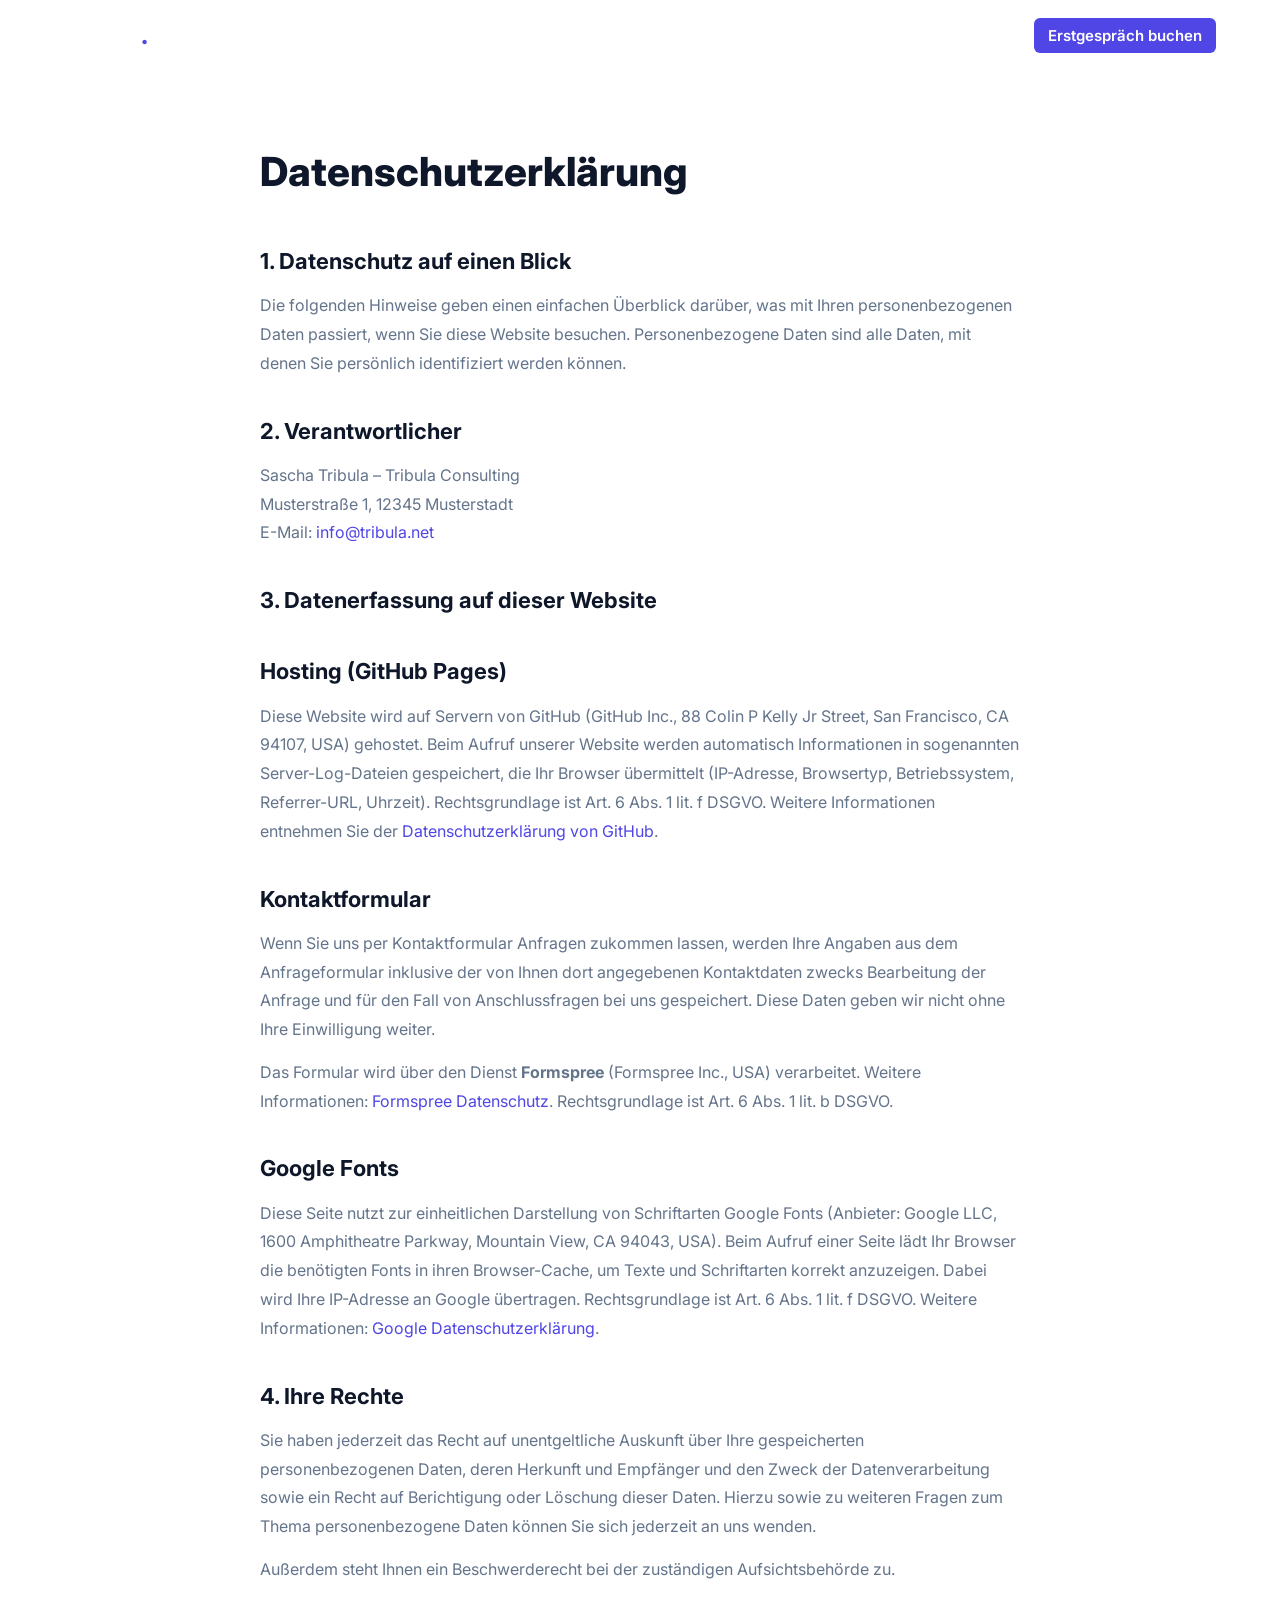
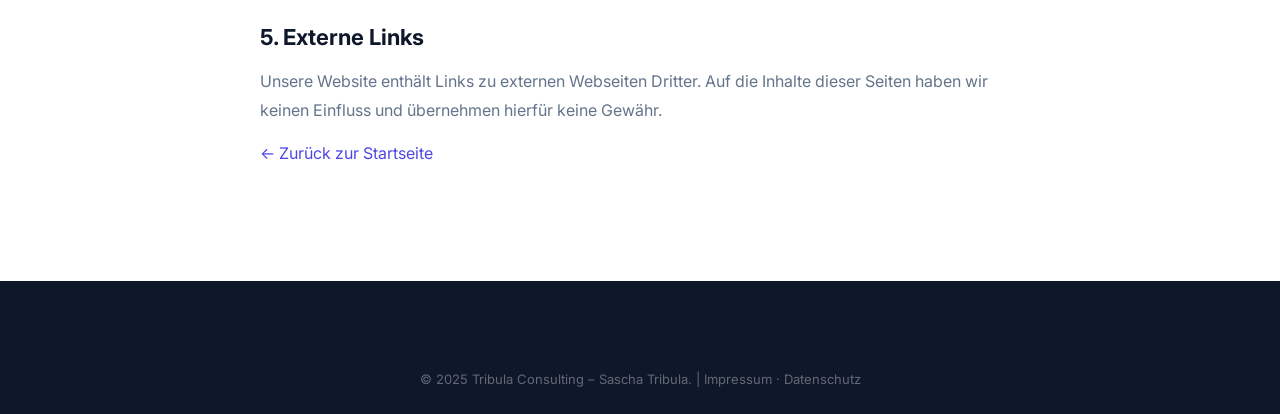
==== datenschutz.html @ 82d89f24 "Initial commit: static website migration from Webflow" ====
<!DOCTYPE html>
<html lang="de">
<head>
    <meta charset="UTF-8">
    <meta name="viewport" content="width=device-width, initial-scale=1.0">
    <title>Datenschutzerklärung – Tribula Consulting</title>
    <meta name="robots" content="noindex">
    <link rel="preconnect" href="https://fonts.googleapis.com">
    <link rel="preconnect" href="https://fonts.gstatic.com" crossorigin>
    <link href="https://fonts.googleapis.com/css2?family=Inter:wght@400;500;600;700;800;900&display=swap" rel="stylesheet">
    <link rel="stylesheet" href="css/style.css">
</head>
<body>

<header class="header scrolled" id="header">
    <nav class="nav container">
        <a href="index.html" class="nav-logo">
            <span class="logo-text">tribula<span class="dot">.</span></span>
        </a>
        <ul class="nav-menu" id="nav-menu">
            <li><a href="index.html#leistungen" class="nav-link">Leistungen</a></li>
            <li><a href="index.html#prozess"    class="nav-link">Prozess</a></li>
            <li><a href="index.html#projekte"   class="nav-link">Projekte</a></li>
            <li><a href="index.html#kontakt"    class="nav-link nav-cta">Erstgespräch buchen</a></li>
        </ul>
        <button class="hamburger" id="hamburger" aria-label="Menü öffnen" aria-expanded="false">
            <span></span><span></span><span></span>
        </button>
    </nav>
</header>

<main>
    <div class="container legal-page">
        <h1>Datenschutzerklärung</h1>

        <h2>1. Datenschutz auf einen Blick</h2>
        <p>Die folgenden Hinweise geben einen einfachen Überblick darüber, was mit Ihren personenbezogenen Daten passiert, wenn Sie diese Website besuchen. Personenbezogene Daten sind alle Daten, mit denen Sie persönlich identifiziert werden können.</p>

        <h2>2. Verantwortlicher</h2>
        <p>
            Sascha Tribula – Tribula Consulting<br>
            <!-- TODO: vollständige Adresse eintragen -->
            Musterstraße 1, 12345 Musterstadt<br>
            E-Mail: <a href="mailto:info@tribula.net">info@tribula.net</a>
        </p>

        <h2>3. Datenerfassung auf dieser Website</h2>

        <h2>Hosting (GitHub Pages)</h2>
        <p>Diese Website wird auf Servern von GitHub (GitHub Inc., 88 Colin P Kelly Jr Street, San Francisco, CA 94107, USA) gehostet. Beim Aufruf unserer Website werden automatisch Informationen in sogenannten Server-Log-Dateien gespeichert, die Ihr Browser übermittelt (IP-Adresse, Browsertyp, Betriebssystem, Referrer-URL, Uhrzeit). Rechtsgrundlage ist Art. 6 Abs. 1 lit. f DSGVO. Weitere Informationen entnehmen Sie der <a href="https://docs.github.com/en/site-policy/privacy-policies/github-general-privacy-statement" target="_blank" rel="noopener">Datenschutzerklärung von GitHub</a>.</p>

        <h2>Kontaktformular</h2>
        <p>Wenn Sie uns per Kontaktformular Anfragen zukommen lassen, werden Ihre Angaben aus dem Anfrageformular inklusive der von Ihnen dort angegebenen Kontaktdaten zwecks Bearbeitung der Anfrage und für den Fall von Anschlussfragen bei uns gespeichert. Diese Daten geben wir nicht ohne Ihre Einwilligung weiter.</p>
        <p>Das Formular wird über den Dienst <strong>Formspree</strong> (Formspree Inc., USA) verarbeitet. Weitere Informationen: <a href="https://formspree.io/legal/privacy-policy" target="_blank" rel="noopener">Formspree Datenschutz</a>. Rechtsgrundlage ist Art. 6 Abs. 1 lit. b DSGVO.</p>

        <h2>Google Fonts</h2>
        <p>Diese Seite nutzt zur einheitlichen Darstellung von Schriftarten Google Fonts (Anbieter: Google LLC, 1600 Amphitheatre Parkway, Mountain View, CA 94043, USA). Beim Aufruf einer Seite lädt Ihr Browser die benötigten Fonts in ihren Browser-Cache, um Texte und Schriftarten korrekt anzuzeigen. Dabei wird Ihre IP-Adresse an Google übertragen. Rechtsgrundlage ist Art. 6 Abs. 1 lit. f DSGVO. Weitere Informationen: <a href="https://policies.google.com/privacy" target="_blank" rel="noopener">Google Datenschutzerklärung</a>.</p>

        <h2>4. Ihre Rechte</h2>
        <p>Sie haben jederzeit das Recht auf unentgeltliche Auskunft über Ihre gespeicherten personenbezogenen Daten, deren Herkunft und Empfänger und den Zweck der Datenverarbeitung sowie ein Recht auf Berichtigung oder Löschung dieser Daten. Hierzu sowie zu weiteren Fragen zum Thema personenbezogene Daten können Sie sich jederzeit an uns wenden.</p>
        <p>Außerdem steht Ihnen ein Beschwerderecht bei der zuständigen Aufsichtsbehörde zu.</p>

        <h2>5. Externe Links</h2>
        <p>Unsere Website enthält Links zu externen Webseiten Dritter. Auf die Inhalte dieser Seiten haben wir keinen Einfluss und übernehmen hierfür keine Gewähr.</p>

        <p><a href="index.html">← Zurück zur Startseite</a></p>
    </div>
</main>

<footer class="footer">
    <div class="container">
        <div class="footer-bottom">
            <p>© 2025 Tribula Consulting – Sascha Tribula. | <a href="impressum.html" style="color:inherit">Impressum</a> · <a href="datenschutz.html" style="color:inherit">Datenschutz</a></p>
        </div>
    </div>
</footer>

<script src="js/main.js"></script>
</body>
</html>
---- css/style.css ----
/* ============================================
   Tribula Consulting – style.css
   ============================================ */

:root {
    --primary:       #4f46e5;
    --primary-dark:  #3730a3;
    --primary-light: #818cf8;
    --dark:          #0f172a;
    --dark-2:        #1e293b;
    --light:         #f8fafc;
    --white:         #ffffff;
    --text:          #1e293b;
    --text-muted:    #64748b;
    --border:        #e2e8f0;
    --radius:        12px;
    --radius-lg:     20px;
    --shadow:        0 1px 3px rgba(0,0,0,.1), 0 1px 2px rgba(0,0,0,.06);
    --shadow-md:     0 4px 6px rgba(0,0,0,.07), 0 2px 4px rgba(0,0,0,.06);
    --shadow-lg:     0 10px 15px rgba(0,0,0,.1), 0 4px 6px rgba(0,0,0,.05);
    --shadow-xl:     0 20px 25px rgba(0,0,0,.1), 0 10px 10px rgba(0,0,0,.04);
    --tr:            .3s ease;
    --font:          'Inter', -apple-system, BlinkMacSystemFont, sans-serif;
}

/* ===== RESET ===== */
*, *::before, *::after { box-sizing: border-box; margin: 0; padding: 0; }
html { scroll-behavior: smooth; scroll-padding-top: 80px; }
body {
    font-family: var(--font);
    color: var(--text);
    background: var(--white);
    line-height: 1.6;
    -webkit-font-smoothing: antialiased;
}
img { max-width: 100%; height: auto; display: block; }
a { color: inherit; text-decoration: none; }
ul { list-style: none; }
button { font-family: var(--font); }

/* ===== UTILS ===== */
.container { max-width: 1200px; margin: 0 auto; padding: 0 24px; }

.btn {
    display: inline-flex; align-items: center; justify-content: center;
    padding: 14px 28px; border-radius: 8px; font-weight: 600; font-size: 15px;
    cursor: pointer; transition: all var(--tr); border: 2px solid transparent;
    white-space: nowrap;
}
.btn-primary { background: var(--primary); color: var(--white); border-color: var(--primary); }
.btn-primary:hover {
    background: var(--primary-dark); border-color: var(--primary-dark);
    transform: translateY(-2px); box-shadow: 0 8px 20px rgba(79,70,229,.3);
}
.btn-outline { background: transparent; color: var(--white); border-color: rgba(255,255,255,.4); }
.btn-outline:hover { background: rgba(255,255,255,.1); border-color: var(--white); }
.btn-full { width: 100%; }

.section-header { text-align: center; margin-bottom: 60px; }
.section-label {
    display: inline-block; font-size: 13px; font-weight: 600; color: var(--primary);
    text-transform: uppercase; letter-spacing: .1em; margin-bottom: 12px;
}
.section-title {
    font-size: clamp(28px, 4vw, 42px); font-weight: 800; color: var(--dark);
    line-height: 1.2; margin-bottom: 16px;
}
.section-desc { font-size: 17px; color: var(--text-muted); max-width: 560px; margin: 0 auto; }

.fade-in { opacity: 0; transform: translateY(28px); transition: opacity .6s ease, transform .6s ease; }
.fade-in.visible { opacity: 1; transform: translateY(0); }

/* ===== HEADER ===== */
.header {
    position: fixed; top: 0; left: 0; right: 0; z-index: 100;
    transition: all var(--tr);
}
.header.scrolled {
    background: rgba(255,255,255,.96);
    backdrop-filter: blur(12px);
    box-shadow: var(--shadow);
}

.nav {
    display: flex; align-items: center; justify-content: space-between; height: 72px;
}
.nav-logo { font-size: 24px; font-weight: 800; color: var(--white); transition: color var(--tr); }
.header.scrolled .nav-logo { color: var(--dark); }
.logo-text .dot { color: var(--primary); }

.nav-menu { display: flex; align-items: center; gap: 4px; }
.nav-link {
    padding: 8px 14px; font-size: 15px; font-weight: 500;
    color: rgba(255,255,255,.85); border-radius: 6px; transition: all var(--tr);
}
.nav-link:hover { color: var(--white); background: rgba(255,255,255,.1); }
.header.scrolled .nav-link { color: var(--text-muted); }
.header.scrolled .nav-link:hover { color: var(--dark); background: var(--light); }
.nav-cta {
    background: var(--primary) !important; color: var(--white) !important;
    font-weight: 600; margin-left: 8px;
}
.nav-cta:hover { background: var(--primary-dark) !important; transform: translateY(-1px); }

.hamburger {
    display: none; flex-direction: column; gap: 5px;
    background: none; border: none; cursor: pointer; padding: 4px;
}
.hamburger span {
    display: block; width: 24px; height: 2px;
    background: var(--white); border-radius: 2px; transition: all var(--tr);
}
.header.scrolled .hamburger span { background: var(--dark); }
.hamburger.open span:nth-child(1) { transform: translateY(7px) rotate(45deg); }
.hamburger.open span:nth-child(2) { opacity: 0; transform: scaleX(0); }
.hamburger.open span:nth-child(3) { transform: translateY(-7px) rotate(-45deg); }

/* ===== HERO ===== */
.hero {
    position: relative; min-height: 100vh;
    display: flex; align-items: center;
    background: var(--dark); overflow: hidden; padding-top: 72px;
}
.hero-bg {
    position: absolute; inset: 0;
    background:
        radial-gradient(ellipse at 15% 55%, rgba(79,70,229,.35) 0%, transparent 60%),
        radial-gradient(ellipse at 85% 15%, rgba(99,102,241,.2) 0%, transparent 55%);
}
.hero-bg::after {
    content: ''; position: absolute; inset: 0;
    background-image: radial-gradient(rgba(255,255,255,.04) 1px, transparent 1px);
    background-size: 40px 40px;
}
.hero-content {
    position: relative; z-index: 1;
    max-width: 800px; padding: 60px 0 100px;
}
.hero-badge {
    display: inline-flex; align-items: center; gap: 8px;
    background: rgba(255,255,255,.07); border: 1px solid rgba(255,255,255,.14);
    color: rgba(255,255,255,.8); padding: 8px 18px; border-radius: 100px;
    font-size: 13px; font-weight: 500; margin-bottom: 32px;
    backdrop-filter: blur(10px);
}
.hero-title {
    font-size: clamp(38px, 6vw, 72px); font-weight: 900; color: var(--white);
    line-height: 1.08; margin-bottom: 24px; letter-spacing: -.03em;
}
.accent-text { color: var(--primary-light); }
.hero-subtitle {
    font-size: clamp(16px, 2vw, 20px); color: rgba(255,255,255,.65);
    margin-bottom: 40px; max-width: 560px; line-height: 1.75;
}
.hero-benefits { display: flex; flex-direction: column; gap: 12px; margin-bottom: 48px; }
.hero-benefit {
    display: flex; align-items: center; gap: 12px;
    color: rgba(255,255,255,.82); font-size: 15px; font-weight: 500;
}
.check { color: #34d399; font-size: 18px; font-weight: 700; }
.hero-actions { display: flex; gap: 16px; flex-wrap: wrap; }
.hero-scroll {
    position: absolute; bottom: 36px; left: 50%;
    transform: translateX(-50%);
    display: flex; flex-direction: column; align-items: center; gap: 8px;
    color: rgba(255,255,255,.4); font-size: 12px; font-weight: 500;
    letter-spacing: .08em; text-transform: uppercase; z-index: 1;
    animation: bounce 2s ease-in-out infinite;
}
.hero-scroll::after {
    content: ''; width: 1px; height: 40px;
    background: linear-gradient(to bottom, rgba(255,255,255,.3), transparent);
}
@keyframes bounce {
    0%, 100% { transform: translateX(-50%) translateY(0); }
    50%       { transform: translateX(-50%) translateY(6px); }
}

/* ===== PROBLEMS ===== */
.problems { padding: 100px 0; background: var(--light); }
.problems-grid {
    display: grid; grid-template-columns: repeat(auto-fit, minmax(280px, 1fr));
    gap: 24px;
}
.problem-card {
    background: var(--white); border-radius: var(--radius-lg); padding: 36px;
    border: 1px solid var(--border); transition: all var(--tr);
}
.problem-card:hover { transform: translateY(-4px); box-shadow: var(--shadow-lg); border-color: var(--primary); }
.problem-icon { font-size: 38px; margin-bottom: 16px; }
.problem-card h3 { font-size: 20px; font-weight: 700; color: var(--dark); margin-bottom: 10px; }
.problem-card p { color: var(--text-muted); line-height: 1.75; }

/* ===== SERVICES ===== */
.services { padding: 100px 0; background: var(--white); }
.services-grid {
    display: grid; grid-template-columns: repeat(auto-fit, minmax(300px, 1fr));
    gap: 24px;
}
.service-card {
    padding: 36px; border-radius: var(--radius-lg);
    border: 1px solid var(--border); background: var(--white);
    transition: all var(--tr); position: relative; overflow: hidden;
}
.service-card::before {
    content: ''; position: absolute; top: 0; left: 0; right: 0; height: 3px;
    background: var(--primary); transform: scaleX(0); transition: transform var(--tr);
    transform-origin: left;
}
.service-card:hover::before { transform: scaleX(1); }
.service-card:hover { transform: translateY(-4px); box-shadow: var(--shadow-lg); }
.service-icon { font-size: 32px; margin-bottom: 16px; }
.service-card h3 { font-size: 19px; font-weight: 700; color: var(--dark); margin-bottom: 10px; }
.service-card p { color: var(--text-muted); line-height: 1.75; font-size: 15px; }

/* ===== PROCESS ===== */
.process { padding: 100px 0; background: var(--dark); }
.process .section-label { color: var(--primary-light); }
.process .section-title { color: var(--white); }
.process-steps {
    display: grid; grid-template-columns: repeat(auto-fit, minmax(240px, 1fr));
    gap: 40px; position: relative;
}
.process-step { display: flex; flex-direction: column; gap: 16px; }
.step-number {
    font-size: 58px; font-weight: 900; color: var(--primary);
    opacity: .55; line-height: 1; font-variant-numeric: tabular-nums;
}
.step-content h3 { font-size: 20px; font-weight: 700; color: var(--white); margin-bottom: 10px; }
.step-content p { color: rgba(255,255,255,.55); line-height: 1.75; font-size: 15px; }

/* ===== ABOUT ===== */
.about { padding: 100px 0; background: var(--white); }
.about-grid {
    display: grid; grid-template-columns: 1fr 1.5fr;
    gap: 80px; align-items: center;
}
.about-visual { display: flex; flex-direction: column; gap: 28px; }
.about-photo {
    width: 100%; aspect-ratio: 3/4;
    background: linear-gradient(135deg, var(--primary) 0%, #7c3aed 100%);
    border-radius: var(--radius-lg); overflow: hidden;
    display: flex; align-items: center; justify-content: center;
}
.about-photo img { width: 100%; height: 100%; object-fit: cover; }
.about-photo-placeholder {
    font-size: 72px; font-weight: 900;
    color: rgba(255,255,255,.25); letter-spacing: -2px;
}
.about-stats { display: grid; grid-template-columns: repeat(3, 1fr); gap: 12px; }
.stat {
    display: flex; flex-direction: column; gap: 4px;
    text-align: center; padding: 20px 10px;
    background: var(--light); border-radius: var(--radius);
}
.stat strong { font-size: 24px; font-weight: 800; color: var(--dark); }
.stat span { font-size: 12px; color: var(--text-muted); line-height: 1.3; }
.about-content h2 {
    font-size: clamp(32px, 4vw, 48px); font-weight: 800; color: var(--dark); margin-bottom: 6px;
}
.about-role { font-size: 16px; color: var(--primary); font-weight: 600; margin-bottom: 24px; }
.about-content p { color: var(--text-muted); line-height: 1.8; margin-bottom: 16px; font-size: 16px; }
.about-badges { display: flex; flex-wrap: wrap; gap: 10px; margin-top: 24px; }
.badge {
    display: inline-flex; align-items: center; gap: 6px;
    padding: 8px 14px; background: rgba(79,70,229,.07); color: var(--primary);
    border-radius: 100px; font-size: 13px; font-weight: 600;
    border: 1px solid rgba(79,70,229,.18);
}

/* ===== TESTIMONIALS ===== */
.testimonials { padding: 100px 0; background: var(--light); }
.testimonials-grid {
    display: grid; grid-template-columns: repeat(auto-fit, minmax(270px, 1fr));
    gap: 24px;
}
.testimonial-card {
    background: var(--white); border-radius: var(--radius-lg); padding: 32px;
    border: 1px solid var(--border); transition: all var(--tr);
    display: flex; flex-direction: column;
}
.testimonial-card:hover { transform: translateY(-4px); box-shadow: var(--shadow-lg); }
.stars { font-size: 16px; margin-bottom: 16px; }
.testimonial-card > p {
    color: var(--text-muted); line-height: 1.75; font-size: 15px;
    margin-bottom: 24px; font-style: italic; flex: 1;
}
.testimonial-author { display: flex; align-items: center; gap: 14px; }
.author-avatar {
    width: 44px; height: 44px; border-radius: 50%;
    background: var(--primary); color: var(--white);
    display: flex; align-items: center; justify-content: center;
    font-size: 12px; font-weight: 700; flex-shrink: 0; letter-spacing: .5px;
}
.testimonial-author strong { display: block; font-size: 14px; font-weight: 700; color: var(--dark); }
.testimonial-author span { font-size: 13px; color: var(--text-muted); }

/* ===== PROJECTS ===== */
.projects { padding: 100px 0; background: var(--white); }
.projects-grid {
    display: grid; grid-template-columns: repeat(auto-fit, minmax(300px, 1fr));
    gap: 24px;
}
.project-card {
    border-radius: var(--radius-lg); overflow: hidden;
    border: 1px solid var(--border); transition: all var(--tr);
}
.project-card:hover { transform: translateY(-4px); box-shadow: var(--shadow-xl); }
.project-preview {
    height: 220px; display: flex; align-items: center; justify-content: center;
    font-size: 16px; font-weight: 700; color: rgba(255,255,255,.9);
}
.project-info { padding: 22px 24px; }
.project-info h3 { font-size: 17px; font-weight: 700; color: var(--dark); margin-bottom: 4px; }
.project-info p { font-size: 14px; color: var(--text-muted); }

/* ===== FAQ ===== */
.faq { padding: 100px 0; background: var(--light); }
.faq-inner { max-width: 780px; margin: 0 auto; }
.faq-list { display: flex; flex-direction: column; gap: 12px; }
.faq-item {
    background: var(--white); border-radius: var(--radius);
    border: 1px solid var(--border); overflow: hidden; transition: all var(--tr);
}
.faq-item.open { border-color: var(--primary); box-shadow: 0 0 0 1px var(--primary); }
.faq-question {
    width: 100%; display: flex; align-items: center; justify-content: space-between;
    padding: 20px 24px; background: none; border: none; cursor: pointer;
    font-size: 16px; font-weight: 600; color: var(--dark);
    text-align: left; gap: 16px; transition: color var(--tr);
}
.faq-item.open .faq-question { color: var(--primary); }
.faq-icon {
    font-size: 22px; font-weight: 300; color: var(--primary);
    transition: transform var(--tr); flex-shrink: 0; line-height: 1;
}
.faq-item.open .faq-icon { transform: rotate(45deg); }
.faq-answer { max-height: 0; overflow: hidden; transition: max-height .35s ease; }
.faq-item.open .faq-answer { max-height: 400px; }
.faq-answer p { padding: 0 24px 22px; color: var(--text-muted); line-height: 1.75; font-size: 15px; }

/* ===== CONTACT ===== */
.contact { padding: 100px 0; background: var(--white); }
.contact-grid {
    display: grid; grid-template-columns: 1.2fr 1fr;
    gap: 64px; align-items: start;
}
.contact-form { display: flex; flex-direction: column; gap: 16px; }
.form-row { display: grid; grid-template-columns: 1fr 1fr; gap: 16px; }
.form-group { display: flex; flex-direction: column; gap: 6px; }
.form-group label { font-size: 14px; font-weight: 600; color: var(--dark); }
.form-group input,
.form-group select,
.form-group textarea {
    padding: 13px 16px; border: 1.5px solid var(--border); border-radius: 8px;
    font-family: var(--font); font-size: 15px; color: var(--dark);
    background: var(--white); transition: border-color var(--tr), box-shadow var(--tr);
    outline: none; -webkit-appearance: none; appearance: none;
}
.form-group input:focus,
.form-group select:focus,
.form-group textarea:focus {
    border-color: var(--primary); box-shadow: 0 0 0 3px rgba(79,70,229,.1);
}
.form-group textarea { resize: vertical; min-height: 120px; }
.form-note { font-size: 13px; color: var(--text-muted); text-align: center; }
.contact-cta-card {
    background: var(--dark); color: var(--white);
    padding: 36px; border-radius: var(--radius-lg); margin-bottom: 24px;
}
.contact-cta-card h3 { font-size: 22px; font-weight: 700; margin-bottom: 12px; }
.contact-cta-card p { color: rgba(255,255,255,.65); margin-bottom: 24px; line-height: 1.7; font-size: 15px; }
.contact-details { display: flex; flex-direction: column; gap: 16px; }
.contact-detail { display: flex; align-items: center; gap: 16px; }
.detail-icon {
    font-size: 20px; width: 48px; height: 48px; background: var(--light);
    border-radius: 12px; display: flex; align-items: center; justify-content: center; flex-shrink: 0;
}
.contact-detail strong {
    display: block; font-size: 12px; font-weight: 600; color: var(--text-muted);
    text-transform: uppercase; letter-spacing: .06em; margin-bottom: 2px;
}
.contact-detail a,
.contact-detail span { font-size: 15px; color: var(--dark); font-weight: 500; }
.contact-detail a:hover { color: var(--primary); }

/* ===== FOOTER ===== */
.footer { background: var(--dark); color: rgba(255,255,255,.65); padding: 64px 0 0; }
.footer-grid {
    display: grid; grid-template-columns: 2fr 1fr 1fr 1fr;
    gap: 48px; padding-bottom: 48px;
    border-bottom: 1px solid rgba(255,255,255,.08);
}
.footer-brand .nav-logo { color: var(--white); margin-bottom: 16px; display: inline-block; }
.footer-brand p { font-size: 14px; line-height: 1.75; margin-bottom: 24px; }
.social-links { display: flex; gap: 10px; }
.social-links a {
    width: 36px; height: 36px; background: rgba(255,255,255,.08); border-radius: 8px;
    display: flex; align-items: center; justify-content: center;
    font-size: 11px; font-weight: 700; transition: all var(--tr); text-transform: uppercase;
}
.social-links a:hover { background: var(--primary); color: var(--white); }
.footer-col h4 {
    font-size: 13px; font-weight: 700; color: var(--white); margin-bottom: 20px;
    text-transform: uppercase; letter-spacing: .06em;
}
.footer-col ul { display: flex; flex-direction: column; gap: 10px; }
.footer-col ul a { font-size: 14px; color: rgba(255,255,255,.55); transition: color var(--tr); }
.footer-col ul a:hover { color: var(--white); }
.footer-bottom { padding: 24px 0; text-align: center; }
.footer-bottom p { font-size: 13px; color: rgba(255,255,255,.35); }

/* ===== LEGAL PAGES ===== */
.legal-page { padding: 140px 0 100px; max-width: 760px; margin: 0 auto; }
.legal-page h1 { font-size: 40px; font-weight: 800; color: var(--dark); margin-bottom: 40px; }
.legal-page h2 { font-size: 22px; font-weight: 700; color: var(--dark); margin: 36px 0 12px; }
.legal-page p { color: var(--text-muted); line-height: 1.8; margin-bottom: 14px; }
.legal-page a { color: var(--primary); }
.legal-page a:hover { text-decoration: underline; }

/* ===== RESPONSIVE ===== */
@media (max-width: 1024px) {
    .about-grid { gap: 48px; }
    .footer-grid { grid-template-columns: 1fr 1fr; gap: 36px; }
}

@media (max-width: 768px) {
    .hamburger { display: flex; }
    .nav-menu {
        position: fixed; top: 72px; left: 0; right: 0;
        background: var(--white); flex-direction: column; align-items: stretch;
        padding: 12px 16px 20px; gap: 2px; box-shadow: var(--shadow-lg);
        transform: translateY(-8px); opacity: 0; pointer-events: none;
        transition: all var(--tr);
    }
    .nav-menu.open { transform: translateY(0); opacity: 1; pointer-events: all; }
    .nav-link { color: var(--text-muted) !important; padding: 12px 16px; }
    .nav-link:hover { background: var(--light) !important; color: var(--dark) !important; }
    .nav-cta { text-align: center; margin-top: 8px; }
    .about-grid { grid-template-columns: 1fr; gap: 40px; }
    .about-photo { aspect-ratio: 16/9; max-height: 260px; }
    .contact-grid { grid-template-columns: 1fr; }
    .form-row { grid-template-columns: 1fr; }
    .hero-actions { flex-direction: column; }
    .btn { justify-content: center; }
    .hero-scroll { display: none; }
}

@media (max-width: 480px) {
    .footer-grid { grid-template-columns: 1fr; }
    .process-steps { grid-template-columns: 1fr; gap: 32px; }
}
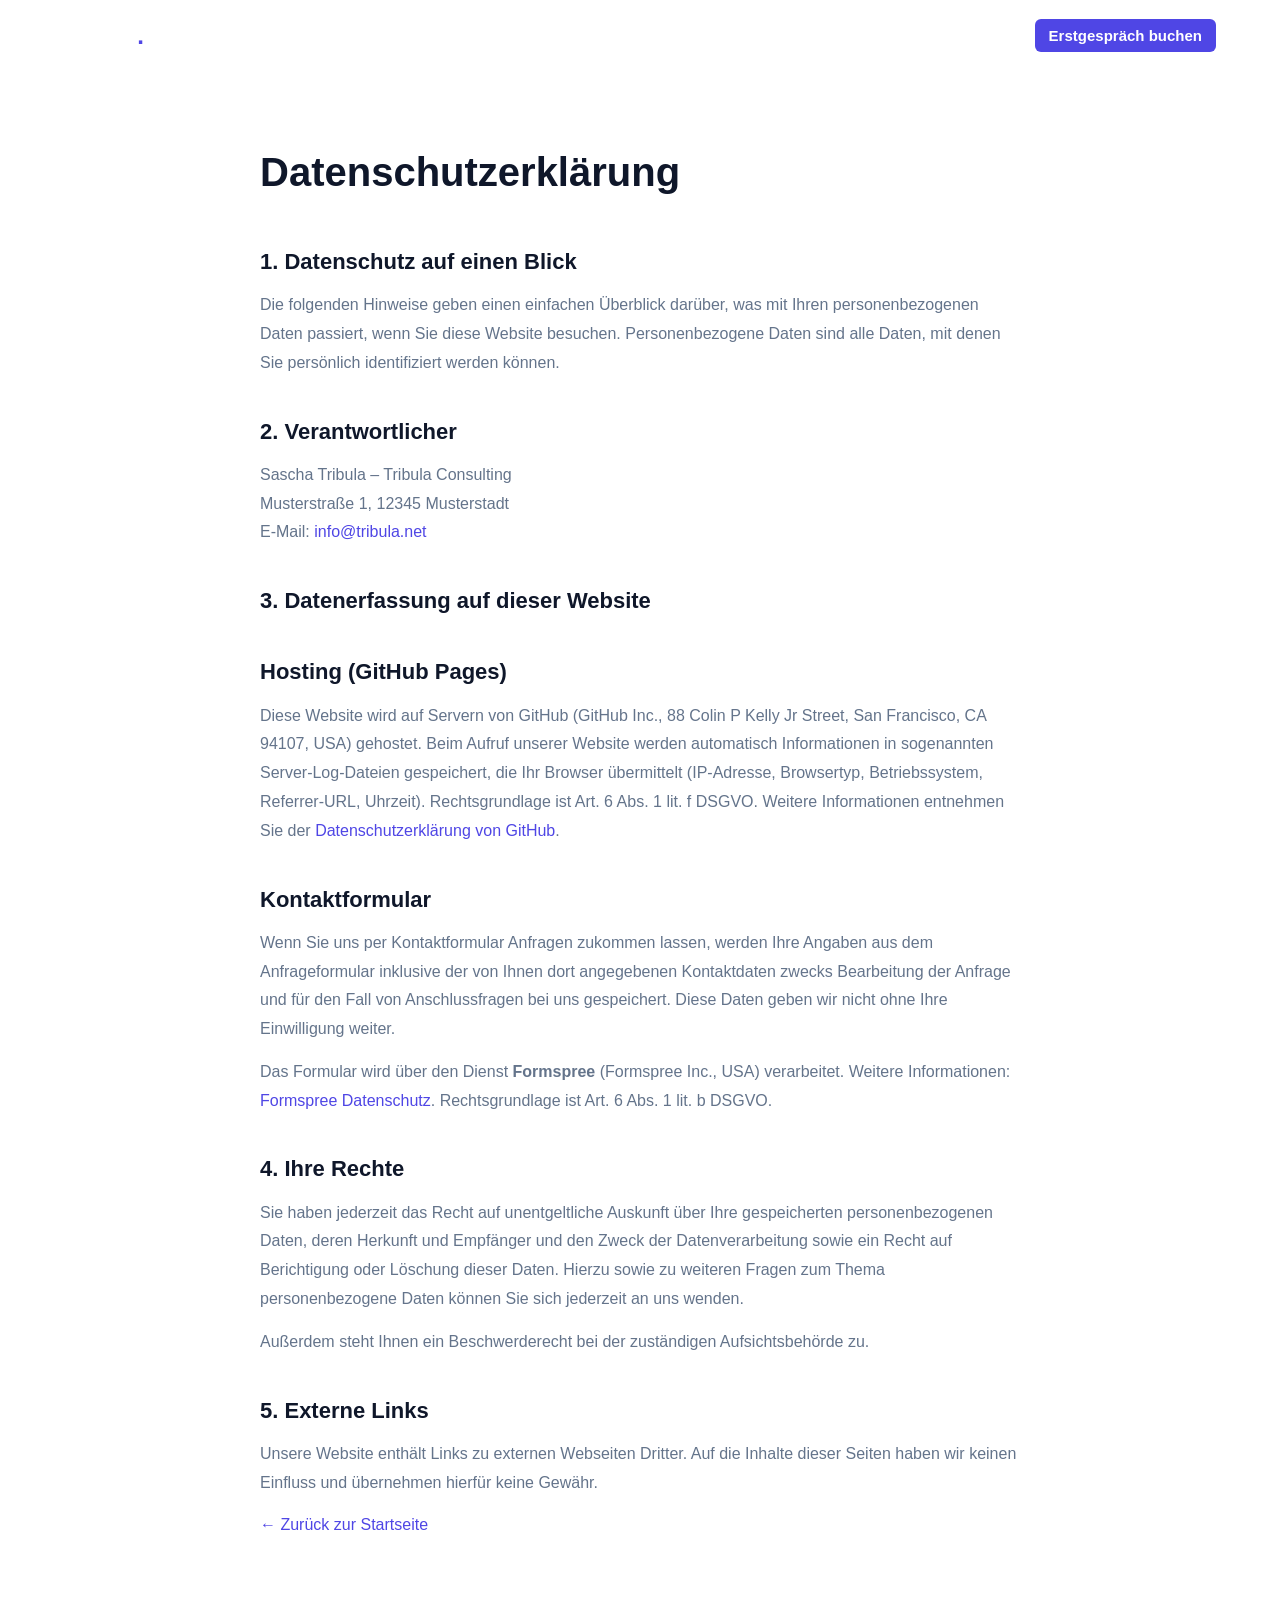
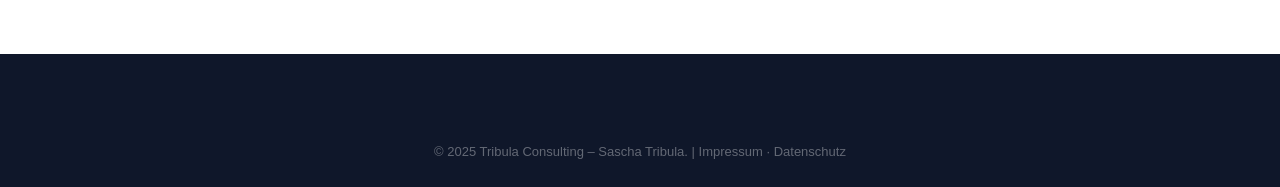
==== commit 12299dc3: "Replace Google Fonts with self-hosted Inter variable font (DSGVO compliance)" ====
--- a/datenschutz.html
+++ b/datenschutz.html
@@ -5,9 +5,6 @@
     <meta name="viewport" content="width=device-width, initial-scale=1.0">
     <title>Datenschutzerklärung – Tribula Consulting</title>
     <meta name="robots" content="noindex">
-    <link rel="preconnect" href="https://fonts.googleapis.com">
-    <link rel="preconnect" href="https://fonts.gstatic.com" crossorigin>
-    <link href="https://fonts.googleapis.com/css2?family=Inter:wght@400;500;600;700;800;900&display=swap" rel="stylesheet">
     <link rel="stylesheet" href="css/style.css">
 </head>
 <body>
@@ -53,10 +50,7 @@
         <p>Wenn Sie uns per Kontaktformular Anfragen zukommen lassen, werden Ihre Angaben aus dem Anfrageformular inklusive der von Ihnen dort angegebenen Kontaktdaten zwecks Bearbeitung der Anfrage und für den Fall von Anschlussfragen bei uns gespeichert. Diese Daten geben wir nicht ohne Ihre Einwilligung weiter.</p>
         <p>Das Formular wird über den Dienst <strong>Formspree</strong> (Formspree Inc., USA) verarbeitet. Weitere Informationen: <a href="https://formspree.io/legal/privacy-policy" target="_blank" rel="noopener">Formspree Datenschutz</a>. Rechtsgrundlage ist Art. 6 Abs. 1 lit. b DSGVO.</p>
 
-        <h2>Google Fonts</h2>
-        <p>Diese Seite nutzt zur einheitlichen Darstellung von Schriftarten Google Fonts (Anbieter: Google LLC, 1600 Amphitheatre Parkway, Mountain View, CA 94043, USA). Beim Aufruf einer Seite lädt Ihr Browser die benötigten Fonts in ihren Browser-Cache, um Texte und Schriftarten korrekt anzuzeigen. Dabei wird Ihre IP-Adresse an Google übertragen. Rechtsgrundlage ist Art. 6 Abs. 1 lit. f DSGVO. Weitere Informationen: <a href="https://policies.google.com/privacy" target="_blank" rel="noopener">Google Datenschutzerklärung</a>.</p>
-
-        <h2>4. Ihre Rechte</h2>
+<h2>4. Ihre Rechte</h2>
         <p>Sie haben jederzeit das Recht auf unentgeltliche Auskunft über Ihre gespeicherten personenbezogenen Daten, deren Herkunft und Empfänger und den Zweck der Datenverarbeitung sowie ein Recht auf Berichtigung oder Löschung dieser Daten. Hierzu sowie zu weiteren Fragen zum Thema personenbezogene Daten können Sie sich jederzeit an uns wenden.</p>
         <p>Außerdem steht Ihnen ein Beschwerderecht bei der zuständigen Aufsichtsbehörde zu.</p>
 
--- a/css/style.css
+++ b/css/style.css
@@ -1,6 +1,14 @@
 /* ============================================
    Tribula Consulting – style.css
    ============================================ */
+
+@font-face {
+    font-family: 'Inter';
+    src: url('../fonts/Inter-VariableFont_opsz,wght.ttf') format('truetype');
+    font-weight: 100 900;
+    font-style: normal;
+    font-display: swap;
+}
 
 :root {
     --primary:       #4f46e5;
@@ -134,7 +142,7 @@
 }
 .hero-content {
     position: relative; z-index: 1;
-    max-width: 800px; padding: 60px 0 100px;
+    max-width: 800px; padding-top: 60px; padding-bottom: 100px;
 }
 .hero-badge {
     display: inline-flex; align-items: center; gap: 8px;
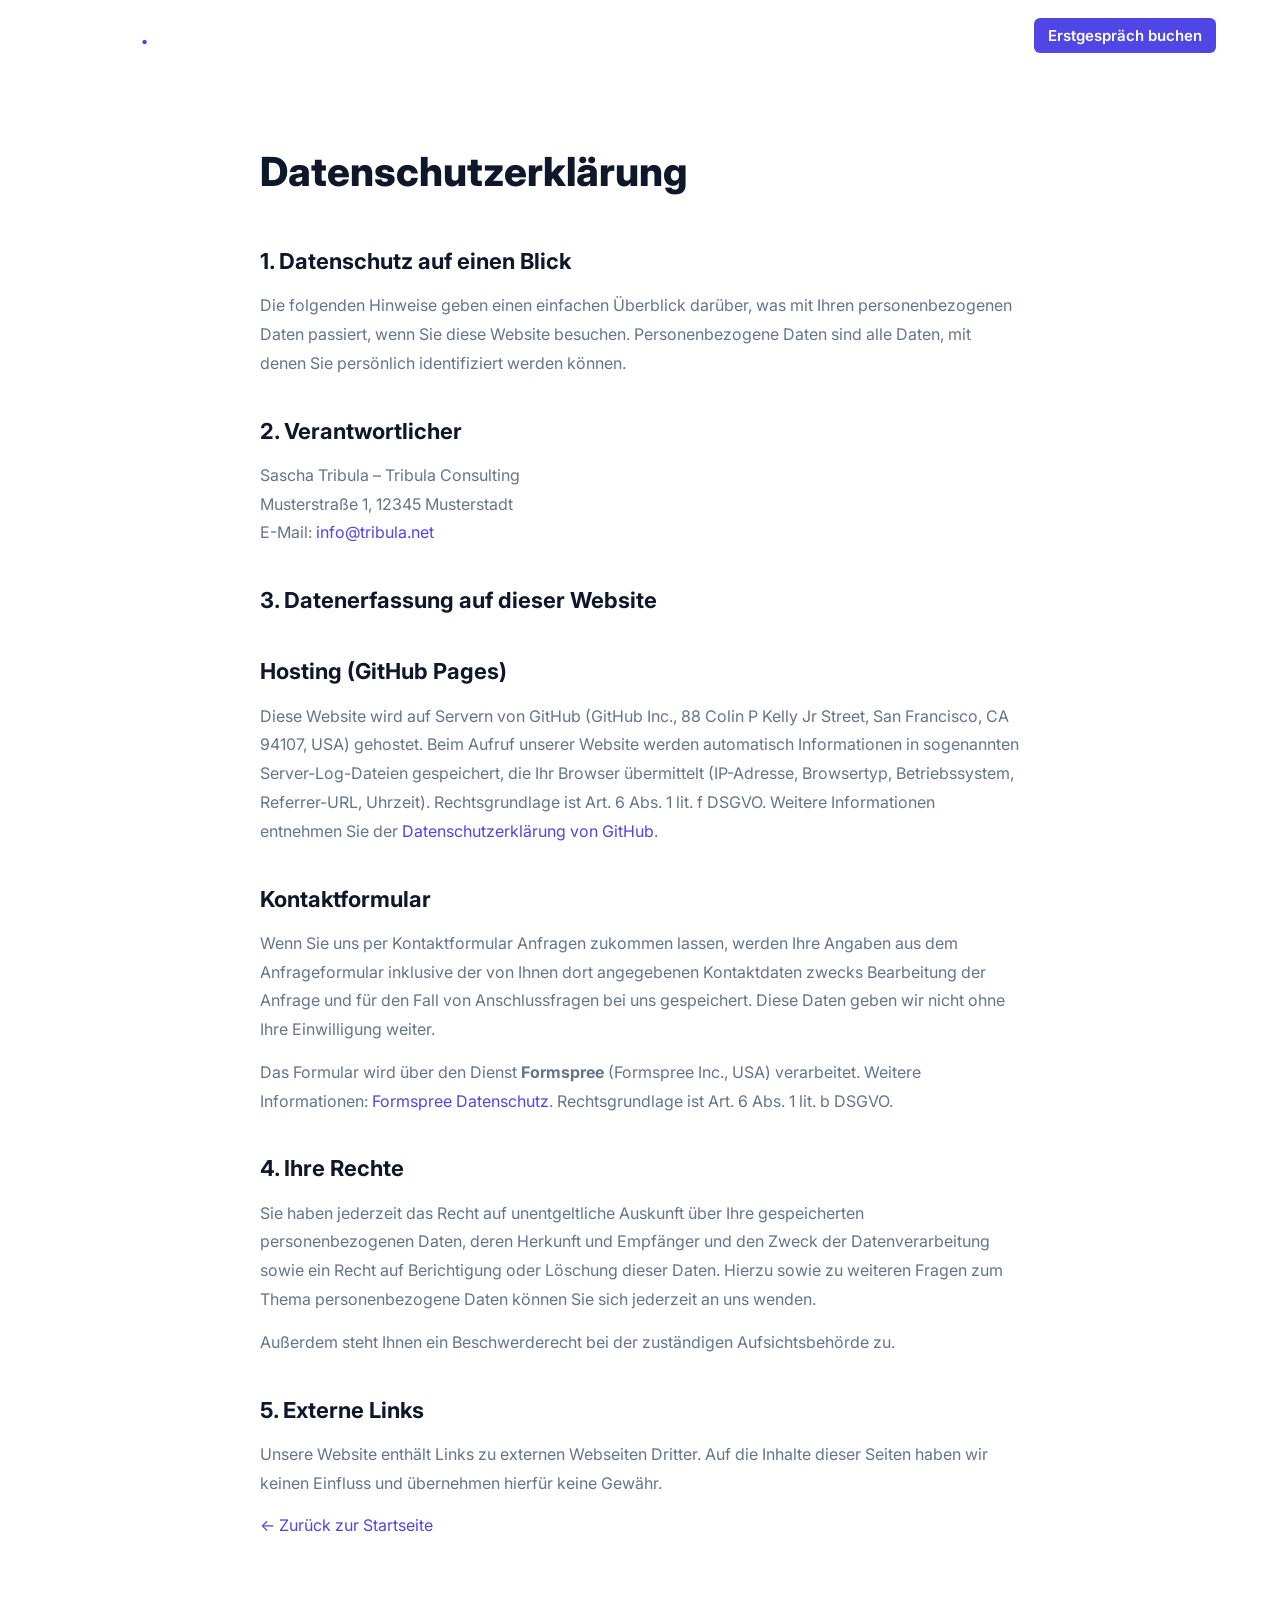
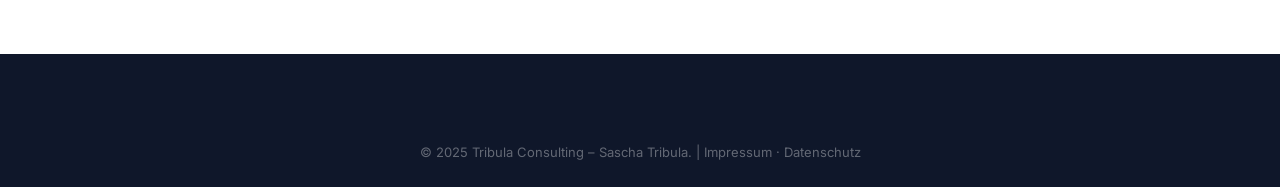
==== commit e896b9fe: "CSS legal-pages done and mobile menu fixed" ====
--- a/datenschutz.html
+++ b/datenschutz.html
@@ -12,7 +12,7 @@
 <header class="header scrolled" id="header">
     <nav class="nav container">
         <a href="index.html" class="nav-logo">
-            <span class="logo-text">tribula<span class="dot">.</span></span>
+            <span class="logo-text">tribula<span class="dot">.</span>net</span>
         </a>
         <ul class="nav-menu" id="nav-menu">
             <li><a href="index.html#leistungen" class="nav-link">Leistungen</a></li>
--- a/css/style.css
+++ b/css/style.css
@@ -140,9 +140,33 @@
     background-image: radial-gradient(rgba(255,255,255,.04) 1px, transparent 1px);
     background-size: 40px 40px;
 }
-.hero-content {
+.hero-inner {
     position: relative; z-index: 1;
-    max-width: 800px; padding-top: 60px; padding-bottom: 100px;
+    display: grid;
+    grid-template-columns: 1fr 340px;
+    align-items: center;
+    gap: 60px;
+    width: 100%;
+    padding-top: 60px; padding-bottom: 100px;
+}
+
+.hero-text { max-width: 680px; }
+
+/* ── Lottie column ── */
+.hero-lotties {
+    display: flex; flex-direction: column;
+    gap: 16px; align-items: center;
+    pointer-events: none;
+}
+
+.lottie-item {
+    width: 250px; height: 250px;
+    will-change: transform, opacity;
+}
+
+@media (max-width: 1280px) {
+    .hero-inner { grid-template-columns: 1fr; }
+    .hero-lotties { display: none; }
 }
 .hero-badge {
     display: inline-flex; align-items: center; gap: 8px;
@@ -243,14 +267,24 @@
     display: grid; grid-template-columns: 1fr 1.5fr;
     gap: 80px; align-items: center;
 }
-.about-visual { display: flex; flex-direction: column; gap: 28px; }
+.about-visual { display: flex; flex-direction: column; }
 .about-photo {
-    width: 100%; aspect-ratio: 3/4;
+    width: 100%;
     background: linear-gradient(135deg, var(--primary) 0%, #7c3aed 100%);
-    border-radius: var(--radius-lg); overflow: hidden;
-    display: flex; align-items: center; justify-content: center;
-}
-.about-photo img { width: 100%; height: 100%; object-fit: cover; }
+    min-height: 400px;
+    max-width: 80vw;
+    aspect-ratio: 1 / 1;
+    margin: 0 auto 2rem auto;
+    border-radius: 1.5rem;
+    overflow: hidden;
+}
+.about-photo img {
+    width: 100%;
+    height: 100%;
+    object-fit: cover;
+    object-position: top center;
+    display: block;
+}
 .about-photo-placeholder {
     font-size: 72px; font-weight: 900;
     color: rgba(255,255,255,.25); letter-spacing: -2px;
@@ -315,7 +349,7 @@
 }
 .project-card:hover { transform: translateY(-4px); box-shadow: var(--shadow-xl); }
 .project-preview {
-    height: 220px; display: flex; align-items: center; justify-content: center;
+    display: flex; align-items: center; justify-content: center;
     font-size: 16px; font-weight: 700; color: rgba(255,255,255,.9);
 }
 .project-info { padding: 22px 24px; }
@@ -372,6 +406,64 @@
 }
 .form-group textarea { resize: vertical; min-height: 120px; }
 .form-note { font-size: 13px; color: var(--text-muted); text-align: center; }
+
+/* Checkbox */
+.form-checkbox {
+    display: flex; flex-direction: row; align-items: flex-start; gap: 12px;
+}
+.form-checkbox input[type="checkbox"] {
+    -webkit-appearance: checkbox; appearance: checkbox;
+    width: 18px; height: 18px; min-width: 18px; flex-shrink: 0;
+    margin-top: 2px; accent-color: var(--primary);
+    cursor: pointer; padding: 0;
+    border: 1.5px solid var(--border); border-radius: 3px;
+    box-shadow: none;
+}
+.form-checkbox label {
+    font-size: 13px; font-weight: 400; color: var(--text-muted);
+    line-height: 1.6; cursor: pointer;
+}
+.form-checkbox label a { color: var(--primary); text-decoration: underline; }
+.form-checkbox label a:hover { color: var(--primary-dark); }
+
+/* Form feedback & success */
+.form-feedback {
+    font-size: 14px; border-radius: 8px; padding: 0;
+    transition: all var(--tr);
+}
+.form-feedback--error {
+    background: #fef2f2; color: #b91c1c;
+    border: 1px solid #fecaca; padding: 14px 16px;
+}
+.form-success {
+    text-align: center; padding: 48px 24px;
+}
+.form-success__icon {
+    width: 56px; height: 56px; border-radius: 50%;
+    background: #dcfce7; color: #16a34a;
+    font-size: 24px; font-weight: 700;
+    display: flex; align-items: center; justify-content: center;
+    margin: 0 auto 20px;
+}
+.form-success h3 { font-size: 22px; font-weight: 700; color: var(--dark); margin-bottom: 10px; }
+.form-success p  { color: var(--text-muted); line-height: 1.7; }
+.checkbox-group {
+    display: flex;
+    align-items: flex-start;
+    gap: 10px;
+    margin-bottom: 1.5rem;
+}
+
+.checkbox-group input {
+    width: auto;
+    margin-top: 5px;
+}
+
+.checkbox-group label {
+    font-size: 0.9rem;
+    line-height: 1.4;
+    cursor: pointer;
+}
 .contact-cta-card {
     background: var(--dark); color: var(--white);
     padding: 36px; border-radius: var(--radius-lg); margin-bottom: 24px;
@@ -393,7 +485,7 @@
 .contact-detail a:hover { color: var(--primary); }
 
 /* ===== FOOTER ===== */
-.footer { background: var(--dark); color: rgba(255,255,255,.65); padding: 64px 0 0; }
+.footer { background: var(--dark); color: rgba(255,255,255,.65); padding: 64px 0 0;  }
 .footer-grid {
     display: grid; grid-template-columns: 2fr 1fr 1fr 1fr;
     gap: 48px; padding-bottom: 48px;
@@ -418,6 +510,36 @@
 .footer-bottom { padding: 24px 0; text-align: center; }
 .footer-bottom p { font-size: 13px; color: rgba(255,255,255,.35); }
 
+/* ===== NEXT-SECTION BUTTON (mobile) ===== */
+.next-section-btn {
+    display: none;
+    position: fixed;
+    bottom: 24px;
+    left: 24px;
+    z-index: 50;
+    width: 48px; height: 48px;
+    border-radius: 50%;
+    background: var(--primary);
+    color: var(--white);
+    border: none;
+    cursor: pointer;
+    align-items: center; justify-content: center;
+    box-shadow: 0 4px 16px rgba(79,70,229,.45);
+    opacity: 0;
+    pointer-events: none;
+    transition: opacity .3s ease, transform .3s ease, background var(--tr);
+}
+.next-section-btn.visible {
+    opacity: 1;
+    pointer-events: all;
+}
+.next-section-btn:hover  { background: var(--primary-dark); }
+.next-section-btn:active { transform: scale(.93); }
+
+@media (max-width: 768px) {
+    .next-section-btn { display: flex; }
+}
+
 /* ===== LEGAL PAGES ===== */
 .legal-page { padding: 140px 0 100px; max-width: 760px; margin: 0 auto; }
 .legal-page h1 { font-size: 40px; font-weight: 800; color: var(--dark); margin-bottom: 40px; }
@@ -437,7 +559,7 @@
     .nav-menu {
         position: fixed; top: 72px; left: 0; right: 0;
         background: var(--white); flex-direction: column; align-items: stretch;
-        padding: 12px 16px 20px; gap: 2px; box-shadow: var(--shadow-lg);
+        padding: 12px 16px 25px; gap: 20px; box-shadow: var(--shadow-lg);
         transform: translateY(-8px); opacity: 0; pointer-events: none;
         transition: all var(--tr);
     }
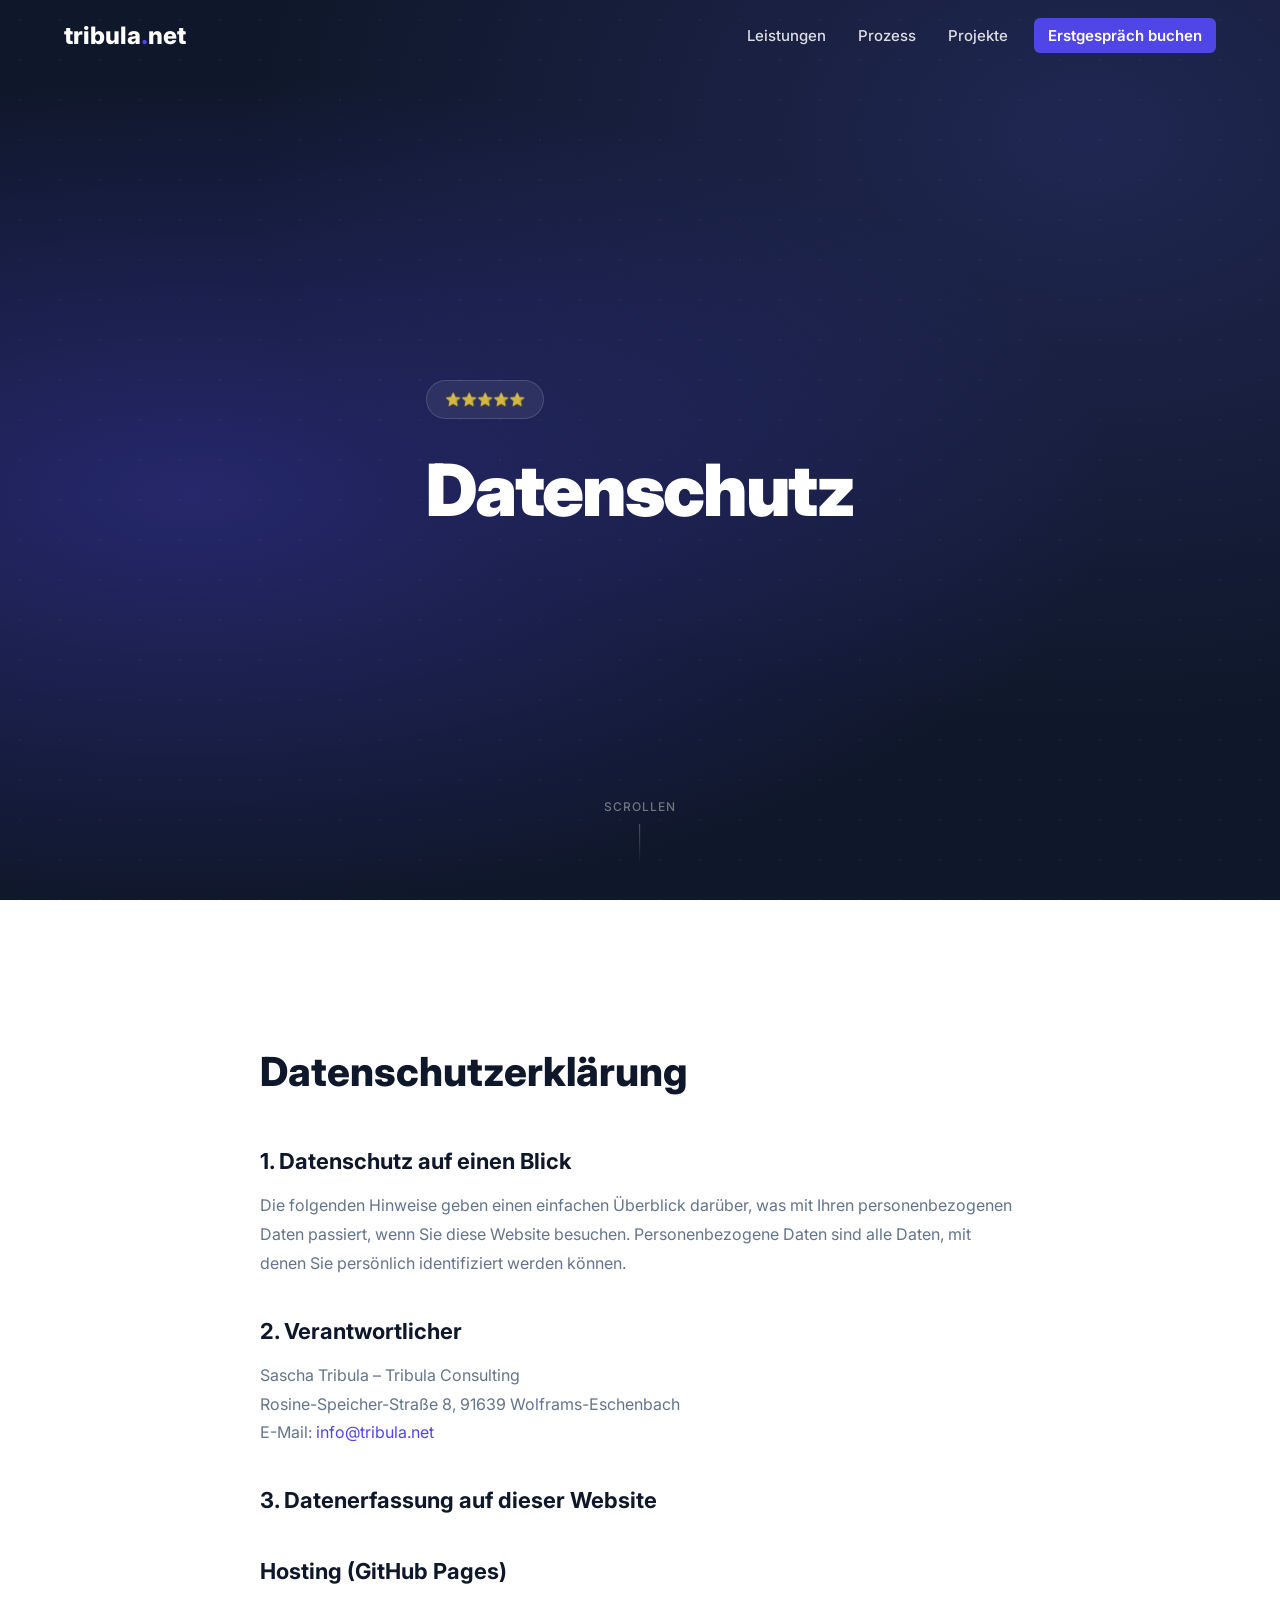
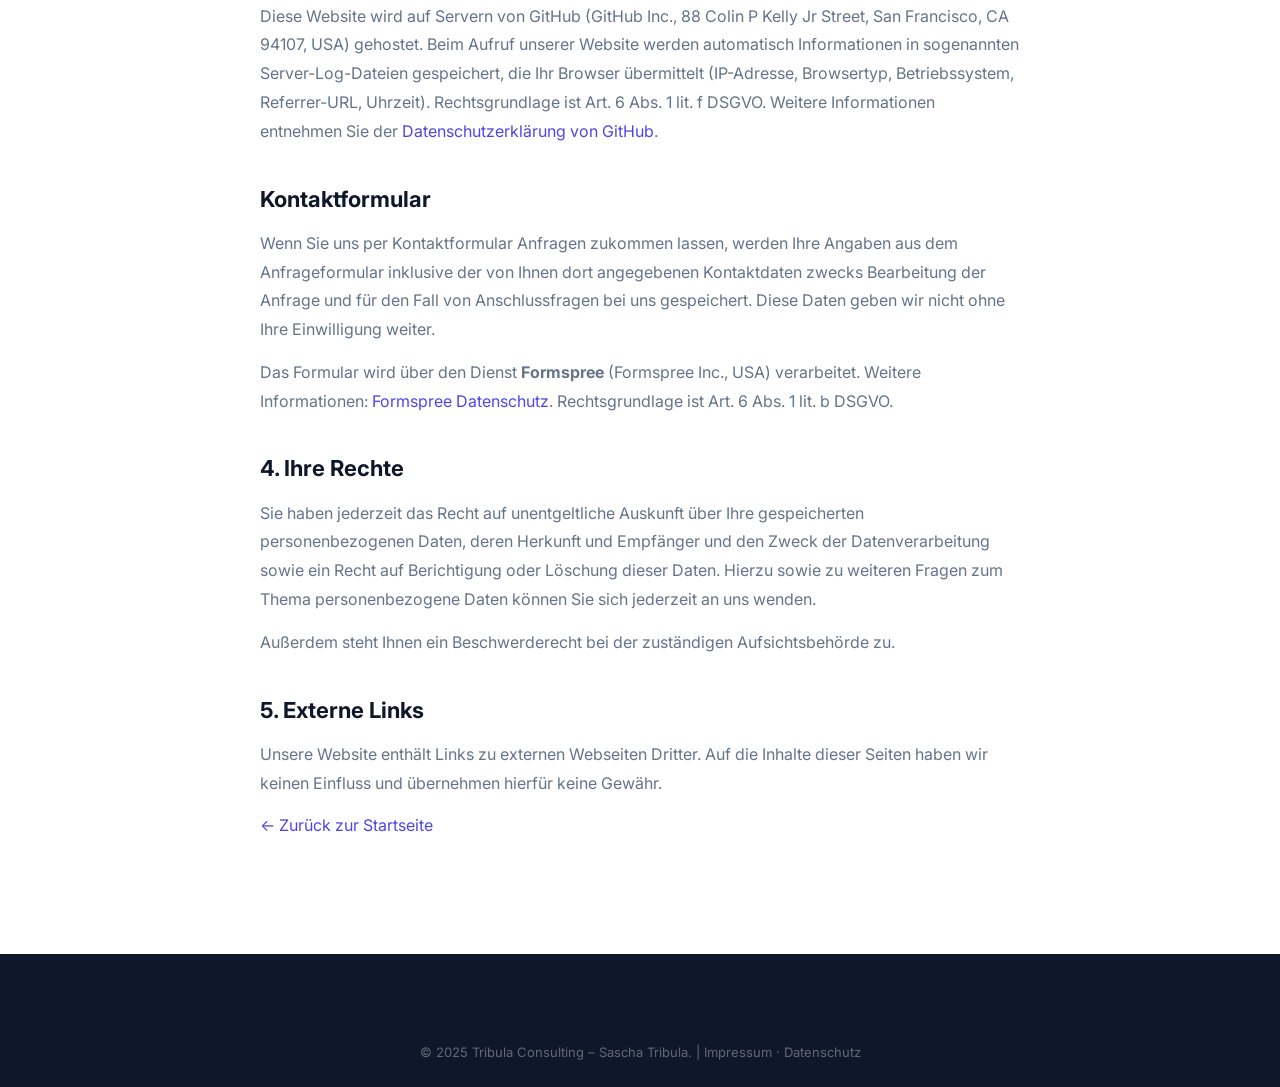
==== commit e21567aa: "legal pages" ====
--- a/datenschutz.html
+++ b/datenschutz.html
@@ -25,8 +25,26 @@
         </button>
     </nav>
 </header>
+<main>
+    
+    <!-- ══════════════ HERO ══════════════ -->
+    <section class="hero" id="hero">
+        <div class="hero-bg"></div>
+        <div class="container">
+            <div class="hero-inner">
 
-<main>
+                <!-- Text -->
+                <div class="hero-text">
+                    <div class="hero-badge">⭐⭐⭐⭐⭐</div>
+
+                    <h1 class="hero-title">
+                        Datenschutz
+                    </h1>
+                </div>
+            </div>
+
+            <div class="hero-scroll" aria-hidden="true">Scrollen</div>
+    </section>
     <div class="container legal-page">
         <h1>Datenschutzerklärung</h1>
 
@@ -36,8 +54,7 @@
         <h2>2. Verantwortlicher</h2>
         <p>
             Sascha Tribula – Tribula Consulting<br>
-            <!-- TODO: vollständige Adresse eintragen -->
-            Musterstraße 1, 12345 Musterstadt<br>
+            Rosine-Speicher-Straße 8, 91639 Wolframs-Eschenbach<br>
             E-Mail: <a href="mailto:info@tribula.net">info@tribula.net</a>
         </p>
 
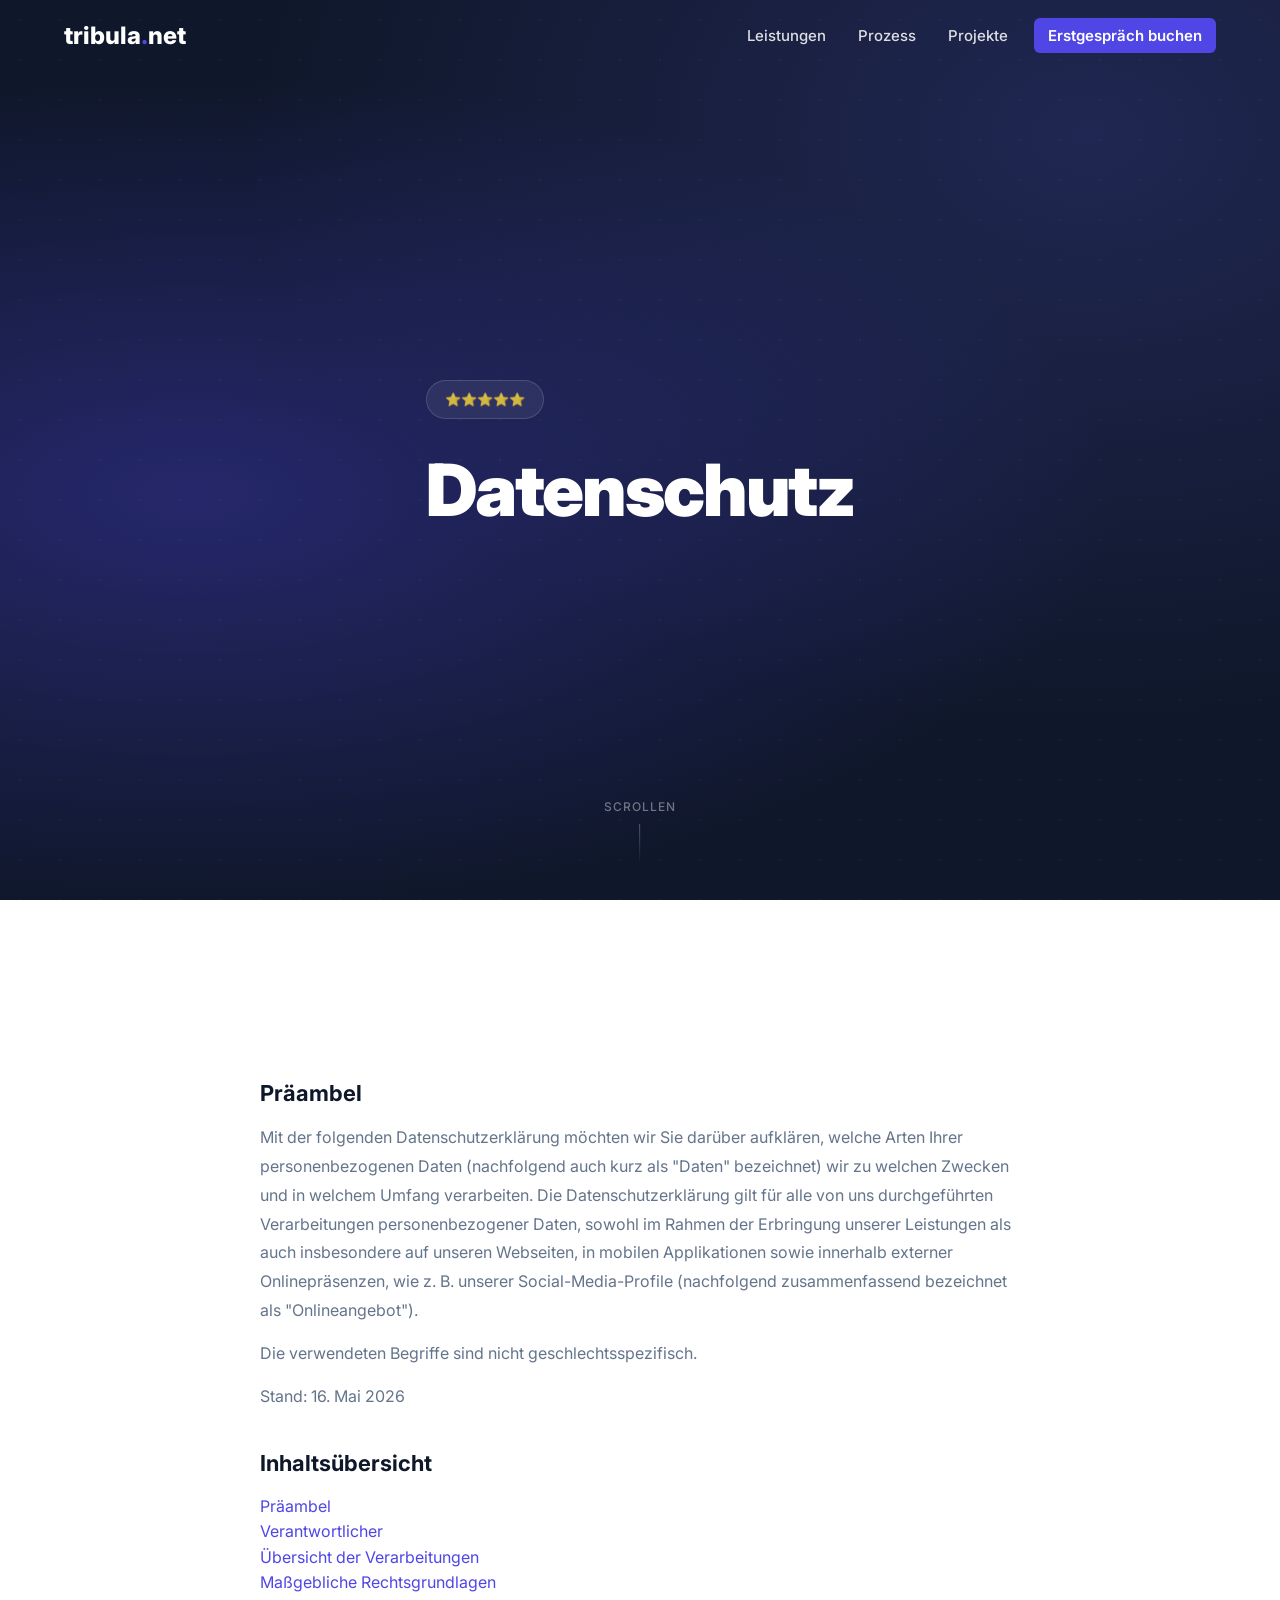
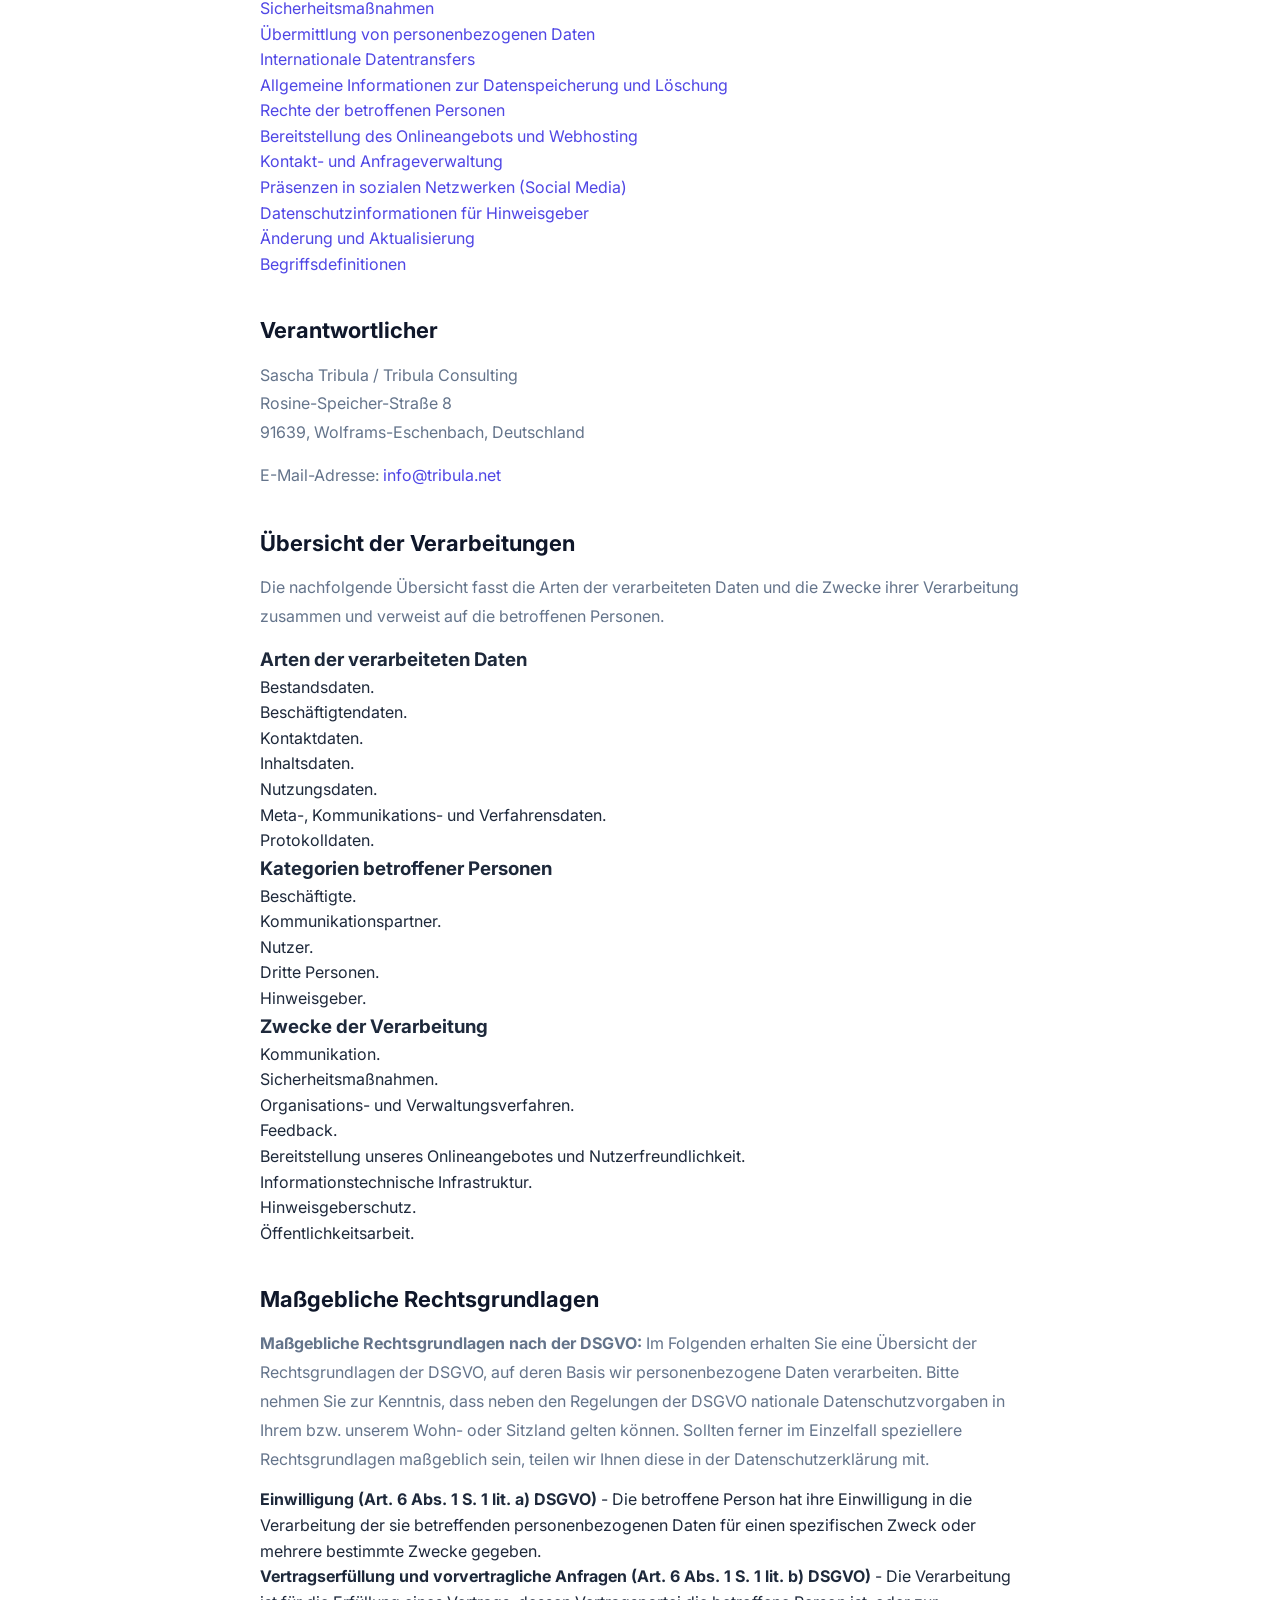
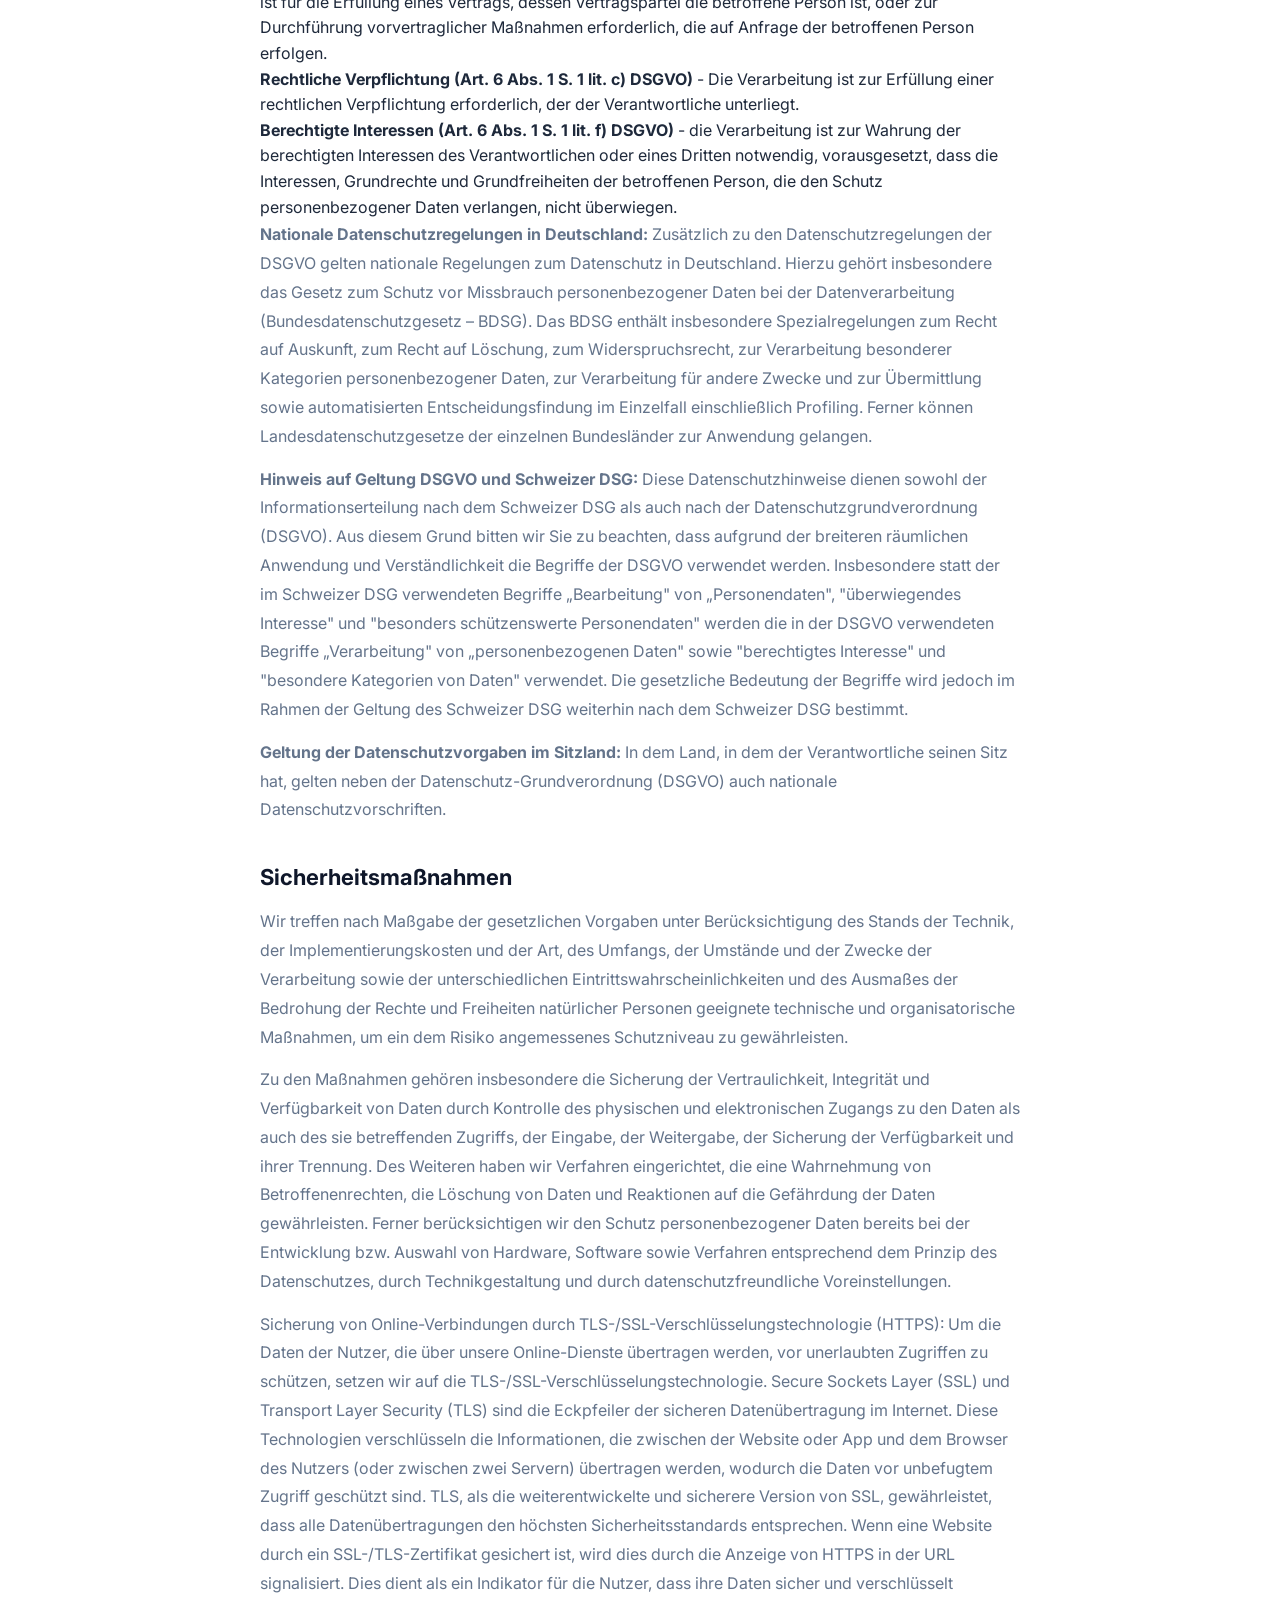
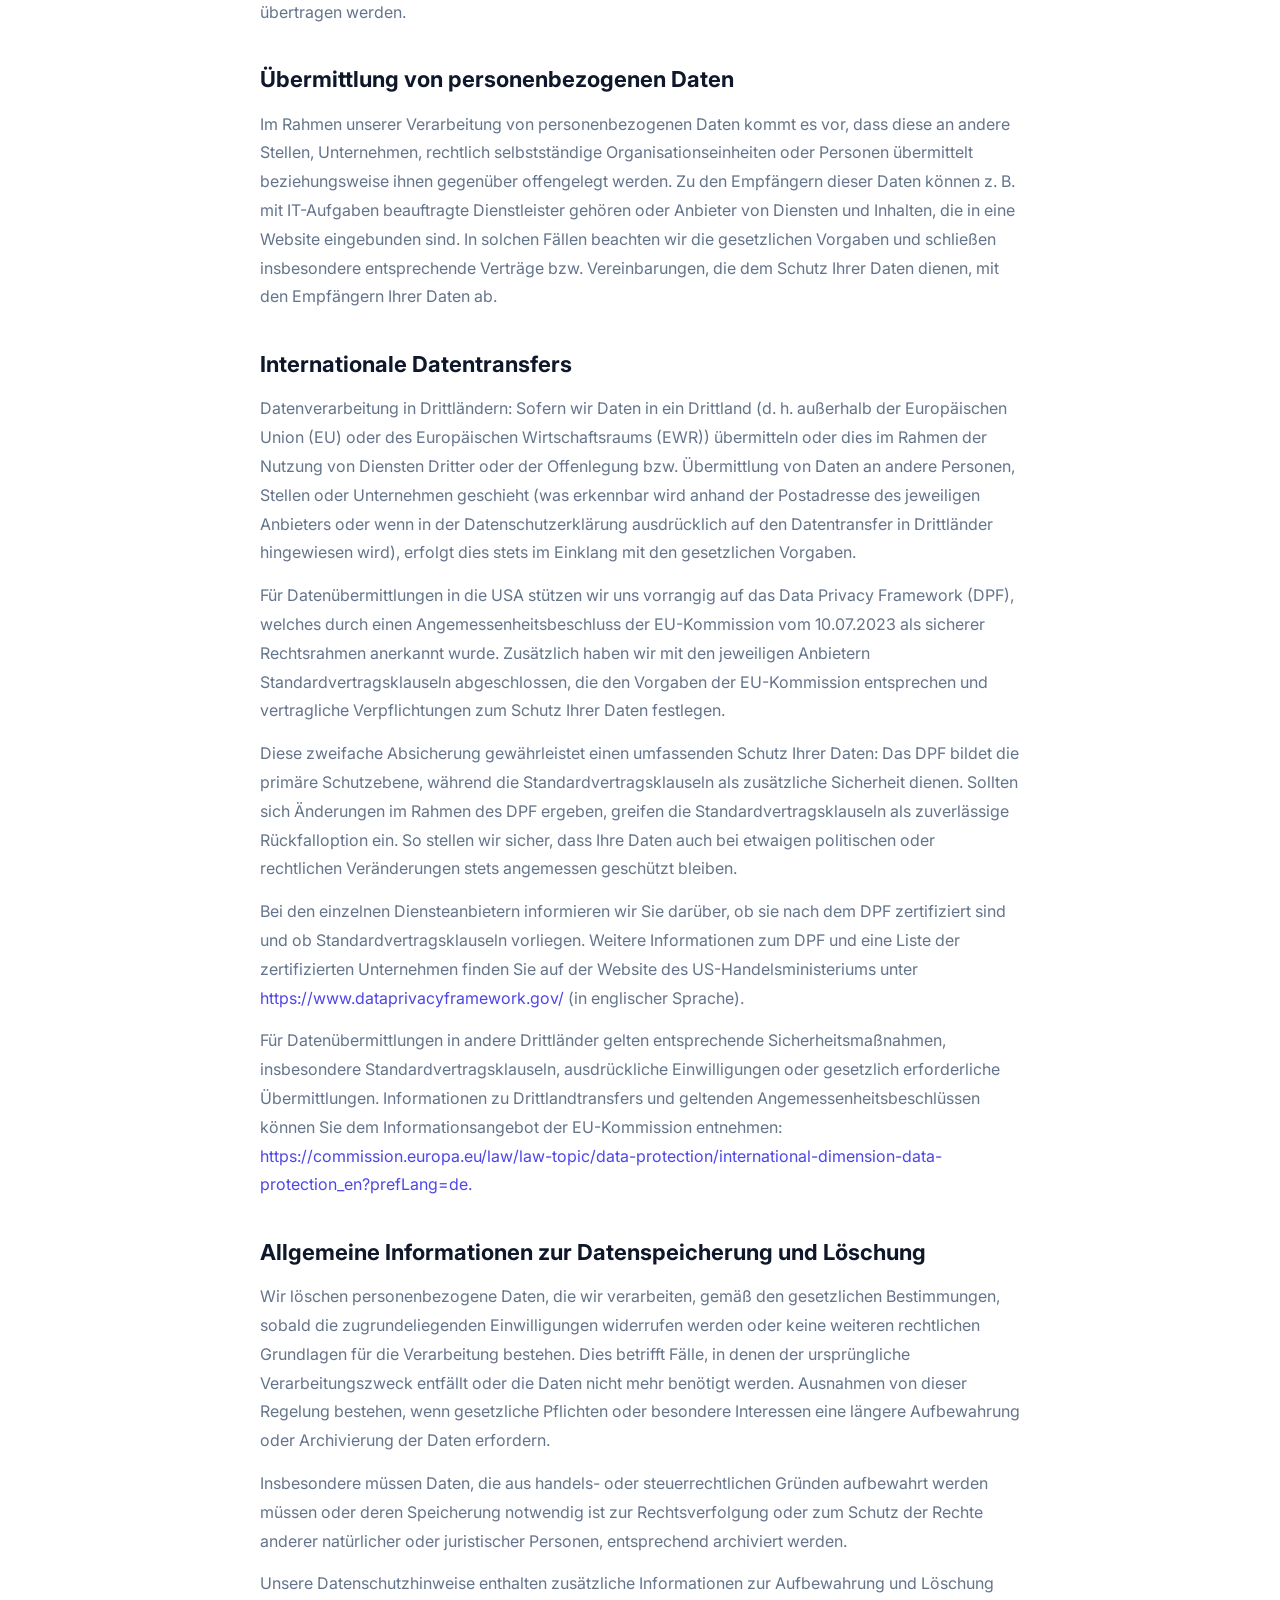
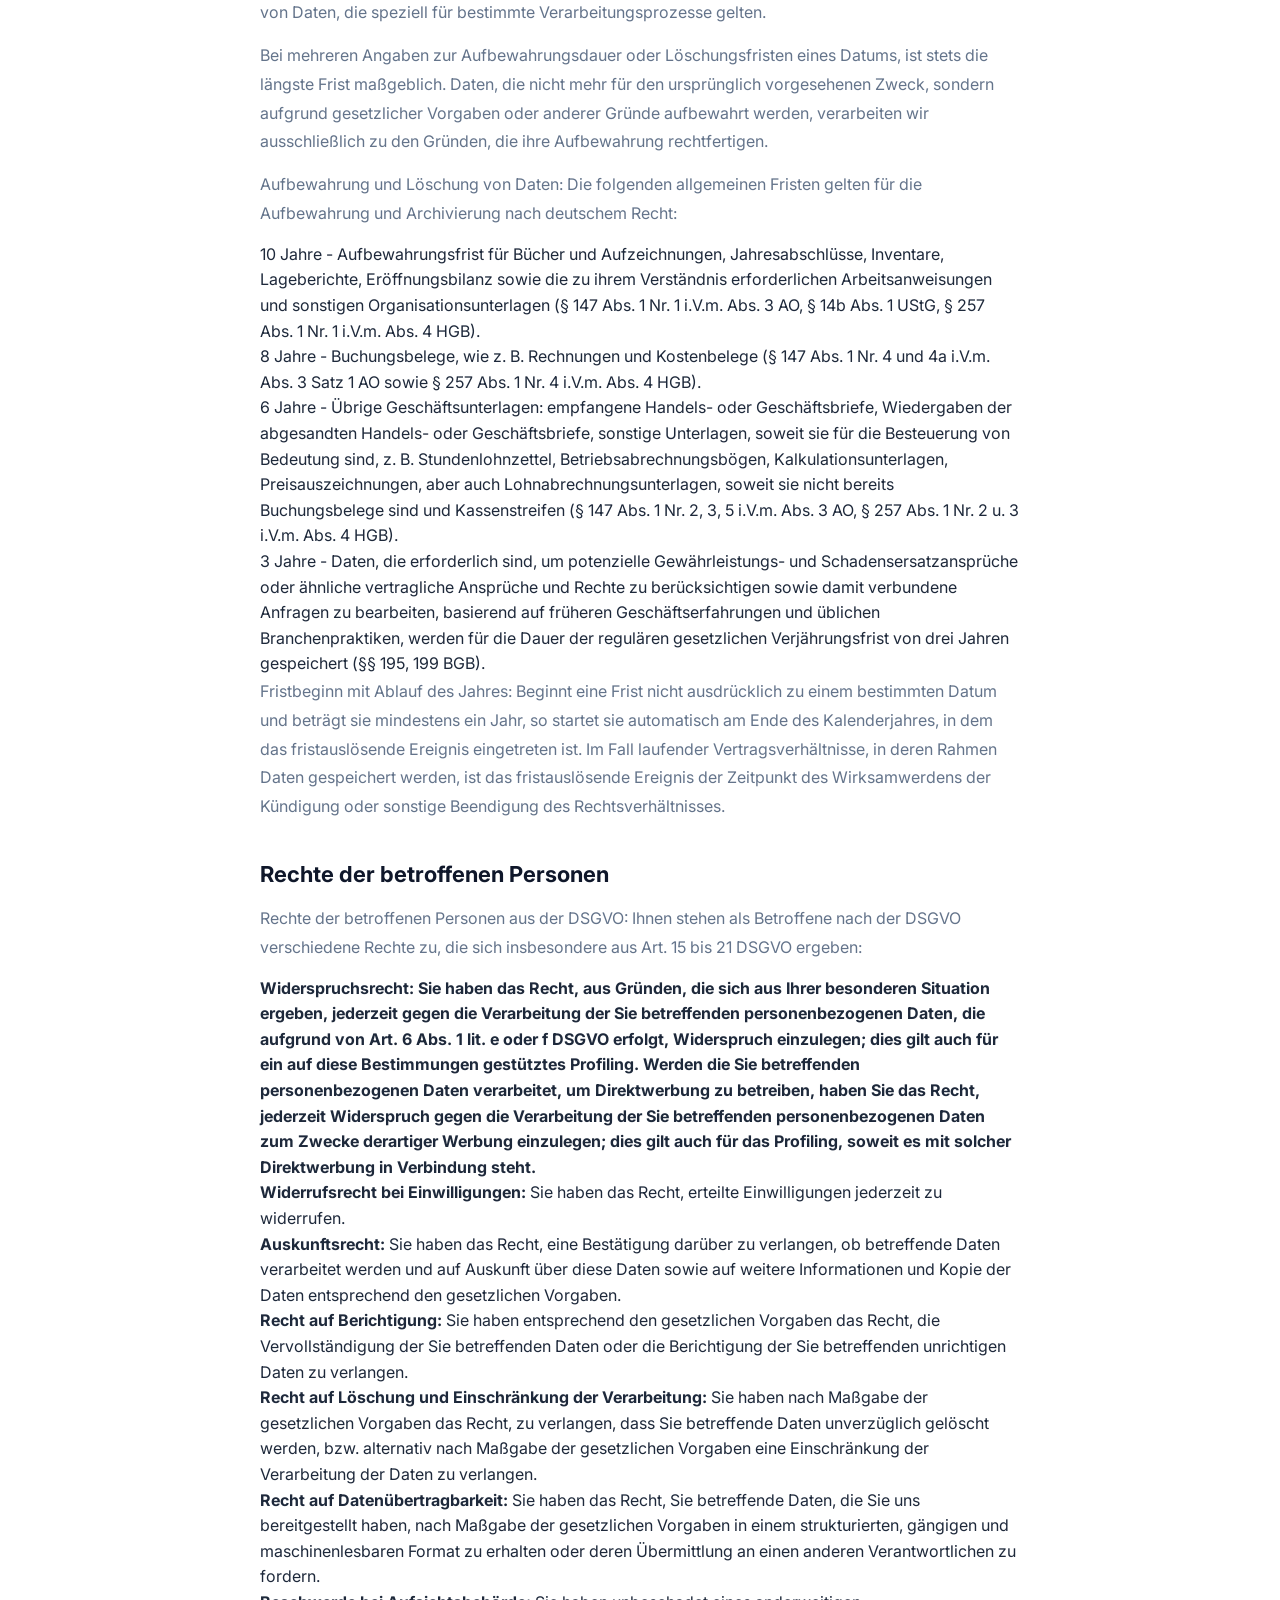
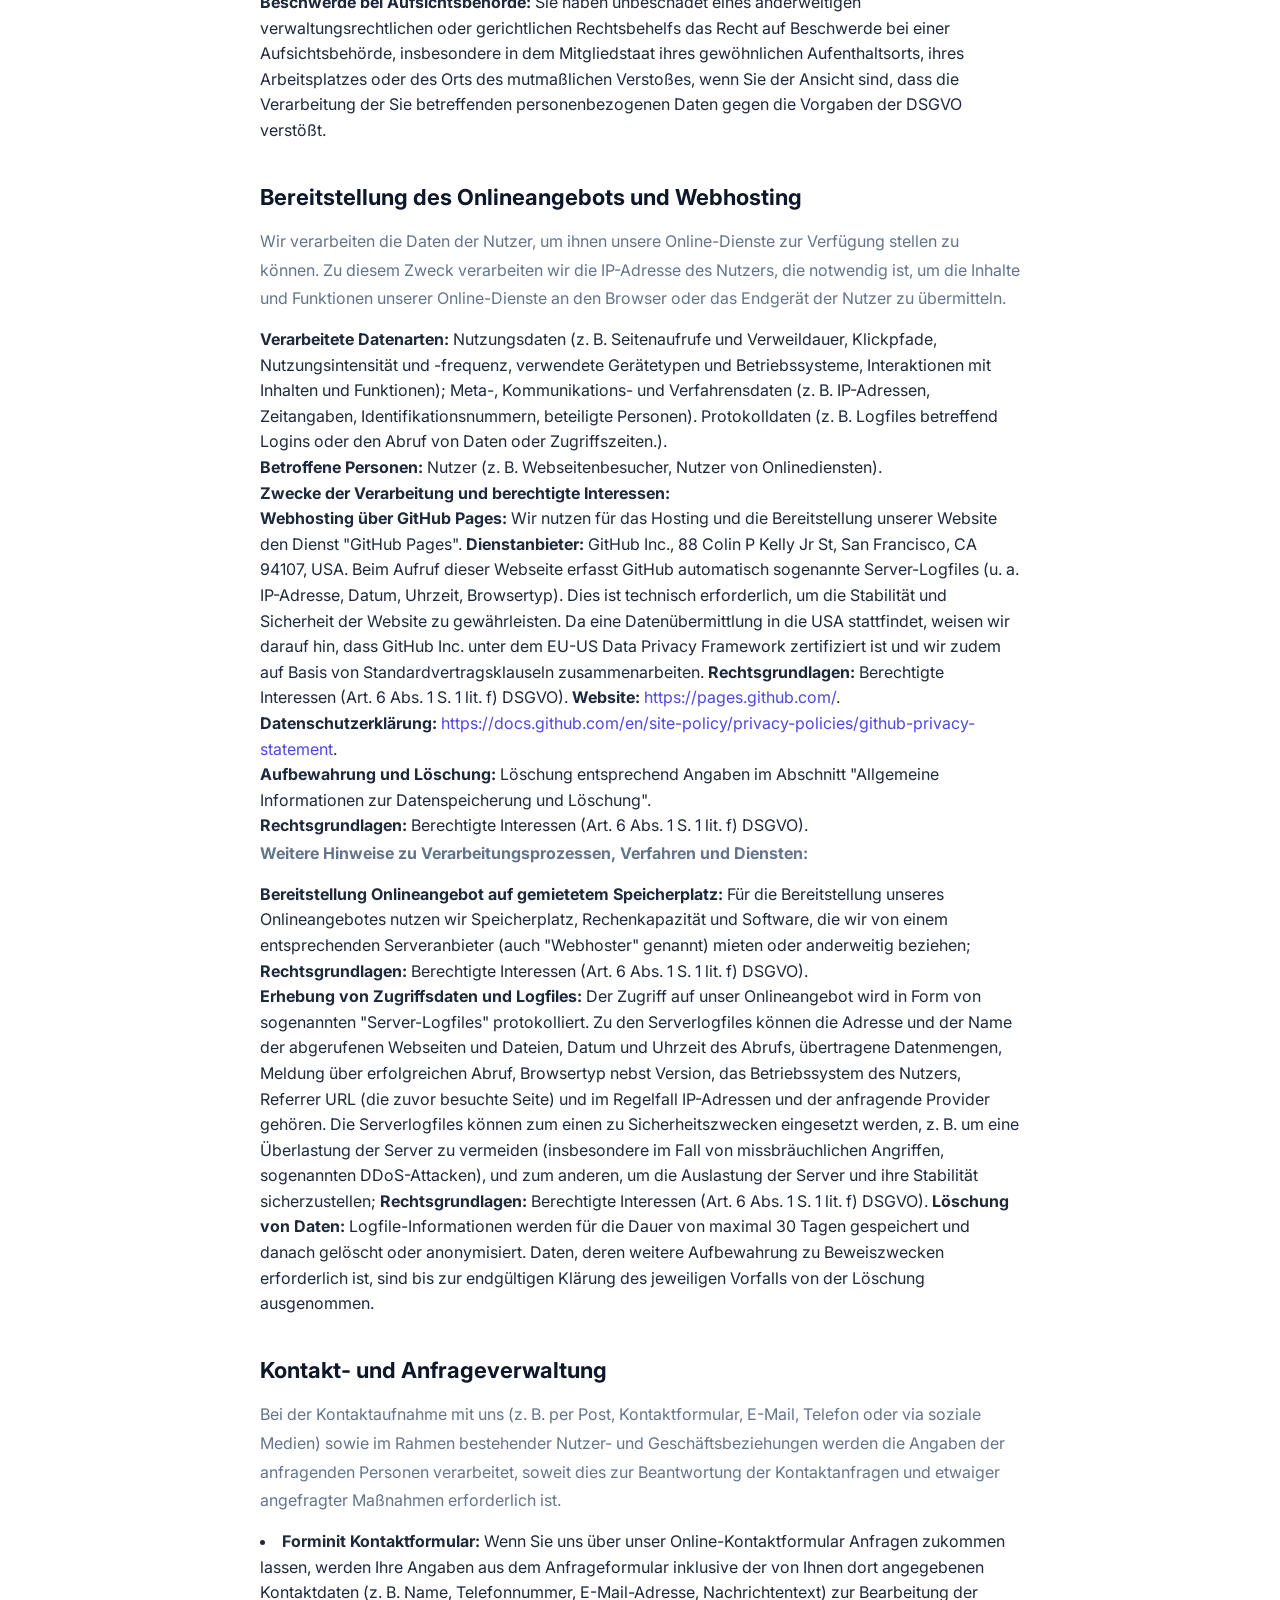
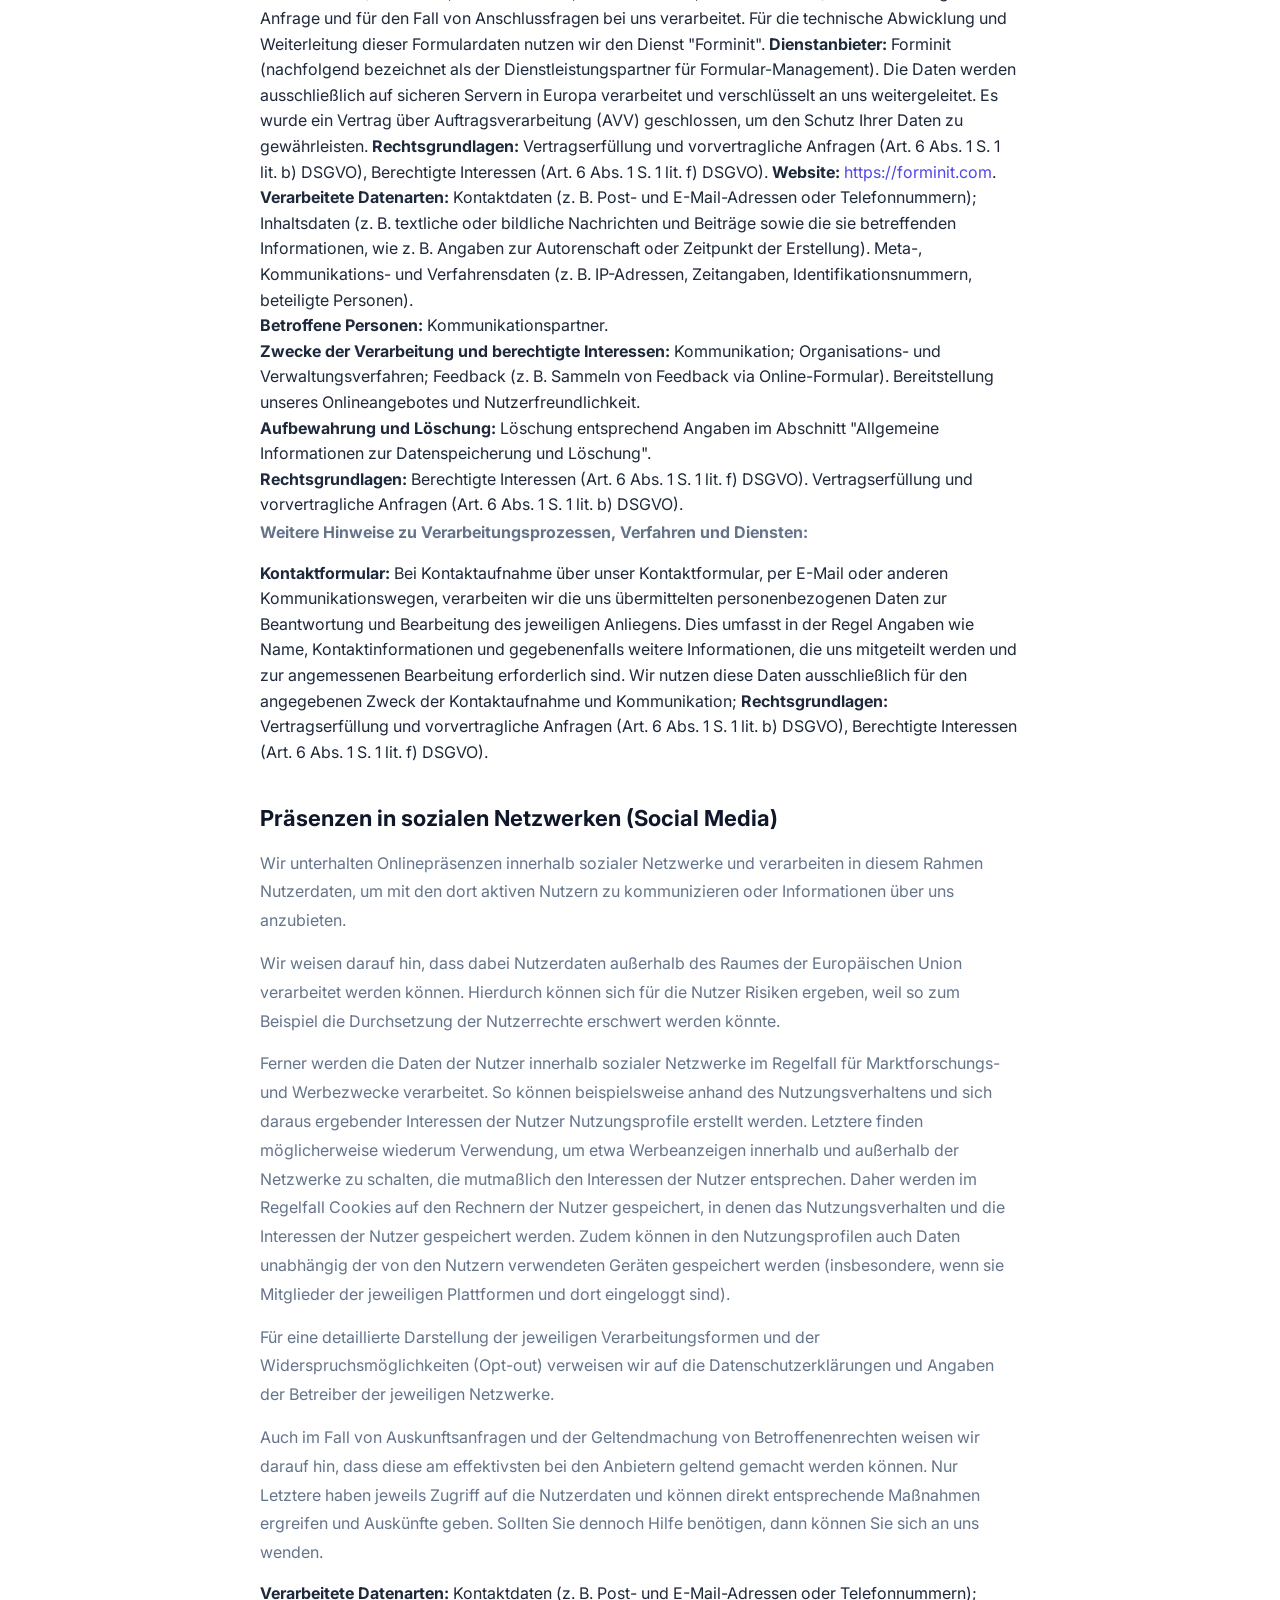
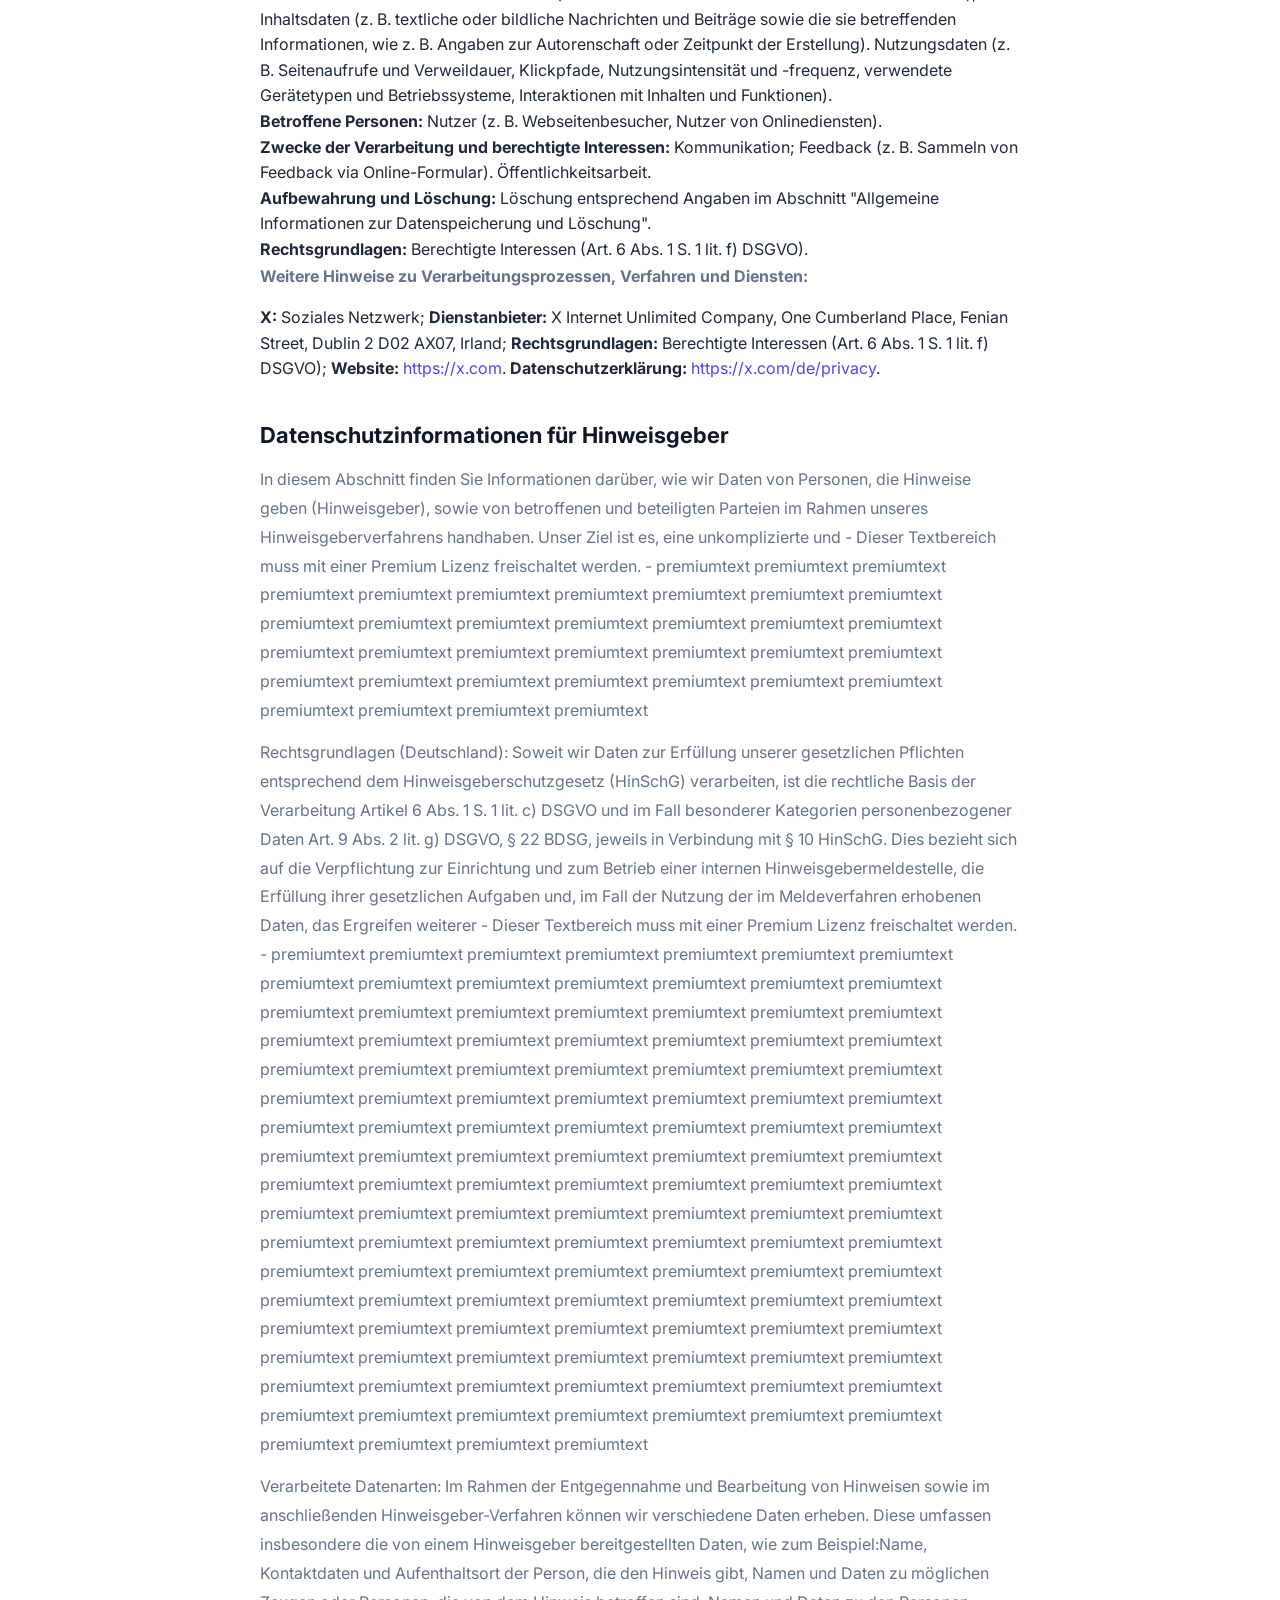
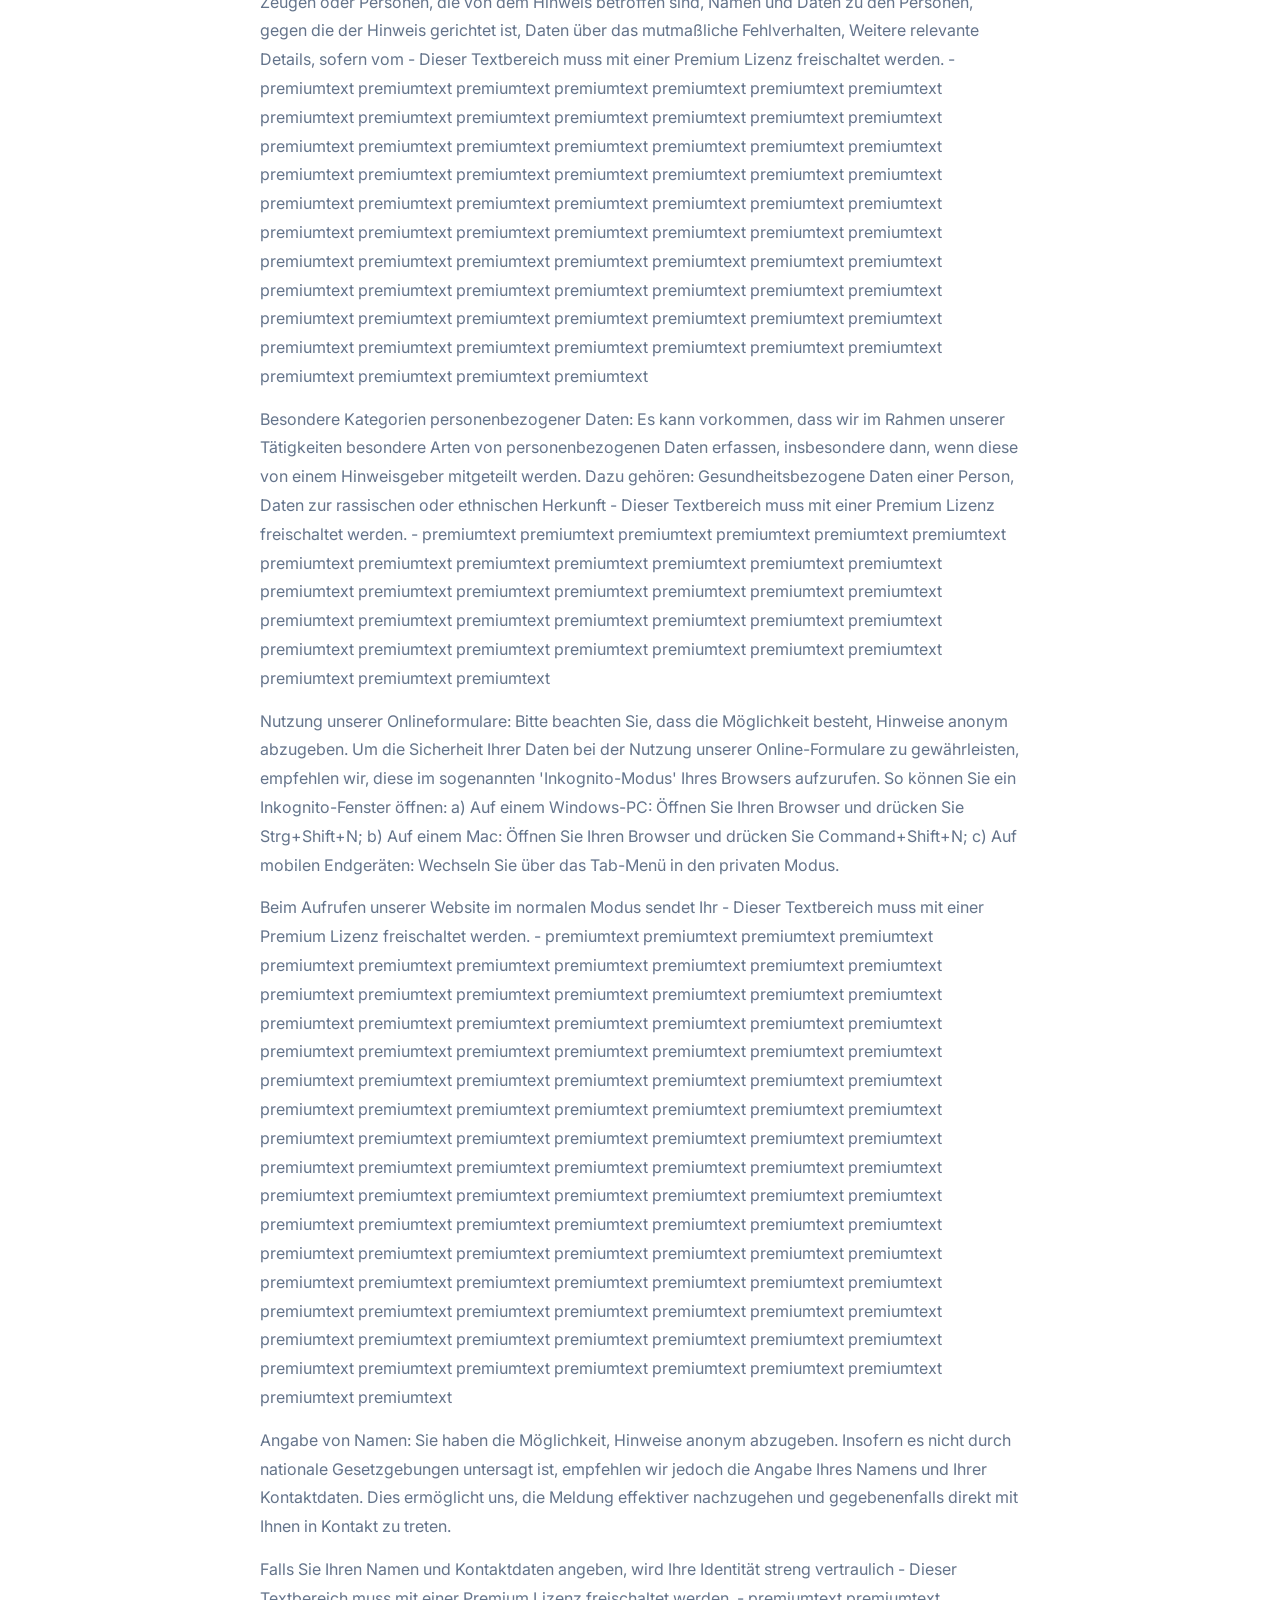
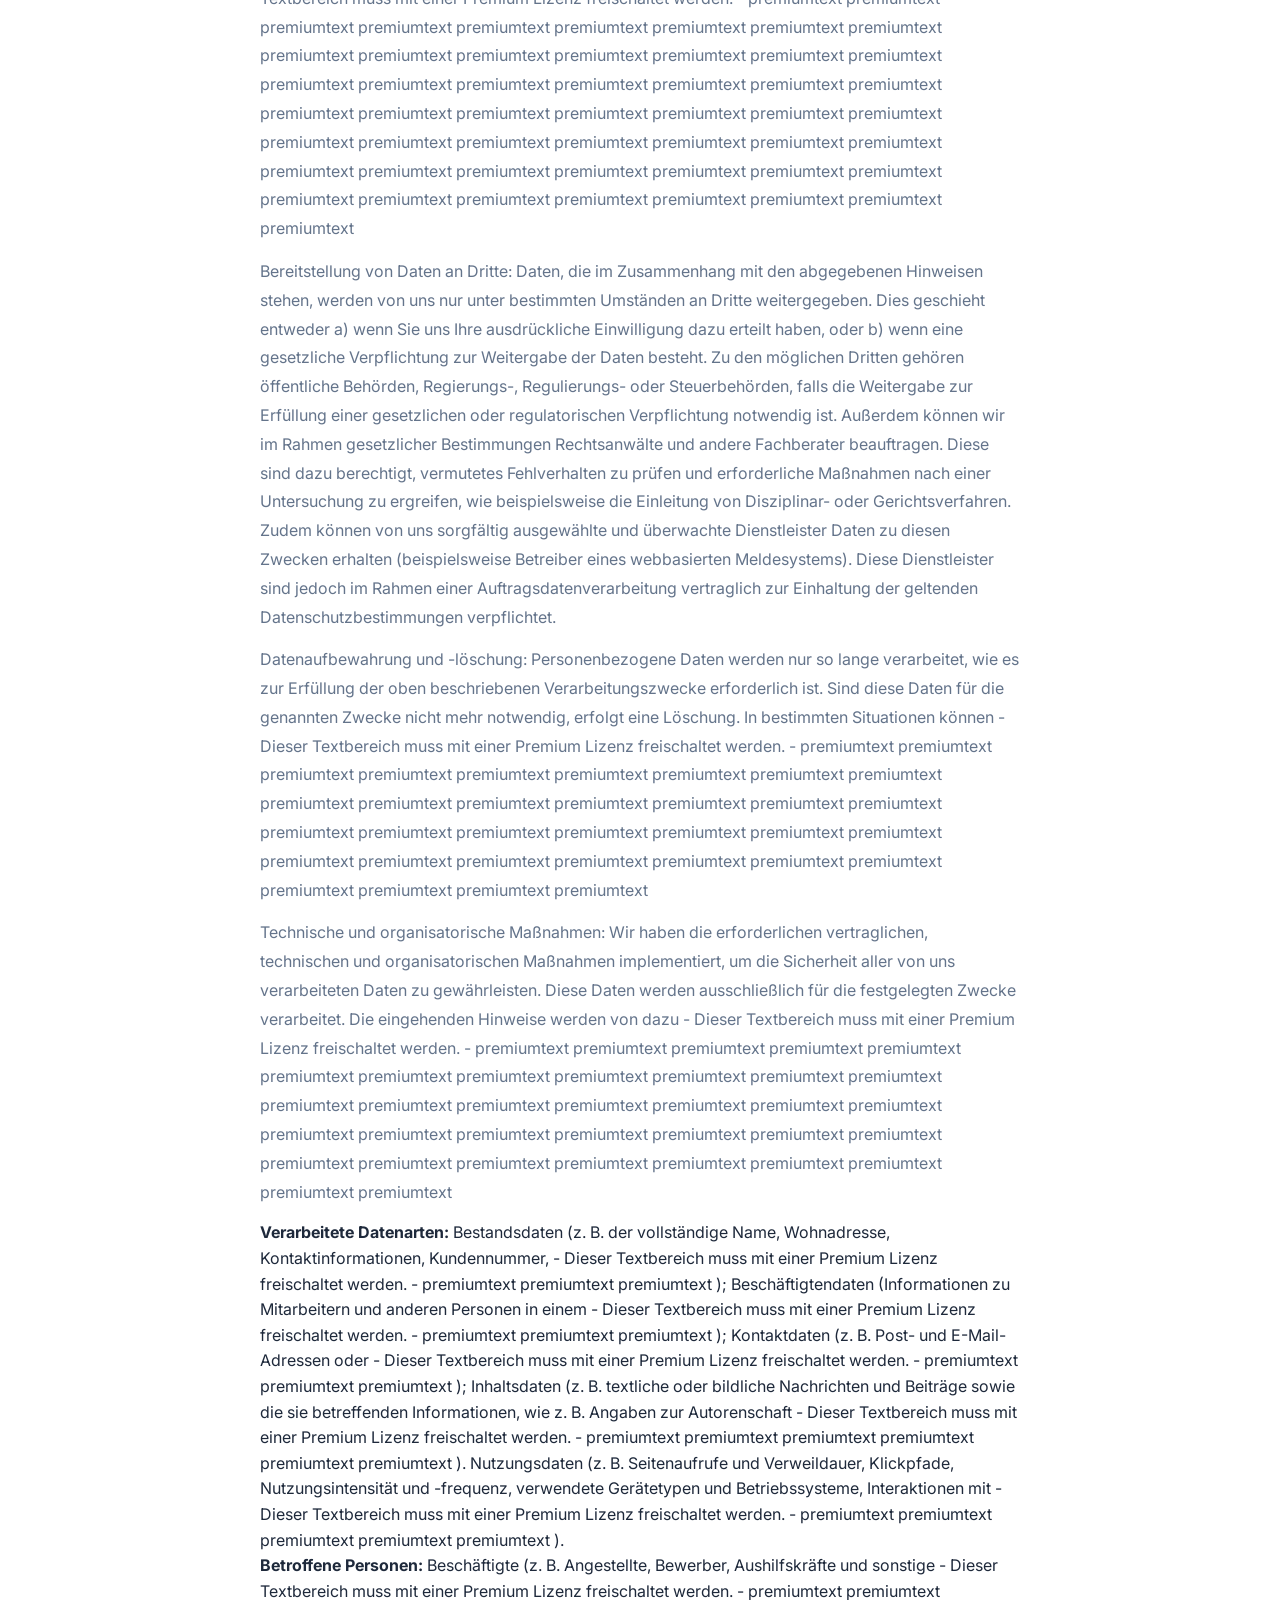
==== commit c40b25e5: "Extract header/footer into shared partials; redesign project cards - Add partials/header.html and pa" ====
--- a/datenschutz.html
+++ b/datenschutz.html
@@ -1,5 +1,6 @@
 <!DOCTYPE html>
 <html lang="de">
+
 <head>
     <meta charset="UTF-8">
     <meta name="viewport" content="width=device-width, initial-scale=1.0">
@@ -7,85 +8,702 @@
     <meta name="robots" content="noindex">
     <link rel="stylesheet" href="css/style.css">
 </head>
+
 <body>
 
-<header class="header scrolled" id="header">
-    <nav class="nav container">
-        <a href="index.html" class="nav-logo">
-            <span class="logo-text">tribula<span class="dot">.</span>net</span>
-        </a>
-        <ul class="nav-menu" id="nav-menu">
-            <li><a href="index.html#leistungen" class="nav-link">Leistungen</a></li>
-            <li><a href="index.html#prozess"    class="nav-link">Prozess</a></li>
-            <li><a href="index.html#projekte"   class="nav-link">Projekte</a></li>
-            <li><a href="index.html#kontakt"    class="nav-link nav-cta">Erstgespräch buchen</a></li>
-        </ul>
-        <button class="hamburger" id="hamburger" aria-label="Menü öffnen" aria-expanded="false">
-            <span></span><span></span><span></span>
-        </button>
-    </nav>
-</header>
-<main>
-    
-    <!-- ══════════════ HERO ══════════════ -->
-    <section class="hero" id="hero">
-        <div class="hero-bg"></div>
-        <div class="container">
-            <div class="hero-inner">
-
-                <!-- Text -->
-                <div class="hero-text">
-                    <div class="hero-badge">⭐⭐⭐⭐⭐</div>
-
-                    <h1 class="hero-title">
-                        Datenschutz
-                    </h1>
+    <div id="site-header"></div>
+    <main>
+
+        <!-- ══════════════ HERO ══════════════ -->
+        <section class="hero" id="hero">
+            <div class="hero-bg"></div>
+            <div class="container">
+                <div class="hero-inner">
+
+                    <!-- Text -->
+                    <div class="hero-text">
+                        <div class="hero-badge">⭐⭐⭐⭐⭐</div>
+
+                        <h1 class="hero-title">
+                            Datenschutz
+                        </h1>
+                    </div>
                 </div>
-            </div>
-
-            <div class="hero-scroll" aria-hidden="true">Scrollen</div>
-    </section>
-    <div class="container legal-page">
-        <h1>Datenschutzerklärung</h1>
-
-        <h2>1. Datenschutz auf einen Blick</h2>
-        <p>Die folgenden Hinweise geben einen einfachen Überblick darüber, was mit Ihren personenbezogenen Daten passiert, wenn Sie diese Website besuchen. Personenbezogene Daten sind alle Daten, mit denen Sie persönlich identifiziert werden können.</p>
-
-        <h2>2. Verantwortlicher</h2>
-        <p>
-            Sascha Tribula – Tribula Consulting<br>
-            Rosine-Speicher-Straße 8, 91639 Wolframs-Eschenbach<br>
-            E-Mail: <a href="mailto:info@tribula.net">info@tribula.net</a>
-        </p>
-
-        <h2>3. Datenerfassung auf dieser Website</h2>
-
-        <h2>Hosting (GitHub Pages)</h2>
-        <p>Diese Website wird auf Servern von GitHub (GitHub Inc., 88 Colin P Kelly Jr Street, San Francisco, CA 94107, USA) gehostet. Beim Aufruf unserer Website werden automatisch Informationen in sogenannten Server-Log-Dateien gespeichert, die Ihr Browser übermittelt (IP-Adresse, Browsertyp, Betriebssystem, Referrer-URL, Uhrzeit). Rechtsgrundlage ist Art. 6 Abs. 1 lit. f DSGVO. Weitere Informationen entnehmen Sie der <a href="https://docs.github.com/en/site-policy/privacy-policies/github-general-privacy-statement" target="_blank" rel="noopener">Datenschutzerklärung von GitHub</a>.</p>
-
-        <h2>Kontaktformular</h2>
-        <p>Wenn Sie uns per Kontaktformular Anfragen zukommen lassen, werden Ihre Angaben aus dem Anfrageformular inklusive der von Ihnen dort angegebenen Kontaktdaten zwecks Bearbeitung der Anfrage und für den Fall von Anschlussfragen bei uns gespeichert. Diese Daten geben wir nicht ohne Ihre Einwilligung weiter.</p>
-        <p>Das Formular wird über den Dienst <strong>Formspree</strong> (Formspree Inc., USA) verarbeitet. Weitere Informationen: <a href="https://formspree.io/legal/privacy-policy" target="_blank" rel="noopener">Formspree Datenschutz</a>. Rechtsgrundlage ist Art. 6 Abs. 1 lit. b DSGVO.</p>
-
-<h2>4. Ihre Rechte</h2>
-        <p>Sie haben jederzeit das Recht auf unentgeltliche Auskunft über Ihre gespeicherten personenbezogenen Daten, deren Herkunft und Empfänger und den Zweck der Datenverarbeitung sowie ein Recht auf Berichtigung oder Löschung dieser Daten. Hierzu sowie zu weiteren Fragen zum Thema personenbezogene Daten können Sie sich jederzeit an uns wenden.</p>
-        <p>Außerdem steht Ihnen ein Beschwerderecht bei der zuständigen Aufsichtsbehörde zu.</p>
-
-        <h2>5. Externe Links</h2>
-        <p>Unsere Website enthält Links zu externen Webseiten Dritter. Auf die Inhalte dieser Seiten haben wir keinen Einfluss und übernehmen hierfür keine Gewähr.</p>
-
-        <p><a href="index.html">← Zurück zur Startseite</a></p>
-    </div>
-</main>
-
-<footer class="footer">
-    <div class="container">
-        <div class="footer-bottom">
-            <p>© 2025 Tribula Consulting – Sascha Tribula. | <a href="impressum.html" style="color:inherit">Impressum</a> · <a href="datenschutz.html" style="color:inherit">Datenschutz</a></p>
+
+                <div class="hero-scroll" aria-hidden="true">Scrollen</div>
+        </section>
+        <div class="container legal-page">
+
+            <h2 id="m716">Präambel</h2>
+            <p>Mit der folgenden Datenschutzerklärung möchten wir Sie darüber aufklären, welche Arten Ihrer
+                personenbezogenen Daten (nachfolgend auch kurz als "Daten" bezeichnet) wir zu welchen Zwecken und in
+                welchem Umfang verarbeiten. Die Datenschutzerklärung gilt für alle von uns durchgeführten Verarbeitungen
+                personenbezogener Daten, sowohl im Rahmen der Erbringung unserer Leistungen als auch insbesondere auf
+                unseren Webseiten, in mobilen Applikationen sowie innerhalb externer Onlinepräsenzen, wie z. B. unserer
+                Social-Media-Profile (nachfolgend zusammenfassend bezeichnet als "Onlineangebot").</p>
+            <p>Die verwendeten Begriffe sind nicht geschlechtsspezifisch.</p>
+
+            <p>Stand: 16. Mai 2026</p>
+            <h2>Inhaltsübersicht</h2>
+            <ul class="index">
+                <li><a class="index-link" href="#m716">Präambel</a></li>
+                <li><a class="index-link" href="#m3">Verantwortlicher</a></li>
+                <li><a class="index-link" href="#mOverview">Übersicht der Verarbeitungen</a></li>
+                <li><a class="index-link" href="#m2427">Maßgebliche Rechtsgrundlagen</a></li>
+                <li><a class="index-link" href="#m27">Sicherheitsmaßnahmen</a></li>
+                <li><a class="index-link" href="#m25">Übermittlung von personenbezogenen Daten</a></li>
+                <li><a class="index-link" href="#m24">Internationale Datentransfers</a></li>
+                <li><a class="index-link" href="#m12">Allgemeine Informationen zur Datenspeicherung und Löschung</a>
+                </li>
+                <li><a class="index-link" href="#m10">Rechte der betroffenen Personen</a></li>
+                <li><a class="index-link" href="#m225">Bereitstellung des Onlineangebots und Webhosting</a></li>
+                <li><a class="index-link" href="#m182">Kontakt- und Anfrageverwaltung</a></li>
+                <li><a class="index-link" href="#m136">Präsenzen in sozialen Netzwerken (Social Media)</a></li>
+                <li><a class="index-link" href="#m2324">Datenschutzinformationen für Hinweisgeber</a></li>
+                <li><a class="index-link" href="#m15">Änderung und Aktualisierung</a></li>
+                <li><a class="index-link" href="#m42">Begriffsdefinitionen</a></li>
+            </ul>
+            <h2 id="m3">Verantwortlicher</h2>
+            <p>Sascha Tribula / Tribula Consulting<br>Rosine-Speicher-Straße 8<br>91639, Wolframs-Eschenbach,
+                Deutschland</p>
+            <p>E-Mail-Adresse: <a href="mailto:info@tribula.net">info@tribula.net</a></p>
+
+            <h2 id="mOverview">Übersicht der Verarbeitungen</h2>
+            <p>Die nachfolgende Übersicht fasst die Arten der verarbeiteten Daten und die Zwecke ihrer Verarbeitung
+                zusammen und verweist auf die betroffenen Personen.</p>
+            <h3>Arten der verarbeiteten Daten</h3>
+            <ul>
+                <li>Bestandsdaten.</li>
+                <li>Beschäftigtendaten.</li>
+                <li>Kontaktdaten.</li>
+                <li>Inhaltsdaten.</li>
+                <li>Nutzungsdaten.</li>
+                <li>Meta-, Kommunikations- und Verfahrensdaten.</li>
+                <li>Protokolldaten.</li>
+            </ul>
+            <h3>Kategorien betroffener Personen</h3>
+            <ul>
+                <li>Beschäftigte.</li>
+                <li>Kommunikationspartner.</li>
+                <li>Nutzer.</li>
+                <li>Dritte Personen.</li>
+                <li>Hinweisgeber.</li>
+            </ul>
+            <h3>Zwecke der Verarbeitung</h3>
+            <ul>
+                <li>Kommunikation.</li>
+                <li>Sicherheitsmaßnahmen.</li>
+                <li>Organisations- und Verwaltungsverfahren.</li>
+                <li>Feedback.</li>
+                <li>Bereitstellung unseres Onlineangebotes und Nutzerfreundlichkeit.</li>
+                <li>Informationstechnische Infrastruktur.</li>
+                <li>Hinweisgeberschutz.</li>
+                <li>Öffentlichkeitsarbeit.</li>
+            </ul>
+            <h2 id="m2427">Maßgebliche Rechtsgrundlagen</h2>
+            <p><strong>Maßgebliche Rechtsgrundlagen nach der DSGVO: </strong>Im Folgenden erhalten Sie eine Übersicht
+                der Rechtsgrundlagen der DSGVO, auf deren Basis wir personenbezogene Daten verarbeiten. Bitte nehmen Sie
+                zur Kenntnis, dass neben den Regelungen der DSGVO nationale Datenschutzvorgaben in Ihrem bzw. unserem
+                Wohn- oder Sitzland gelten können. Sollten ferner im Einzelfall speziellere Rechtsgrundlagen maßgeblich
+                sein, teilen wir Ihnen diese in der Datenschutzerklärung mit.</p>
+            <ul>
+                <li><strong>Einwilligung (Art. 6 Abs. 1 S. 1 lit. a) DSGVO)</strong> - Die betroffene Person hat ihre
+                    Einwilligung in die Verarbeitung der sie betreffenden personenbezogenen Daten für einen spezifischen
+                    Zweck oder mehrere bestimmte Zwecke gegeben.</li>
+                <li><strong>Vertragserfüllung und vorvertragliche Anfragen (Art. 6 Abs. 1 S. 1 lit. b) DSGVO)</strong> -
+                    Die Verarbeitung ist für die Erfüllung eines Vertrags, dessen Vertragspartei die betroffene Person
+                    ist, oder zur Durchführung vorvertraglicher Maßnahmen erforderlich, die auf Anfrage der betroffenen
+                    Person erfolgen.</li>
+                <li><strong>Rechtliche Verpflichtung (Art. 6 Abs. 1 S. 1 lit. c) DSGVO)</strong> - Die Verarbeitung ist
+                    zur Erfüllung einer rechtlichen Verpflichtung erforderlich, der der Verantwortliche unterliegt.</li>
+                <li><strong>Berechtigte Interessen (Art. 6 Abs. 1 S. 1 lit. f) DSGVO)</strong> - die Verarbeitung ist
+                    zur Wahrung der berechtigten Interessen des Verantwortlichen oder eines Dritten notwendig,
+                    vorausgesetzt, dass die Interessen, Grundrechte und Grundfreiheiten der betroffenen Person, die den
+                    Schutz personenbezogener Daten verlangen, nicht überwiegen.</li>
+            </ul>
+            <p><strong>Nationale Datenschutzregelungen in Deutschland: </strong>Zusätzlich zu den Datenschutzregelungen
+                der DSGVO gelten nationale Regelungen zum Datenschutz in Deutschland. Hierzu gehört insbesondere das
+                Gesetz zum Schutz vor Missbrauch personenbezogener Daten bei der Datenverarbeitung
+                (Bundesdatenschutzgesetz – BDSG). Das BDSG enthält insbesondere Spezialregelungen zum Recht auf
+                Auskunft, zum Recht auf Löschung, zum Widerspruchsrecht, zur Verarbeitung besonderer Kategorien
+                personenbezogener Daten, zur Verarbeitung für andere Zwecke und zur Übermittlung sowie automatisierten
+                Entscheidungsfindung im Einzelfall einschließlich Profiling. Ferner können Landesdatenschutzgesetze der
+                einzelnen Bundesländer zur Anwendung gelangen.</p>
+            <p><strong>Hinweis auf Geltung DSGVO und Schweizer DSG: </strong>Diese Datenschutzhinweise dienen sowohl der
+                Informationserteilung nach dem Schweizer DSG als auch nach der Datenschutzgrundverordnung (DSGVO). Aus
+                diesem Grund bitten wir Sie zu beachten, dass aufgrund der breiteren räumlichen Anwendung und
+                Verständlichkeit die Begriffe der DSGVO verwendet werden. Insbesondere statt der im Schweizer DSG
+                verwendeten Begriffe „Bearbeitung" von „Personendaten", "überwiegendes Interesse" und "besonders
+                schützenswerte Personendaten" werden die in der DSGVO verwendeten Begriffe „Verarbeitung" von
+                „personenbezogenen Daten" sowie "berechtigtes Interesse" und "besondere Kategorien von Daten" verwendet.
+                Die gesetzliche Bedeutung der Begriffe wird jedoch im Rahmen der Geltung des Schweizer DSG weiterhin
+                nach dem Schweizer DSG bestimmt.</p>
+            <p><strong>Geltung der Datenschutzvorgaben im Sitzland: </strong>In dem Land, in dem der Verantwortliche
+                seinen Sitz hat, gelten neben der Datenschutz-Grundverordnung (DSGVO) auch nationale
+                Datenschutzvorschriften.</p>
+
+            <h2 id="m27">Sicherheitsmaßnahmen</h2>
+            <p>Wir treffen nach Maßgabe der gesetzlichen Vorgaben unter Berücksichtigung des Stands der Technik, der
+                Implementierungskosten und der Art, des Umfangs, der Umstände und der Zwecke der Verarbeitung sowie der
+                unterschiedlichen Eintrittswahrscheinlichkeiten und des Ausmaßes der Bedrohung der Rechte und Freiheiten
+                natürlicher Personen geeignete technische und organisatorische Maßnahmen, um ein dem Risiko angemessenes
+                Schutzniveau zu gewährleisten.</p>
+            <p>Zu den Maßnahmen gehören insbesondere die Sicherung der Vertraulichkeit, Integrität und Verfügbarkeit von
+                Daten durch Kontrolle des physischen und elektronischen Zugangs zu den Daten als auch des sie
+                betreffenden Zugriffs, der Eingabe, der Weitergabe, der Sicherung der Verfügbarkeit und ihrer Trennung.
+                Des Weiteren haben wir Verfahren eingerichtet, die eine Wahrnehmung von Betroffenenrechten, die Löschung
+                von Daten und Reaktionen auf die Gefährdung der Daten gewährleisten. Ferner berücksichtigen wir den
+                Schutz personenbezogener Daten bereits bei der Entwicklung bzw. Auswahl von Hardware, Software sowie
+                Verfahren entsprechend dem Prinzip des Datenschutzes, durch Technikgestaltung und durch
+                datenschutzfreundliche Voreinstellungen.</p>
+            <p>Sicherung von Online-Verbindungen durch TLS-/SSL-Verschlüsselungstechnologie (HTTPS): Um die Daten der
+                Nutzer, die über unsere Online-Dienste übertragen werden, vor unerlaubten Zugriffen zu schützen, setzen
+                wir auf die TLS-/SSL-Verschlüsselungstechnologie. Secure Sockets Layer (SSL) und Transport Layer
+                Security (TLS) sind die Eckpfeiler der sicheren Datenübertragung im Internet. Diese Technologien
+                verschlüsseln die Informationen, die zwischen der Website oder App und dem Browser des Nutzers (oder
+                zwischen zwei Servern) übertragen werden, wodurch die Daten vor unbefugtem Zugriff geschützt sind. TLS,
+                als die weiterentwickelte und sicherere Version von SSL, gewährleistet, dass alle Datenübertragungen den
+                höchsten Sicherheitsstandards entsprechen. Wenn eine Website durch ein SSL-/TLS-Zertifikat gesichert
+                ist, wird dies durch die Anzeige von HTTPS in der URL signalisiert. Dies dient als ein Indikator für die
+                Nutzer, dass ihre Daten sicher und verschlüsselt übertragen werden.</p>
+
+            <h2 id="m25">Übermittlung von personenbezogenen Daten</h2>
+            <p>Im Rahmen unserer Verarbeitung von personenbezogenen Daten kommt es vor, dass diese an andere Stellen,
+                Unternehmen, rechtlich selbstständige Organisationseinheiten oder Personen übermittelt beziehungsweise
+                ihnen gegenüber offengelegt werden. Zu den Empfängern dieser Daten können z. B. mit IT-Aufgaben
+                beauftragte Dienstleister gehören oder Anbieter von Diensten und Inhalten, die in eine Website
+                eingebunden sind. In solchen Fällen beachten wir die gesetzlichen Vorgaben und schließen insbesondere
+                entsprechende Verträge bzw. Vereinbarungen, die dem Schutz Ihrer Daten dienen, mit den Empfängern Ihrer
+                Daten ab.</p>
+
+            <h2 id="m24">Internationale Datentransfers</h2>
+            <p>Datenverarbeitung in Drittländern: Sofern wir Daten in ein Drittland (d. h. außerhalb der Europäischen
+                Union (EU) oder des Europäischen Wirtschaftsraums (EWR)) übermitteln oder dies im Rahmen der Nutzung von
+                Diensten Dritter oder der Offenlegung bzw. Übermittlung von Daten an andere Personen, Stellen oder
+                Unternehmen geschieht (was erkennbar wird anhand der Postadresse des jeweiligen Anbieters oder wenn in
+                der Datenschutzerklärung ausdrücklich auf den Datentransfer in Drittländer hingewiesen wird), erfolgt
+                dies stets im Einklang mit den gesetzlichen Vorgaben.</p>
+            <p>Für Datenübermittlungen in die USA stützen wir uns vorrangig auf das Data Privacy Framework (DPF),
+                welches durch einen Angemessenheitsbeschluss der EU-Kommission vom 10.07.2023 als sicherer Rechtsrahmen
+                anerkannt wurde. Zusätzlich haben wir mit den jeweiligen Anbietern Standardvertragsklauseln
+                abgeschlossen, die den Vorgaben der EU-Kommission entsprechen und vertragliche Verpflichtungen zum
+                Schutz Ihrer Daten festlegen.</p>
+            <p>Diese zweifache Absicherung gewährleistet einen umfassenden Schutz Ihrer Daten: Das DPF bildet die
+                primäre Schutzebene, während die Standardvertragsklauseln als zusätzliche Sicherheit dienen. Sollten
+                sich Änderungen im Rahmen des DPF ergeben, greifen die Standardvertragsklauseln als zuverlässige
+                Rückfalloption ein. So stellen wir sicher, dass Ihre Daten auch bei etwaigen politischen oder
+                rechtlichen Veränderungen stets angemessen geschützt bleiben.</p>
+            <p>Bei den einzelnen Diensteanbietern informieren wir Sie darüber, ob sie nach dem DPF zertifiziert sind und
+                ob Standardvertragsklauseln vorliegen. Weitere Informationen zum DPF und eine Liste der zertifizierten
+                Unternehmen finden Sie auf der Website des US-Handelsministeriums unter <a
+                    href="https://www.dataprivacyframework.gov/"
+                    target="_blank">https://www.dataprivacyframework.gov/</a> (in englischer Sprache).</p>
+            <p>Für Datenübermittlungen in andere Drittländer gelten entsprechende Sicherheitsmaßnahmen, insbesondere
+                Standardvertragsklauseln, ausdrückliche Einwilligungen oder gesetzlich erforderliche Übermittlungen.
+                Informationen zu Drittlandtransfers und geltenden Angemessenheitsbeschlüssen können Sie dem
+                Informationsangebot der EU-Kommission entnehmen: <a
+                    href="https://commission.europa.eu/law/law-topic/data-protection/international-dimension-data-protection_en?prefLang=de"
+                    target="_blank">https://commission.europa.eu/law/law-topic/data-protection/international-dimension-data-protection_en?prefLang=de.</a>
+            </p>
+
+            <h2 id="m12">Allgemeine Informationen zur Datenspeicherung und Löschung</h2>
+            <p>Wir löschen personenbezogene Daten, die wir verarbeiten, gemäß den gesetzlichen Bestimmungen, sobald die
+                zugrundeliegenden Einwilligungen widerrufen werden oder keine weiteren rechtlichen Grundlagen für die
+                Verarbeitung bestehen. Dies betrifft Fälle, in denen der ursprüngliche Verarbeitungszweck entfällt oder
+                die Daten nicht mehr benötigt werden. Ausnahmen von dieser Regelung bestehen, wenn gesetzliche Pflichten
+                oder besondere Interessen eine längere Aufbewahrung oder Archivierung der Daten erfordern.</p>
+            <p>Insbesondere müssen Daten, die aus handels- oder steuerrechtlichen Gründen aufbewahrt werden müssen oder
+                deren Speicherung notwendig ist zur Rechtsverfolgung oder zum Schutz der Rechte anderer natürlicher oder
+                juristischer Personen, entsprechend archiviert werden.</p>
+            <p>Unsere Datenschutzhinweise enthalten zusätzliche Informationen zur Aufbewahrung und Löschung von Daten,
+                die speziell für bestimmte Verarbeitungsprozesse gelten.</p>
+            <p>Bei mehreren Angaben zur Aufbewahrungsdauer oder Löschungsfristen eines Datums, ist stets die längste
+                Frist maßgeblich. Daten, die nicht mehr für den ursprünglich vorgesehenen Zweck, sondern aufgrund
+                gesetzlicher Vorgaben oder anderer Gründe aufbewahrt werden, verarbeiten wir ausschließlich zu den
+                Gründen, die ihre Aufbewahrung rechtfertigen.</p>
+            <p>Aufbewahrung und Löschung von Daten: Die folgenden allgemeinen Fristen gelten für die Aufbewahrung und
+                Archivierung nach deutschem Recht:</p>
+            <ul>
+                <li>10 Jahre - Aufbewahrungsfrist für Bücher und Aufzeichnungen, Jahresabschlüsse, Inventare,
+                    Lageberichte, Eröffnungsbilanz sowie die zu ihrem Verständnis erforderlichen Arbeitsanweisungen und
+                    sonstigen Organisationsunterlagen (§ 147 Abs. 1 Nr. 1 i.V.m. Abs. 3 AO, § 14b Abs. 1 UStG, § 257
+                    Abs. 1 Nr. 1 i.V.m. Abs. 4 HGB).</li>
+                <li>8 Jahre - Buchungsbelege, wie z. B. Rechnungen und Kostenbelege (§ 147 Abs. 1 Nr. 4 und 4a i.V.m.
+                    Abs. 3 Satz 1 AO sowie § 257 Abs. 1 Nr. 4 i.V.m. Abs. 4 HGB).</li>
+                <li>6 Jahre - Übrige Geschäftsunterlagen: empfangene Handels- oder Geschäftsbriefe, Wiedergaben der
+                    abgesandten Handels- oder Geschäftsbriefe, sonstige Unterlagen, soweit sie für die Besteuerung von
+                    Bedeutung sind, z. B. Stundenlohnzettel, Betriebsabrechnungsbögen, Kalkulationsunterlagen,
+                    Preisauszeichnungen, aber auch Lohnabrechnungsunterlagen, soweit sie nicht bereits Buchungsbelege
+                    sind und Kassenstreifen (§ 147 Abs. 1 Nr. 2, 3, 5 i.V.m. Abs. 3 AO, § 257 Abs. 1 Nr. 2 u. 3 i.V.m.
+                    Abs. 4 HGB).</li>
+                <li>3 Jahre - Daten, die erforderlich sind, um potenzielle Gewährleistungs- und Schadensersatzansprüche
+                    oder ähnliche vertragliche Ansprüche und Rechte zu berücksichtigen sowie damit verbundene Anfragen
+                    zu bearbeiten, basierend auf früheren Geschäftserfahrungen und üblichen Branchenpraktiken, werden
+                    für die Dauer der regulären gesetzlichen Verjährungsfrist von drei Jahren gespeichert (§§ 195, 199
+                    BGB).</li>
+            </ul>
+            <p>Fristbeginn mit Ablauf des Jahres: Beginnt eine Frist nicht ausdrücklich zu einem bestimmten Datum und
+                beträgt sie mindestens ein Jahr, so startet sie automatisch am Ende des Kalenderjahres, in dem das
+                fristauslösende Ereignis eingetreten ist. Im Fall laufender Vertragsverhältnisse, in deren Rahmen Daten
+                gespeichert werden, ist das fristauslösende Ereignis der Zeitpunkt des Wirksamwerdens der Kündigung oder
+                sonstige Beendigung des Rechtsverhältnisses.</p>
+
+            <h2 id="m10">Rechte der betroffenen Personen</h2>
+            <p>Rechte der betroffenen Personen aus der DSGVO: Ihnen stehen als Betroffene nach der DSGVO verschiedene
+                Rechte zu, die sich insbesondere aus Art. 15 bis 21 DSGVO ergeben:</p>
+            <ul>
+                <li><strong>Widerspruchsrecht: Sie haben das Recht, aus Gründen, die sich aus Ihrer besonderen Situation
+                        ergeben, jederzeit gegen die Verarbeitung der Sie betreffenden personenbezogenen Daten, die
+                        aufgrund von Art. 6 Abs. 1 lit. e oder f DSGVO erfolgt, Widerspruch einzulegen; dies gilt auch
+                        für ein auf diese Bestimmungen gestütztes Profiling. Werden die Sie betreffenden
+                        personenbezogenen Daten verarbeitet, um Direktwerbung zu betreiben, haben Sie das Recht,
+                        jederzeit Widerspruch gegen die Verarbeitung der Sie betreffenden personenbezogenen Daten zum
+                        Zwecke derartiger Werbung einzulegen; dies gilt auch für das Profiling, soweit es mit solcher
+                        Direktwerbung in Verbindung steht.</strong></li>
+                <li><strong>Widerrufsrecht bei Einwilligungen:</strong> Sie haben das Recht, erteilte Einwilligungen
+                    jederzeit zu widerrufen.</li>
+                <li><strong>Auskunftsrecht:</strong> Sie haben das Recht, eine Bestätigung darüber zu verlangen, ob
+                    betreffende Daten verarbeitet werden und auf Auskunft über diese Daten sowie auf weitere
+                    Informationen und Kopie der Daten entsprechend den gesetzlichen Vorgaben.</li>
+                <li><strong>Recht auf Berichtigung:</strong> Sie haben entsprechend den gesetzlichen Vorgaben das Recht,
+                    die Vervollständigung der Sie betreffenden Daten oder die Berichtigung der Sie betreffenden
+                    unrichtigen Daten zu verlangen.</li>
+                <li><strong>Recht auf Löschung und Einschränkung der Verarbeitung:</strong> Sie haben nach Maßgabe der
+                    gesetzlichen Vorgaben das Recht, zu verlangen, dass Sie betreffende Daten unverzüglich gelöscht
+                    werden, bzw. alternativ nach Maßgabe der gesetzlichen Vorgaben eine Einschränkung der Verarbeitung
+                    der Daten zu verlangen.</li>
+                <li><strong>Recht auf Datenübertragbarkeit:</strong> Sie haben das Recht, Sie betreffende Daten, die Sie
+                    uns bereitgestellt haben, nach Maßgabe der gesetzlichen Vorgaben in einem strukturierten, gängigen
+                    und maschinenlesbaren Format zu erhalten oder deren Übermittlung an einen anderen Verantwortlichen
+                    zu fordern.</li>
+                <li><strong>Beschwerde bei Aufsichtsbehörde:</strong> Sie haben unbeschadet eines anderweitigen
+                    verwaltungsrechtlichen oder gerichtlichen Rechtsbehelfs das Recht auf Beschwerde bei einer
+                    Aufsichtsbehörde, insbesondere in dem Mitgliedstaat ihres gewöhnlichen Aufenthaltsorts, ihres
+                    Arbeitsplatzes oder des Orts des mutmaßlichen Verstoßes, wenn Sie der Ansicht sind, dass die
+                    Verarbeitung der Sie betreffenden personenbezogenen Daten gegen die Vorgaben der DSGVO verstößt.
+                </li>
+            </ul>
+
+            <h2 id="m225">Bereitstellung des Onlineangebots und Webhosting</h2>
+            <p>Wir verarbeiten die Daten der Nutzer, um ihnen unsere Online-Dienste zur Verfügung stellen zu können. Zu
+                diesem Zweck verarbeiten wir die IP-Adresse des Nutzers, die notwendig ist, um die Inhalte und
+                Funktionen unserer Online-Dienste an den Browser oder das Endgerät der Nutzer zu übermitteln.</p>
+            <ul class="m-elements">
+                <li><strong>Verarbeitete Datenarten:</strong> Nutzungsdaten (z. B. Seitenaufrufe und Verweildauer,
+                    Klickpfade, Nutzungsintensität und -frequenz, verwendete Gerätetypen und Betriebssysteme,
+                    Interaktionen mit Inhalten und Funktionen); Meta-, Kommunikations- und Verfahrensdaten (z. B.
+                    IP-Adressen, Zeitangaben, Identifikationsnummern, beteiligte Personen). Protokolldaten (z. B.
+                    Logfiles betreffend Logins oder den Abruf von Daten oder Zugriffszeiten.).</li>
+                <li><strong>Betroffene Personen:</strong> Nutzer (z. B. Webseitenbesucher, Nutzer von Onlinediensten).
+                </li>
+                <li><strong>Zwecke der Verarbeitung und berechtigte Interessen:</strong>
+                <li>
+                    <strong>Webhosting über GitHub Pages:</strong> Wir nutzen für das Hosting und die Bereitstellung
+                    unserer Website den Dienst "GitHub Pages".
+                    <strong>Dienstanbieter:</strong> GitHub Inc., 88 Colin P Kelly Jr St, San Francisco, CA 94107, USA.
+                    Beim Aufruf dieser Webseite erfasst GitHub automatisch sogenannte Server-Logfiles (u. a. IP-Adresse,
+                    Datum, Uhrzeit, Browsertyp). Dies ist technisch erforderlich, um die Stabilität und Sicherheit der
+                    Website zu gewährleisten.
+                    Da eine Datenübermittlung in die USA stattfindet, weisen wir darauf hin, dass GitHub Inc. unter dem
+                    EU-US Data Privacy Framework zertifiziert ist und wir zudem auf Basis von Standardvertragsklauseln
+                    zusammenarbeiten.
+                    <span class=""><strong>Rechtsgrundlagen:</strong> Berechtigte Interessen (Art. 6 Abs. 1 S. 1 lit. f)
+                        DSGVO).</span>
+                    <strong>Website:</strong> <a href="https://pages.github.com/"
+                        target="_blank">https://pages.github.com/</a>.
+                    <strong>Datenschutzerklärung:</strong> <a
+                        href="https://docs.github.com/en/site-policy/privacy-policies/github-privacy-statement"
+                        target="_blank">https://docs.github.com/en/site-policy/privacy-policies/github-privacy-statement</a>.
+                </li>
+                <li><strong>Aufbewahrung und Löschung:</strong> Löschung entsprechend Angaben im Abschnitt "Allgemeine
+                    Informationen zur Datenspeicherung und Löschung".</li>
+                <li class=""><strong>Rechtsgrundlagen:</strong> Berechtigte Interessen (Art. 6 Abs. 1 S. 1 lit. f)
+                    DSGVO).</li>
+            </ul>
+            <p><strong>Weitere Hinweise zu Verarbeitungsprozessen, Verfahren und Diensten:</strong></p>
+            <ul class="m-elements">
+                <li><strong>Bereitstellung Onlineangebot auf gemietetem Speicherplatz: </strong>Für die Bereitstellung
+                    unseres Onlineangebotes nutzen wir Speicherplatz, Rechenkapazität und Software, die wir von einem
+                    entsprechenden Serveranbieter (auch "Webhoster" genannt) mieten oder anderweitig beziehen; <span
+                        class=""><strong>Rechtsgrundlagen:</strong> Berechtigte Interessen (Art. 6 Abs. 1 S. 1 lit. f)
+                        DSGVO).</span></li>
+                <li><strong>Erhebung von Zugriffsdaten und Logfiles: </strong>Der Zugriff auf unser Onlineangebot wird
+                    in Form von sogenannten "Server-Logfiles" protokolliert. Zu den Serverlogfiles können die Adresse
+                    und der Name der abgerufenen Webseiten und Dateien, Datum und Uhrzeit des Abrufs, übertragene
+                    Datenmengen, Meldung über erfolgreichen Abruf, Browsertyp nebst Version, das Betriebssystem des
+                    Nutzers, Referrer URL (die zuvor besuchte Seite) und im Regelfall IP-Adressen und der anfragende
+                    Provider gehören. Die Serverlogfiles können zum einen zu Sicherheitszwecken eingesetzt werden, z. B.
+                    um eine Überlastung der Server zu vermeiden (insbesondere im Fall von missbräuchlichen Angriffen,
+                    sogenannten DDoS-Attacken), und zum anderen, um die Auslastung der Server und ihre Stabilität
+                    sicherzustellen; <span class=""><strong>Rechtsgrundlagen:</strong> Berechtigte Interessen (Art. 6
+                        Abs. 1 S. 1 lit. f) DSGVO). </span><strong>Löschung von Daten:</strong> Logfile-Informationen
+                    werden für die Dauer von maximal 30 Tagen gespeichert und danach gelöscht oder anonymisiert. Daten,
+                    deren weitere Aufbewahrung zu Beweiszwecken erforderlich ist, sind bis zur endgültigen Klärung des
+                    jeweiligen Vorfalls von der Löschung ausgenommen.</li>
+            </ul>
+            <h2 id="m182">Kontakt- und Anfrageverwaltung</h2>
+            <p>Bei der Kontaktaufnahme mit uns (z. B. per Post, Kontaktformular, E-Mail, Telefon oder via soziale
+                Medien) sowie im Rahmen bestehender Nutzer- und Geschäftsbeziehungen werden die Angaben der anfragenden
+                Personen verarbeitet, soweit dies zur Beantwortung der Kontaktanfragen und etwaiger angefragter
+                Maßnahmen erforderlich ist.</p>
+            <li>
+                <strong>Forminit Kontaktformular:</strong> Wenn Sie uns über unser Online-Kontaktformular Anfragen
+                zukommen lassen, werden Ihre Angaben aus dem Anfrageformular inklusive der von Ihnen dort angegebenen
+                Kontaktdaten (z. B. Name, Telefonnummer, E-Mail-Adresse, Nachrichtentext) zur Bearbeitung der Anfrage und für den Fall
+                von Anschlussfragen bei uns verarbeitet.
+                Für die technische Abwicklung und Weiterleitung dieser Formulardaten nutzen wir den Dienst "Forminit".
+                <strong>Dienstanbieter:</strong> Forminit (nachfolgend bezeichnet als der Dienstleistungspartner für
+                Formular-Management). Die Daten werden ausschließlich auf sicheren Servern in Europa verarbeitet und
+                verschlüsselt an uns weitergeleitet. Es wurde ein Vertrag über Auftragsverarbeitung (AVV) geschlossen,
+                um den Schutz Ihrer Daten zu gewährleisten.
+                <span class=""><strong>Rechtsgrundlagen:</strong> Vertragserfüllung und vorvertragliche Anfragen (Art. 6
+                    Abs. 1 S. 1 lit. b) DSGVO), Berechtigte Interessen (Art. 6 Abs. 1 S. 1 lit. f) DSGVO).</span>
+                <strong>Website:</strong> <a href="https://forminit.com" target="_blank">https://forminit.com</a>.
+            </li>
+            <ul class="m-elements">
+                <li><strong>Verarbeitete Datenarten:</strong> Kontaktdaten (z. B. Post- und E-Mail-Adressen oder
+                    Telefonnummern); Inhaltsdaten (z. B. textliche oder bildliche Nachrichten und Beiträge sowie die sie
+                    betreffenden Informationen, wie z. B. Angaben zur Autorenschaft oder Zeitpunkt der Erstellung).
+                    Meta-, Kommunikations- und Verfahrensdaten (z. B. IP-Adressen, Zeitangaben, Identifikationsnummern,
+                    beteiligte Personen).</li>
+                <li><strong>Betroffene Personen:</strong> Kommunikationspartner.</li>
+                <li><strong>Zwecke der Verarbeitung und berechtigte Interessen:</strong> Kommunikation; Organisations-
+                    und Verwaltungsverfahren; Feedback (z. B. Sammeln von Feedback via Online-Formular). Bereitstellung
+                    unseres Onlineangebotes und Nutzerfreundlichkeit.</li>
+                <li><strong>Aufbewahrung und Löschung:</strong> Löschung entsprechend Angaben im Abschnitt "Allgemeine
+                    Informationen zur Datenspeicherung und Löschung".</li>
+                <li class=""><strong>Rechtsgrundlagen:</strong> Berechtigte Interessen (Art. 6 Abs. 1 S. 1 lit. f)
+                    DSGVO). Vertragserfüllung und vorvertragliche Anfragen (Art. 6 Abs. 1 S. 1 lit. b) DSGVO).</li>
+            </ul>
+            <p><strong>Weitere Hinweise zu Verarbeitungsprozessen, Verfahren und Diensten:</strong></p>
+            <ul class="m-elements">
+                <li><strong>Kontaktformular: </strong>Bei Kontaktaufnahme über unser Kontaktformular, per E-Mail oder
+                    anderen Kommunikationswegen, verarbeiten wir die uns übermittelten personenbezogenen Daten zur
+                    Beantwortung und Bearbeitung des jeweiligen Anliegens. Dies umfasst in der Regel Angaben wie Name,
+                    Kontaktinformationen und gegebenenfalls weitere Informationen, die uns mitgeteilt werden und zur
+                    angemessenen Bearbeitung erforderlich sind. Wir nutzen diese Daten ausschließlich für den
+                    angegebenen Zweck der Kontaktaufnahme und Kommunikation; <span
+                        class=""><strong>Rechtsgrundlagen:</strong> Vertragserfüllung und vorvertragliche Anfragen (Art.
+                        6 Abs. 1 S. 1 lit. b) DSGVO), Berechtigte Interessen (Art. 6 Abs. 1 S. 1 lit. f) DSGVO).</span>
+                </li>
+            </ul>
+            <h2 id="m136">Präsenzen in sozialen Netzwerken (Social Media)</h2>
+            <p>Wir unterhalten Onlinepräsenzen innerhalb sozialer Netzwerke und verarbeiten in diesem Rahmen
+                Nutzerdaten, um mit den dort aktiven Nutzern zu kommunizieren oder Informationen über uns anzubieten.
+            </p>
+            <p>Wir weisen darauf hin, dass dabei Nutzerdaten außerhalb des Raumes der Europäischen Union verarbeitet
+                werden können. Hierdurch können sich für die Nutzer Risiken ergeben, weil so zum Beispiel die
+                Durchsetzung der Nutzerrechte erschwert werden könnte.</p>
+            <p>Ferner werden die Daten der Nutzer innerhalb sozialer Netzwerke im Regelfall für Marktforschungs- und
+                Werbezwecke verarbeitet. So können beispielsweise anhand des Nutzungsverhaltens und sich daraus
+                ergebender Interessen der Nutzer Nutzungsprofile erstellt werden. Letztere finden möglicherweise
+                wiederum Verwendung, um etwa Werbeanzeigen innerhalb und außerhalb der Netzwerke zu schalten, die
+                mutmaßlich den Interessen der Nutzer entsprechen. Daher werden im Regelfall Cookies auf den Rechnern der
+                Nutzer gespeichert, in denen das Nutzungsverhalten und die Interessen der Nutzer gespeichert werden.
+                Zudem können in den Nutzungsprofilen auch Daten unabhängig der von den Nutzern verwendeten Geräten
+                gespeichert werden (insbesondere, wenn sie Mitglieder der jeweiligen Plattformen und dort eingeloggt
+                sind).</p>
+            <p>Für eine detaillierte Darstellung der jeweiligen Verarbeitungsformen und der Widerspruchsmöglichkeiten
+                (Opt-out) verweisen wir auf die Datenschutzerklärungen und Angaben der Betreiber der jeweiligen
+                Netzwerke.</p>
+            <p>Auch im Fall von Auskunftsanfragen und der Geltendmachung von Betroffenenrechten weisen wir darauf hin,
+                dass diese am effektivsten bei den Anbietern geltend gemacht werden können. Nur Letztere haben jeweils
+                Zugriff auf die Nutzerdaten und können direkt entsprechende Maßnahmen ergreifen und Auskünfte geben.
+                Sollten Sie dennoch Hilfe benötigen, dann können Sie sich an uns wenden.</p>
+            <ul class="m-elements">
+                <li><strong>Verarbeitete Datenarten:</strong> Kontaktdaten (z. B. Post- und E-Mail-Adressen oder
+                    Telefonnummern); Inhaltsdaten (z. B. textliche oder bildliche Nachrichten und Beiträge sowie die sie
+                    betreffenden Informationen, wie z. B. Angaben zur Autorenschaft oder Zeitpunkt der Erstellung).
+                    Nutzungsdaten (z. B. Seitenaufrufe und Verweildauer, Klickpfade, Nutzungsintensität und -frequenz,
+                    verwendete Gerätetypen und Betriebssysteme, Interaktionen mit Inhalten und Funktionen).</li>
+                <li><strong>Betroffene Personen:</strong> Nutzer (z. B. Webseitenbesucher, Nutzer von Onlinediensten).
+                </li>
+                <li><strong>Zwecke der Verarbeitung und berechtigte Interessen:</strong> Kommunikation; Feedback (z. B.
+                    Sammeln von Feedback via Online-Formular). Öffentlichkeitsarbeit.</li>
+                <li><strong>Aufbewahrung und Löschung:</strong> Löschung entsprechend Angaben im Abschnitt "Allgemeine
+                    Informationen zur Datenspeicherung und Löschung".</li>
+                <li class=""><strong>Rechtsgrundlagen:</strong> Berechtigte Interessen (Art. 6 Abs. 1 S. 1 lit. f)
+                    DSGVO).</li>
+            </ul>
+            <p><strong>Weitere Hinweise zu Verarbeitungsprozessen, Verfahren und Diensten:</strong></p>
+            <ul class="m-elements">
+                <li><strong>X: </strong>Soziales Netzwerk; <strong>Dienstanbieter:</strong> X Internet Unlimited
+                    Company, One Cumberland Place, Fenian Street, Dublin 2 D02 AX07, Irland; <span
+                        class=""><strong>Rechtsgrundlagen:</strong> Berechtigte Interessen (Art. 6 Abs. 1 S. 1 lit. f)
+                        DSGVO); </span><strong>Website:</strong> <a href="https://x.com"
+                        target="_blank">https://x.com</a>. <strong>Datenschutzerklärung:</strong> <a
+                        href="https://x.com/de/privacy" target="_blank">https://x.com/de/privacy</a>.</li>
+            </ul>
+            <h2 id="m2324">Datenschutzinformationen für Hinweisgeber</h2>
+            <p>In diesem Abschnitt finden Sie Informationen darüber, wie wir Daten von Personen, die Hinweise geben
+                (Hinweisgeber), sowie von betroffenen und beteiligten Parteien im Rahmen unseres Hinweisgeberverfahrens
+                handhaben. Unser Ziel ist es, eine unkomplizierte und<span
+                    class="dsg-license-content-blurred de dsg-ttip-activate"
+                    title="Bitte erwerben Sie eine Lizenz, um die Texte freizuschalten."> - Dieser Textbereich muss mit
+                    einer Premium Lizenz freischaltet werden. - premiumtext premiumtext premiumtext premiumtext
+                    premiumtext premiumtext premiumtext premiumtext premiumtext premiumtext premiumtext premiumtext
+                    premiumtext premiumtext premiumtext premiumtext premiumtext premiumtext premiumtext premiumtext
+                    premiumtext premiumtext premiumtext premiumtext premiumtext premiumtext premiumtext premiumtext
+                    premiumtext premiumtext premiumtext premiumtext premiumtext premiumtext premiumtext </span></p>
+            <p>Rechtsgrundlagen (Deutschland): Soweit wir Daten zur Erfüllung unserer gesetzlichen Pflichten
+                entsprechend dem Hinweisgeberschutzgesetz (HinSchG) verarbeiten, ist die rechtliche Basis der
+                Verarbeitung Artikel 6 Abs. 1 S. 1 lit. c) DSGVO und im Fall besonderer Kategorien personenbezogener
+                Daten Art. 9 Abs. 2 lit. g) DSGVO, § 22 BDSG, jeweils in Verbindung mit § 10 HinSchG. Dies bezieht sich
+                auf die Verpflichtung zur Einrichtung und zum Betrieb einer internen Hinweisgebermeldestelle, die
+                Erfüllung ihrer gesetzlichen Aufgaben und, im Fall der Nutzung der im Meldeverfahren erhobenen Daten,
+                das Ergreifen weiterer<span class="dsg-license-content-blurred de dsg-ttip-activate"
+                    title="Bitte erwerben Sie eine Lizenz, um die Texte freizuschalten."> - Dieser Textbereich muss mit
+                    einer Premium Lizenz freischaltet werden. - premiumtext premiumtext premiumtext premiumtext
+                    premiumtext premiumtext premiumtext premiumtext premiumtext premiumtext premiumtext premiumtext
+                    premiumtext premiumtext premiumtext premiumtext premiumtext premiumtext premiumtext premiumtext
+                    premiumtext premiumtext premiumtext premiumtext premiumtext premiumtext premiumtext premiumtext
+                    premiumtext premiumtext premiumtext premiumtext premiumtext premiumtext premiumtext premiumtext
+                    premiumtext premiumtext premiumtext premiumtext premiumtext premiumtext premiumtext premiumtext
+                    premiumtext premiumtext premiumtext premiumtext premiumtext premiumtext premiumtext premiumtext
+                    premiumtext premiumtext premiumtext premiumtext premiumtext premiumtext premiumtext premiumtext
+                    premiumtext premiumtext premiumtext premiumtext premiumtext premiumtext premiumtext premiumtext
+                    premiumtext premiumtext premiumtext premiumtext premiumtext premiumtext premiumtext premiumtext
+                    premiumtext premiumtext premiumtext premiumtext premiumtext premiumtext premiumtext premiumtext
+                    premiumtext premiumtext premiumtext premiumtext premiumtext premiumtext premiumtext premiumtext
+                    premiumtext premiumtext premiumtext premiumtext premiumtext premiumtext premiumtext premiumtext
+                    premiumtext premiumtext premiumtext premiumtext premiumtext premiumtext premiumtext premiumtext
+                    premiumtext premiumtext premiumtext premiumtext premiumtext premiumtext premiumtext premiumtext
+                    premiumtext premiumtext premiumtext premiumtext premiumtext premiumtext premiumtext </span></p>
+            <p>Verarbeitete Datenarten: Im Rahmen der Entgegennahme und Bearbeitung von Hinweisen sowie im
+                anschließenden Hinweisgeber-Verfahren können wir verschiedene Daten erheben. Diese umfassen insbesondere
+                die von einem Hinweisgeber bereitgestellten Daten, wie zum Beispiel:Name, Kontaktdaten und
+                Aufenthaltsort der Person, die den Hinweis gibt, Namen und Daten zu möglichen Zeugen oder Personen, die
+                von dem Hinweis betroffen sind, Namen und Daten zu den Personen, gegen die der Hinweis gerichtet ist,
+                Daten über das mutmaßliche Fehlverhalten, Weitere relevante Details, sofern vom<span
+                    class="dsg-license-content-blurred de dsg-ttip-activate"
+                    title="Bitte erwerben Sie eine Lizenz, um die Texte freizuschalten."> - Dieser Textbereich muss mit
+                    einer Premium Lizenz freischaltet werden. - premiumtext premiumtext premiumtext premiumtext
+                    premiumtext premiumtext premiumtext premiumtext premiumtext premiumtext premiumtext premiumtext
+                    premiumtext premiumtext premiumtext premiumtext premiumtext premiumtext premiumtext premiumtext
+                    premiumtext premiumtext premiumtext premiumtext premiumtext premiumtext premiumtext premiumtext
+                    premiumtext premiumtext premiumtext premiumtext premiumtext premiumtext premiumtext premiumtext
+                    premiumtext premiumtext premiumtext premiumtext premiumtext premiumtext premiumtext premiumtext
+                    premiumtext premiumtext premiumtext premiumtext premiumtext premiumtext premiumtext premiumtext
+                    premiumtext premiumtext premiumtext premiumtext premiumtext premiumtext premiumtext premiumtext
+                    premiumtext premiumtext premiumtext premiumtext premiumtext premiumtext premiumtext premiumtext
+                    premiumtext premiumtext premiumtext premiumtext premiumtext premiumtext </span></p>
+            <p>Besondere Kategorien personenbezogener Daten: Es kann vorkommen, dass wir im Rahmen unserer Tätigkeiten
+                besondere Arten von personenbezogenen Daten erfassen, insbesondere dann, wenn diese von einem
+                Hinweisgeber mitgeteilt werden. Dazu gehören: Gesundheitsbezogene Daten einer Person, Daten zur
+                rassischen oder ethnischen Herkunft<span class="dsg-license-content-blurred de dsg-ttip-activate"
+                    title="Bitte erwerben Sie eine Lizenz, um die Texte freizuschalten."> - Dieser Textbereich muss mit
+                    einer Premium Lizenz freischaltet werden. - premiumtext premiumtext premiumtext premiumtext
+                    premiumtext premiumtext premiumtext premiumtext premiumtext premiumtext premiumtext premiumtext
+                    premiumtext premiumtext premiumtext premiumtext premiumtext premiumtext premiumtext premiumtext
+                    premiumtext premiumtext premiumtext premiumtext premiumtext premiumtext premiumtext premiumtext
+                    premiumtext premiumtext premiumtext premiumtext premiumtext premiumtext premiumtext premiumtext
+                    premiumtext </span></p>
+            <p>Nutzung unserer Onlineformulare: Bitte beachten Sie, dass die Möglichkeit besteht, Hinweise anonym
+                abzugeben. Um die Sicherheit Ihrer Daten bei der Nutzung unserer Online-Formulare zu gewährleisten,
+                empfehlen wir, diese im sogenannten 'Inkognito-Modus' Ihres Browsers aufzurufen. So können Sie ein
+                Inkognito-Fenster öffnen: a) Auf einem Windows-PC: Öffnen Sie Ihren Browser und drücken Sie
+                Strg+Shift+N; b) Auf einem Mac: Öffnen Sie Ihren Browser und drücken Sie Command+Shift+N; c) Auf mobilen
+                Endgeräten: Wechseln Sie über das Tab-Menü in den privaten Modus.</p>
+            <p>Beim Aufrufen unserer Website im normalen Modus sendet Ihr<span
+                    class="dsg-license-content-blurred de dsg-ttip-activate"
+                    title="Bitte erwerben Sie eine Lizenz, um die Texte freizuschalten."> - Dieser Textbereich muss mit
+                    einer Premium Lizenz freischaltet werden. - premiumtext premiumtext premiumtext premiumtext
+                    premiumtext premiumtext premiumtext premiumtext premiumtext premiumtext premiumtext premiumtext
+                    premiumtext premiumtext premiumtext premiumtext premiumtext premiumtext premiumtext premiumtext
+                    premiumtext premiumtext premiumtext premiumtext premiumtext premiumtext premiumtext premiumtext
+                    premiumtext premiumtext premiumtext premiumtext premiumtext premiumtext premiumtext premiumtext
+                    premiumtext premiumtext premiumtext premiumtext premiumtext premiumtext premiumtext premiumtext
+                    premiumtext premiumtext premiumtext premiumtext premiumtext premiumtext premiumtext premiumtext
+                    premiumtext premiumtext premiumtext premiumtext premiumtext premiumtext premiumtext premiumtext
+                    premiumtext premiumtext premiumtext premiumtext premiumtext premiumtext premiumtext premiumtext
+                    premiumtext premiumtext premiumtext premiumtext premiumtext premiumtext premiumtext premiumtext
+                    premiumtext premiumtext premiumtext premiumtext premiumtext premiumtext premiumtext premiumtext
+                    premiumtext premiumtext premiumtext premiumtext premiumtext premiumtext premiumtext premiumtext
+                    premiumtext premiumtext premiumtext premiumtext premiumtext premiumtext premiumtext premiumtext
+                    premiumtext premiumtext premiumtext premiumtext premiumtext premiumtext premiumtext premiumtext
+                    premiumtext premiumtext premiumtext </span></p>
+            <p>Angabe von Namen: Sie haben die Möglichkeit, Hinweise anonym abzugeben. Insofern es nicht durch nationale
+                Gesetzgebungen untersagt ist, empfehlen wir jedoch die Angabe Ihres Namens und Ihrer Kontaktdaten. Dies
+                ermöglicht uns, die Meldung effektiver nachzugehen und gegebenenfalls direkt mit Ihnen in Kontakt zu
+                treten.</p>
+            <p>Falls Sie Ihren Namen und Kontaktdaten angeben, wird Ihre Identität streng vertraulich<span
+                    class="dsg-license-content-blurred de dsg-ttip-activate"
+                    title="Bitte erwerben Sie eine Lizenz, um die Texte freizuschalten."> - Dieser Textbereich muss mit
+                    einer Premium Lizenz freischaltet werden. - premiumtext premiumtext premiumtext premiumtext
+                    premiumtext premiumtext premiumtext premiumtext premiumtext premiumtext premiumtext premiumtext
+                    premiumtext premiumtext premiumtext premiumtext premiumtext premiumtext premiumtext premiumtext
+                    premiumtext premiumtext premiumtext premiumtext premiumtext premiumtext premiumtext premiumtext
+                    premiumtext premiumtext premiumtext premiumtext premiumtext premiumtext premiumtext premiumtext
+                    premiumtext premiumtext premiumtext premiumtext premiumtext premiumtext premiumtext premiumtext
+                    premiumtext premiumtext premiumtext premiumtext premiumtext premiumtext premiumtext premiumtext
+                </span></p>
+            <p>Bereitstellung von Daten an Dritte: Daten, die im Zusammenhang mit den abgegebenen Hinweisen stehen,
+                werden von uns nur unter bestimmten Umständen an Dritte weitergegeben. Dies geschieht entweder a) wenn
+                Sie uns Ihre ausdrückliche Einwilligung dazu erteilt haben, oder b) wenn eine gesetzliche Verpflichtung
+                zur Weitergabe der Daten besteht. Zu den möglichen Dritten gehören öffentliche Behörden, Regierungs-,
+                Regulierungs- oder Steuerbehörden, falls die Weitergabe zur Erfüllung einer gesetzlichen oder
+                regulatorischen Verpflichtung notwendig ist. Außerdem können wir im Rahmen gesetzlicher Bestimmungen
+                Rechtsanwälte und andere Fachberater beauftragen. Diese sind dazu berechtigt, vermutetes Fehlverhalten
+                zu prüfen und erforderliche Maßnahmen nach einer Untersuchung zu ergreifen, wie beispielsweise die
+                Einleitung von Disziplinar- oder Gerichtsverfahren. Zudem können von uns sorgfältig ausgewählte und
+                überwachte Dienstleister Daten zu diesen Zwecken erhalten (beispielsweise Betreiber eines webbasierten
+                Meldesystems). Diese Dienstleister sind jedoch im Rahmen einer Auftragsdatenverarbeitung vertraglich zur
+                Einhaltung der geltenden Datenschutzbestimmungen verpflichtet.</p>
+            <p>Datenaufbewahrung und -löschung: Personenbezogene Daten werden nur so lange verarbeitet, wie es zur
+                Erfüllung der oben beschriebenen Verarbeitungszwecke erforderlich ist. Sind diese Daten für die
+                genannten Zwecke nicht mehr notwendig, erfolgt eine Löschung. In bestimmten Situationen können<span
+                    class="dsg-license-content-blurred de dsg-ttip-activate"
+                    title="Bitte erwerben Sie eine Lizenz, um die Texte freizuschalten."> - Dieser Textbereich muss mit
+                    einer Premium Lizenz freischaltet werden. - premiumtext premiumtext premiumtext premiumtext
+                    premiumtext premiumtext premiumtext premiumtext premiumtext premiumtext premiumtext premiumtext
+                    premiumtext premiumtext premiumtext premiumtext premiumtext premiumtext premiumtext premiumtext
+                    premiumtext premiumtext premiumtext premiumtext premiumtext premiumtext premiumtext premiumtext
+                    premiumtext premiumtext premiumtext premiumtext premiumtext premiumtext </span></p>
+            <p>Technische und organisatorische Maßnahmen: Wir haben die erforderlichen vertraglichen, technischen und
+                organisatorischen Maßnahmen implementiert, um die Sicherheit aller von uns verarbeiteten Daten zu
+                gewährleisten. Diese Daten werden ausschließlich für die festgelegten Zwecke verarbeitet. Die
+                eingehenden Hinweise werden von dazu<span class="dsg-license-content-blurred de dsg-ttip-activate"
+                    title="Bitte erwerben Sie eine Lizenz, um die Texte freizuschalten."> - Dieser Textbereich muss mit
+                    einer Premium Lizenz freischaltet werden. - premiumtext premiumtext premiumtext premiumtext
+                    premiumtext premiumtext premiumtext premiumtext premiumtext premiumtext premiumtext premiumtext
+                    premiumtext premiumtext premiumtext premiumtext premiumtext premiumtext premiumtext premiumtext
+                    premiumtext premiumtext premiumtext premiumtext premiumtext premiumtext premiumtext premiumtext
+                    premiumtext premiumtext premiumtext premiumtext premiumtext premiumtext premiumtext </span></p>
+            <ul class="m-elements">
+                <li><strong>Verarbeitete Datenarten:</strong> Bestandsdaten (z. B. der vollständige Name, Wohnadresse,
+                    Kontaktinformationen, Kundennummer,<span class="dsg-license-content-blurred de dsg-ttip-activate"
+                        title="Bitte erwerben Sie eine Lizenz, um die Texte freizuschalten."> - Dieser Textbereich muss
+                        mit einer Premium Lizenz freischaltet werden. - premiumtext premiumtext premiumtext </span>);
+                    Beschäftigtendaten (Informationen zu Mitarbeitern und anderen Personen in einem<span
+                        class="dsg-license-content-blurred de dsg-ttip-activate"
+                        title="Bitte erwerben Sie eine Lizenz, um die Texte freizuschalten."> - Dieser Textbereich muss
+                        mit einer Premium Lizenz freischaltet werden. - premiumtext premiumtext premiumtext </span>);
+                    Kontaktdaten (z. B. Post- und E-Mail-Adressen oder<span
+                        class="dsg-license-content-blurred de dsg-ttip-activate"
+                        title="Bitte erwerben Sie eine Lizenz, um die Texte freizuschalten."> - Dieser Textbereich muss
+                        mit einer Premium Lizenz freischaltet werden. - premiumtext premiumtext premiumtext </span>);
+                    Inhaltsdaten (z. B. textliche oder bildliche Nachrichten und Beiträge sowie die sie betreffenden
+                    Informationen, wie z. B. Angaben zur Autorenschaft<span
+                        class="dsg-license-content-blurred de dsg-ttip-activate"
+                        title="Bitte erwerben Sie eine Lizenz, um die Texte freizuschalten."> - Dieser Textbereich muss
+                        mit einer Premium Lizenz freischaltet werden. - premiumtext premiumtext premiumtext premiumtext
+                        premiumtext premiumtext </span>). Nutzungsdaten (z. B. Seitenaufrufe und Verweildauer,
+                    Klickpfade, Nutzungsintensität und -frequenz, verwendete Gerätetypen und Betriebssysteme,
+                    Interaktionen mit<span class="dsg-license-content-blurred de dsg-ttip-activate"
+                        title="Bitte erwerben Sie eine Lizenz, um die Texte freizuschalten."> - Dieser Textbereich muss
+                        mit einer Premium Lizenz freischaltet werden. - premiumtext premiumtext premiumtext premiumtext
+                        premiumtext </span>).</li>
+                <li><strong>Betroffene Personen:</strong> Beschäftigte (z. B. Angestellte, Bewerber, Aushilfskräfte und
+                    sonstige<span class="dsg-license-content-blurred de dsg-ttip-activate"
+                        title="Bitte erwerben Sie eine Lizenz, um die Texte freizuschalten."> - Dieser Textbereich muss
+                        mit einer Premium Lizenz freischaltet werden. - premiumtext premiumtext premiumtext </span>);
+                    Dritte Personen. Hinweisgeber.</li>
+                <li><strong>Zwecke der Verarbeitung und berechtigte Interessen:</strong> Hinweisgeberschutz.</li>
+                <li><strong>Aufbewahrung und Löschung:</strong> Löschung entsprechend Angaben im Abschnitt "Allgemeine
+                    Informationen zur Datenspeicherung und Löschung".</li>
+                <li class=""><strong>Rechtsgrundlagen:</strong> Einwilligung (Art. 6 Abs. 1 S. 1 lit. a) DSGVO);
+                    Rechtliche Verpflichtung (Art. 6 Abs. 1 S. 1 lit. c) DSGVO). Berechtigte Interessen (Art. 6 Abs. 1
+                    S. 1 lit. f) DSGVO).</li>
+            </ul>
+            <h2 id="m15">Änderung und Aktualisierung</h2>
+            <p>Wir bitten Sie, sich regelmäßig über den Inhalt unserer Datenschutzerklärung zu informieren. Wir passen
+                die Datenschutzerklärung an, sobald die Änderungen der von uns durchgeführten Datenverarbeitungen dies
+                erforderlich machen. Wir informieren Sie, sobald durch die Änderungen eine Mitwirkungshandlung
+                Ihrerseits (z. B. Einwilligung) oder eine sonstige individuelle Benachrichtigung erforderlich wird.</p>
+            <p>Sofern wir in dieser Datenschutzerklärung Adressen und Kontaktinformationen von Unternehmen und
+                Organisationen angeben, bitten wir zu beachten, dass die Adressen sich über die Zeit ändern können und
+                bitten die Angaben vor Kontaktaufnahme zu prüfen.</p>
+
+            <h2 id="m42">Begriffsdefinitionen</h2>
+            <p>In diesem Abschnitt erhalten Sie eine Übersicht über die in dieser Datenschutzerklärung verwendeten
+                Begrifflichkeiten. Soweit die Begrifflichkeiten gesetzlich definiert sind, gelten deren gesetzliche
+                Definitionen. Die nachfolgenden Erläuterungen sollen dagegen vor allem dem Verständnis dienen.</p>
+            <ul class="glossary">
+                <li><strong>Beschäftigte:</strong> Als Beschäftigte werden Personen bezeichnet, die in einem
+                    Beschäftigungsverhältnis stehen, sei es als Mitarbeiter, Angestellte oder in ähnlichen Positionen.
+                    Ein Beschäftigungsverhältnis ist eine rechtliche Beziehung zwischen einem Arbeitgeber und einem
+                    Arbeitnehmer, die durch einen Arbeitsvertrag oder eine Vereinbarung festgelegt wird. Es beinhaltet
+                    die Verpflichtung des Arbeitgebers, dem Arbeitnehmer eine Vergütung zu zahlen, während der
+                    Arbeitnehmer seine Arbeitsleistung erbringt. Das Beschäftigungsverhältnis umfasst verschiedene
+                    Phasen, darunter die Begründung, in der der Arbeitsvertrag geschlossen wird, die Durchführung, in
+                    der der Arbeitnehmer seine Arbeitstätigkeit ausübt, und die Beendigung, wenn das
+                    Beschäftigungsverhältnis endet, sei es durch Kündigung, Aufhebungsvertrag oder anderweitig.
+                    Beschäftigtendaten sind alle Informationen, die sich auf diese Personen beziehen und im Kontext
+                    ihrer Beschäftigung stehen. Dies umfasst Aspekte wie persönliche Identifikationsdaten,
+                    Identifikationsnummern, Gehalts- und Bankdaten, Arbeitszeiten, Urlaubsansprüche, Gesundheitsdaten
+                    und Leistungsbeurteilungen. </li>
+                <li><strong>Bestandsdaten:</strong> Bestandsdaten umfassen wesentliche Informationen, die für die
+                    Identifikation und Verwaltung von Vertragspartnern, Benutzerkonten, Profilen und ähnlichen
+                    Zuordnungen notwendig sind. Diese Daten können u.a. persönliche und demografische Angaben wie Namen,
+                    Kontaktinformationen (Adressen, Telefonnummern, E-Mail-Adressen), Geburtsdaten und spezifische
+                    Identifikatoren (Benutzer-IDs) beinhalten. Bestandsdaten bilden die Grundlage für jegliche formelle
+                    Interaktion zwischen Personen und Diensten, Einrichtungen oder Systemen, indem sie eine eindeutige
+                    Zuordnung und Kommunikation ermöglichen. </li>
+                <li><strong>Inhaltsdaten:</strong> Inhaltsdaten umfassen Informationen, die im Zuge der Erstellung,
+                    Bearbeitung und Veröffentlichung von Inhalten aller Art generiert werden. Diese Kategorie von Daten
+                    kann Texte, Bilder, Videos, Audiodateien und andere multimediale Inhalte einschließen, die auf
+                    verschiedenen Plattformen und Medien veröffentlicht werden. Inhaltsdaten sind nicht nur auf den
+                    eigentlichen Inhalt beschränkt, sondern beinhalten auch Metadaten, die Informationen über den Inhalt
+                    selbst liefern, wie Tags, Beschreibungen, Autoreninformationen und Veröffentlichungsdaten </li>
+                <li><strong>Kontaktdaten:</strong> Kontaktdaten sind essentielle Informationen, die die Kommunikation
+                    mit Personen oder Organisationen ermöglichen. Sie umfassen u.a. Telefonnummern, postalische Adressen
+                    und E-Mail-Adressen, sowie Kommunikationsmittel wie soziale Medien-Handles und
+                    Instant-Messaging-Identifikatoren. </li>
+                <li><strong>Meta-, Kommunikations- und Verfahrensdaten:</strong> Meta-, Kommunikations- und
+                    Verfahrensdaten sind Kategorien, die Informationen über die Art und Weise enthalten, wie Daten
+                    verarbeitet, übermittelt und verwaltet werden. Meta-Daten, auch bekannt als Daten über Daten,
+                    umfassen Informationen, die den Kontext, die Herkunft und die Struktur anderer Daten beschreiben.
+                    Sie können Angaben zur Dateigröße, dem Erstellungsdatum, dem Autor eines Dokuments und den
+                    Änderungshistorien beinhalten. Kommunikationsdaten erfassen den Austausch von Informationen zwischen
+                    Nutzern über verschiedene Kanäle, wie E-Mail-Verkehr, Anrufprotokolle, Nachrichten in sozialen
+                    Netzwerken und Chat-Verläufe, inklusive der beteiligten Personen, Zeitstempel und Übertragungswege.
+                    Verfahrensdaten beschreiben die Prozesse und Abläufe innerhalb von Systemen oder Organisationen,
+                    einschließlich Workflow-Dokumentationen, Protokolle von Transaktionen und Aktivitäten, sowie
+                    Audit-Logs, die zur Nachverfolgung und Überprüfung von Vorgängen verwendet werden. </li>
+                <li><strong>Nutzungsdaten:</strong> Nutzungsdaten beziehen sich auf Informationen, die erfassen, wie
+                    Nutzer mit digitalen Produkten, Dienstleistungen oder Plattformen interagieren. Diese Daten umfassen
+                    eine breite Palette von Informationen, die aufzeigen, wie Nutzer Anwendungen nutzen, welche
+                    Funktionen sie bevorzugen, wie lange sie auf bestimmten Seiten verweilen und über welche Pfade sie
+                    durch eine Anwendung navigieren. Nutzungsdaten können auch die Häufigkeit der Nutzung, Zeitstempel
+                    von Aktivitäten, IP-Adressen, Geräteinformationen und Standortdaten einschließen. Sie sind besonders
+                    wertvoll für die Analyse des Nutzerverhaltens, die Optimierung von Benutzererfahrungen, das
+                    Personalisieren von Inhalten und das Verbessern von Produkten oder Dienstleistungen. Darüber hinaus
+                    spielen Nutzungsdaten eine entscheidende Rolle beim Erkennen von Trends, Vorlieben und möglichen
+                    Problembereichen innerhalb digitaler Angebote </li>
+                <li><strong>Personenbezogene Daten:</strong> "Personenbezogene Daten" sind alle Informationen, die sich
+                    auf eine identifizierte oder identifizierbare natürliche Person (im Folgenden "betroffene Person")
+                    beziehen; als identifizierbar wird eine natürliche Person angesehen, die direkt oder indirekt,
+                    insbesondere mittels Zuordnung zu einer Kennung wie einem Namen, zu einer Kennnummer, zu
+                    Standortdaten, zu einer Online-Kennung (z. B. Cookie) oder zu einem oder mehreren besonderen
+                    Merkmalen identifiziert werden kann, die Ausdruck der physischen, physiologischen, genetischen,
+                    psychischen, wirtschaftlichen, kulturellen oder sozialen Identität dieser natürlichen Person sind.
+                </li>
+                <li><strong>Protokolldaten:</strong> Protokolldaten sind Informationen über Ereignisse oder Aktivitäten,
+                    die in einem System oder Netzwerk protokolliert wurden. Diese Daten enthalten typischerweise
+                    Informationen wie Zeitstempel, IP-Adressen, Benutzeraktionen, Fehlermeldungen und andere Details
+                    über die Nutzung oder den Betrieb eines Systems. Protokolldaten werden oft zur Analyse von
+                    Systemproblemen, zur Sicherheitsüberwachung oder zur Erstellung von Leistungsberichten verwendet.
+                </li>
+                <li><strong>Verantwortlicher:</strong> Als "Verantwortlicher" wird die natürliche oder juristische
+                    Person, Behörde, Einrichtung oder andere Stelle, die allein oder gemeinsam mit anderen über die
+                    Zwecke und Mittel der Verarbeitung von personenbezogenen Daten entscheidet, bezeichnet. </li>
+                <li><strong>Verarbeitung:</strong> "Verarbeitung" ist jeder mit oder ohne Hilfe automatisierter
+                    Verfahren ausgeführte Vorgang oder jede solche Vorgangsreihe im Zusammenhang mit personenbezogenen
+                    Daten. Der Begriff reicht weit und umfasst praktisch jeden Umgang mit Daten, sei es das Erheben, das
+                    Auswerten, das Speichern, das Übermitteln oder das Löschen. </li>
+            </ul>
+            <p class="seal"><a href="https://datenschutz-generator.de/"
+                    title="Rechtstext von Dr. Schwenke - für weitere Informationen bitte anklicken." target="_blank"
+                    rel="noopener noreferrer nofollow">Erstellt mit kostenlosem Datenschutz-Generator.de von Dr. Thomas
+                    Schwenke</a></p>
+
         </div>
-    </div>
-</footer>
-
-<script src="js/main.js"></script>
+    </main>
+
+    <div id="site-footer"></div>
+
+    <script src="js/partials.js"></script>
+    <script src="js/main.js"></script>
 </body>
-</html>
+
+</html>
--- a/css/style.css
+++ b/css/style.css
@@ -348,13 +348,13 @@
     border: 1px solid var(--border); transition: all var(--tr);
 }
 .project-card:hover { transform: translateY(-4px); box-shadow: var(--shadow-xl); }
-.project-preview {
-    display: flex; align-items: center; justify-content: center;
-    font-size: 16px; font-weight: 700; color: rgba(255,255,255,.9);
-}
+.project-img-wrap { height: 220px; overflow: hidden; }
+.project-img-wrap img { width: 100%; height: 100%; object-fit: cover; object-position: top; display: block; }
 .project-info { padding: 22px 24px; }
 .project-info h3 { font-size: 17px; font-weight: 700; color: var(--dark); margin-bottom: 4px; }
-.project-info p { font-size: 14px; color: var(--text-muted); }
+.project-type { font-size: 12px; color: var(--text-muted); text-transform: uppercase; letter-spacing: .06em; margin-bottom: 12px; }
+.project-results { list-style: none; padding: 0; margin: 0; display: flex; flex-direction: column; gap: 6px; }
+.project-results li { font-size: 14px; color: var(--text); }
 
 /* ===== FAQ ===== */
 .faq { padding: 100px 0; background: var(--light); }
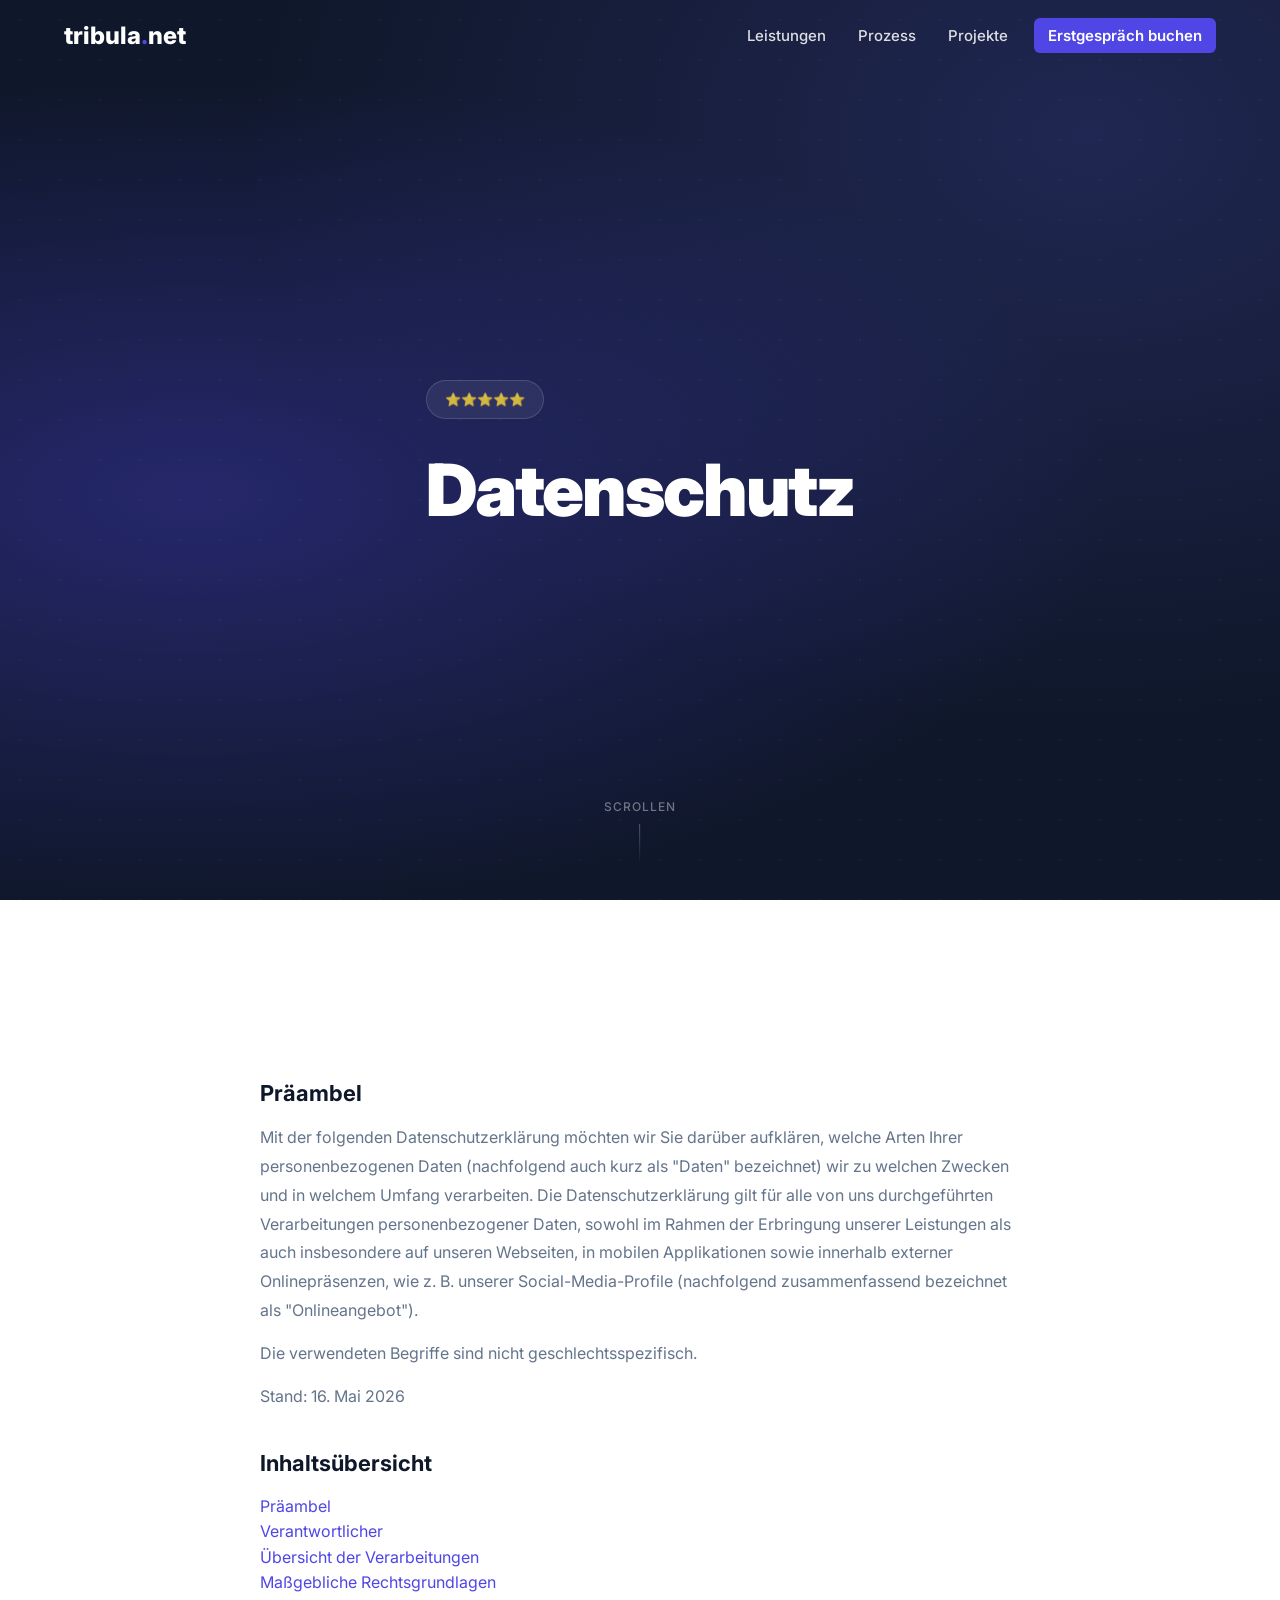
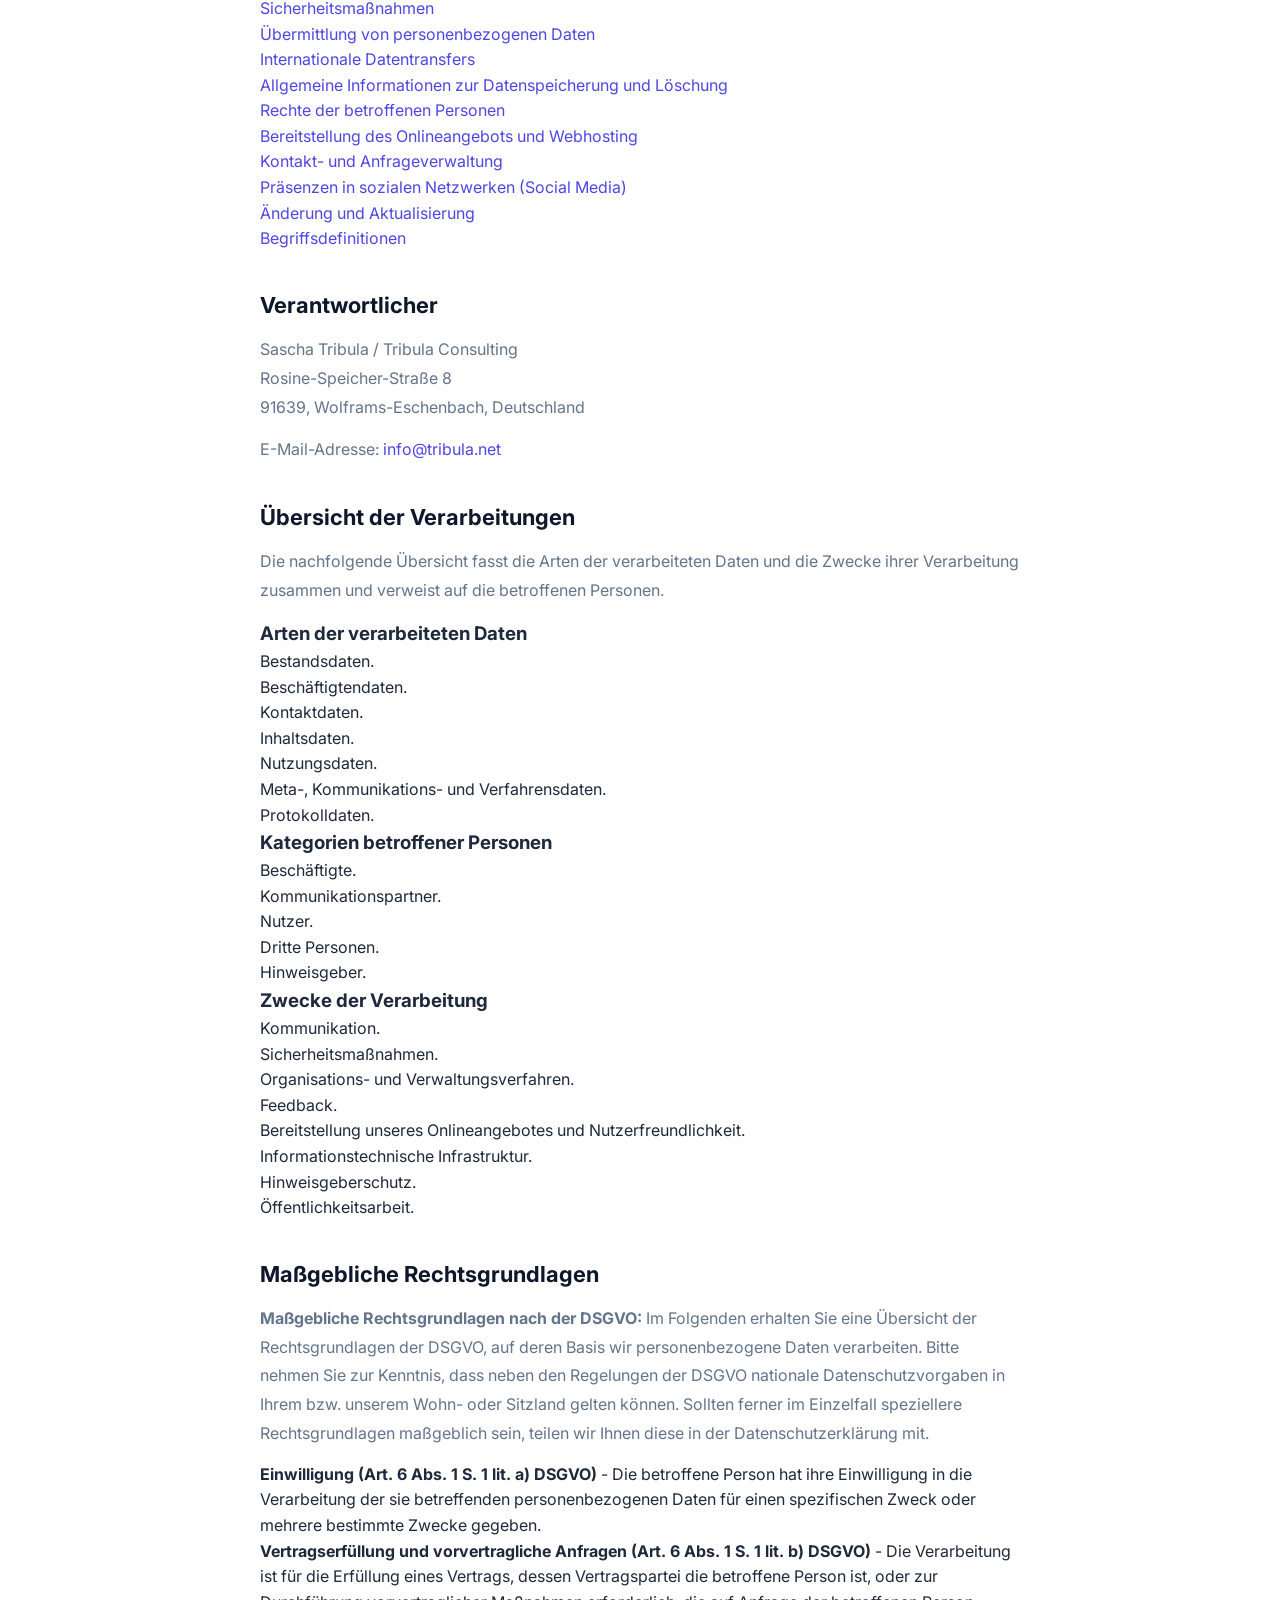
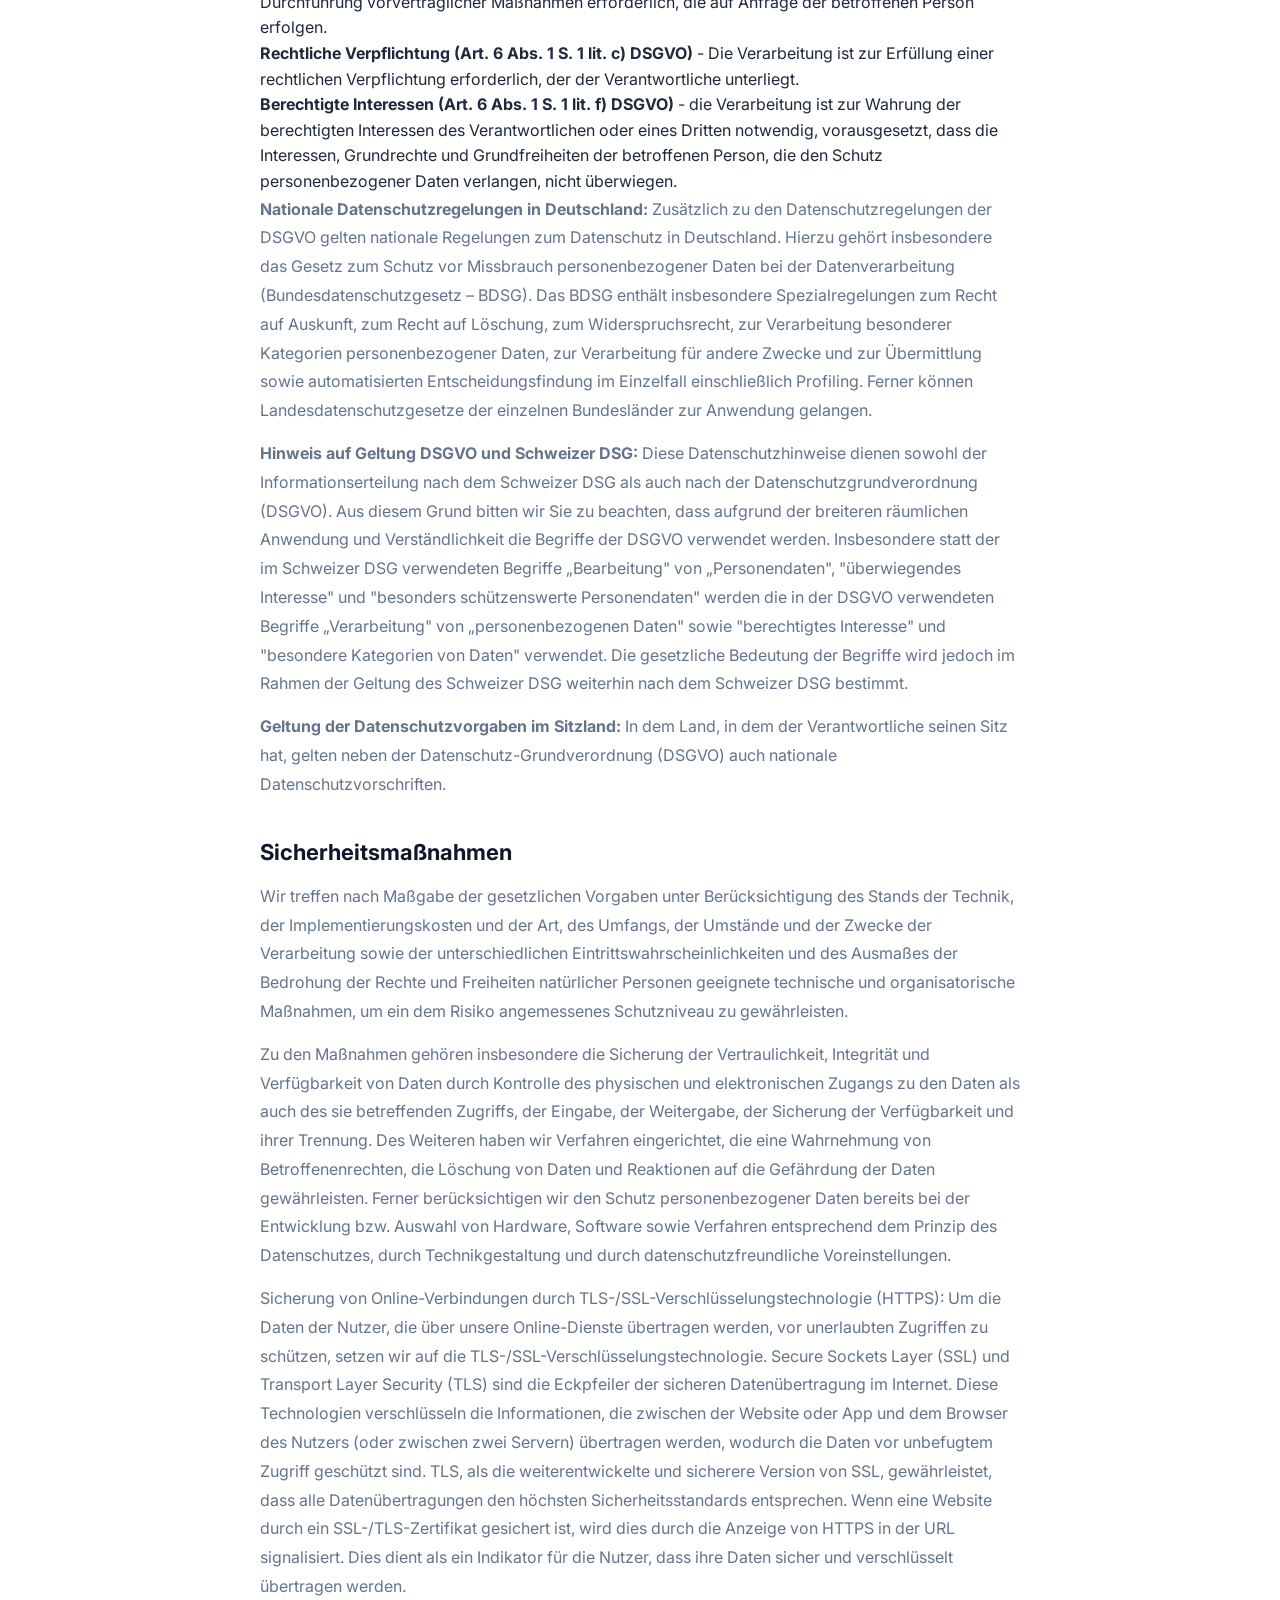
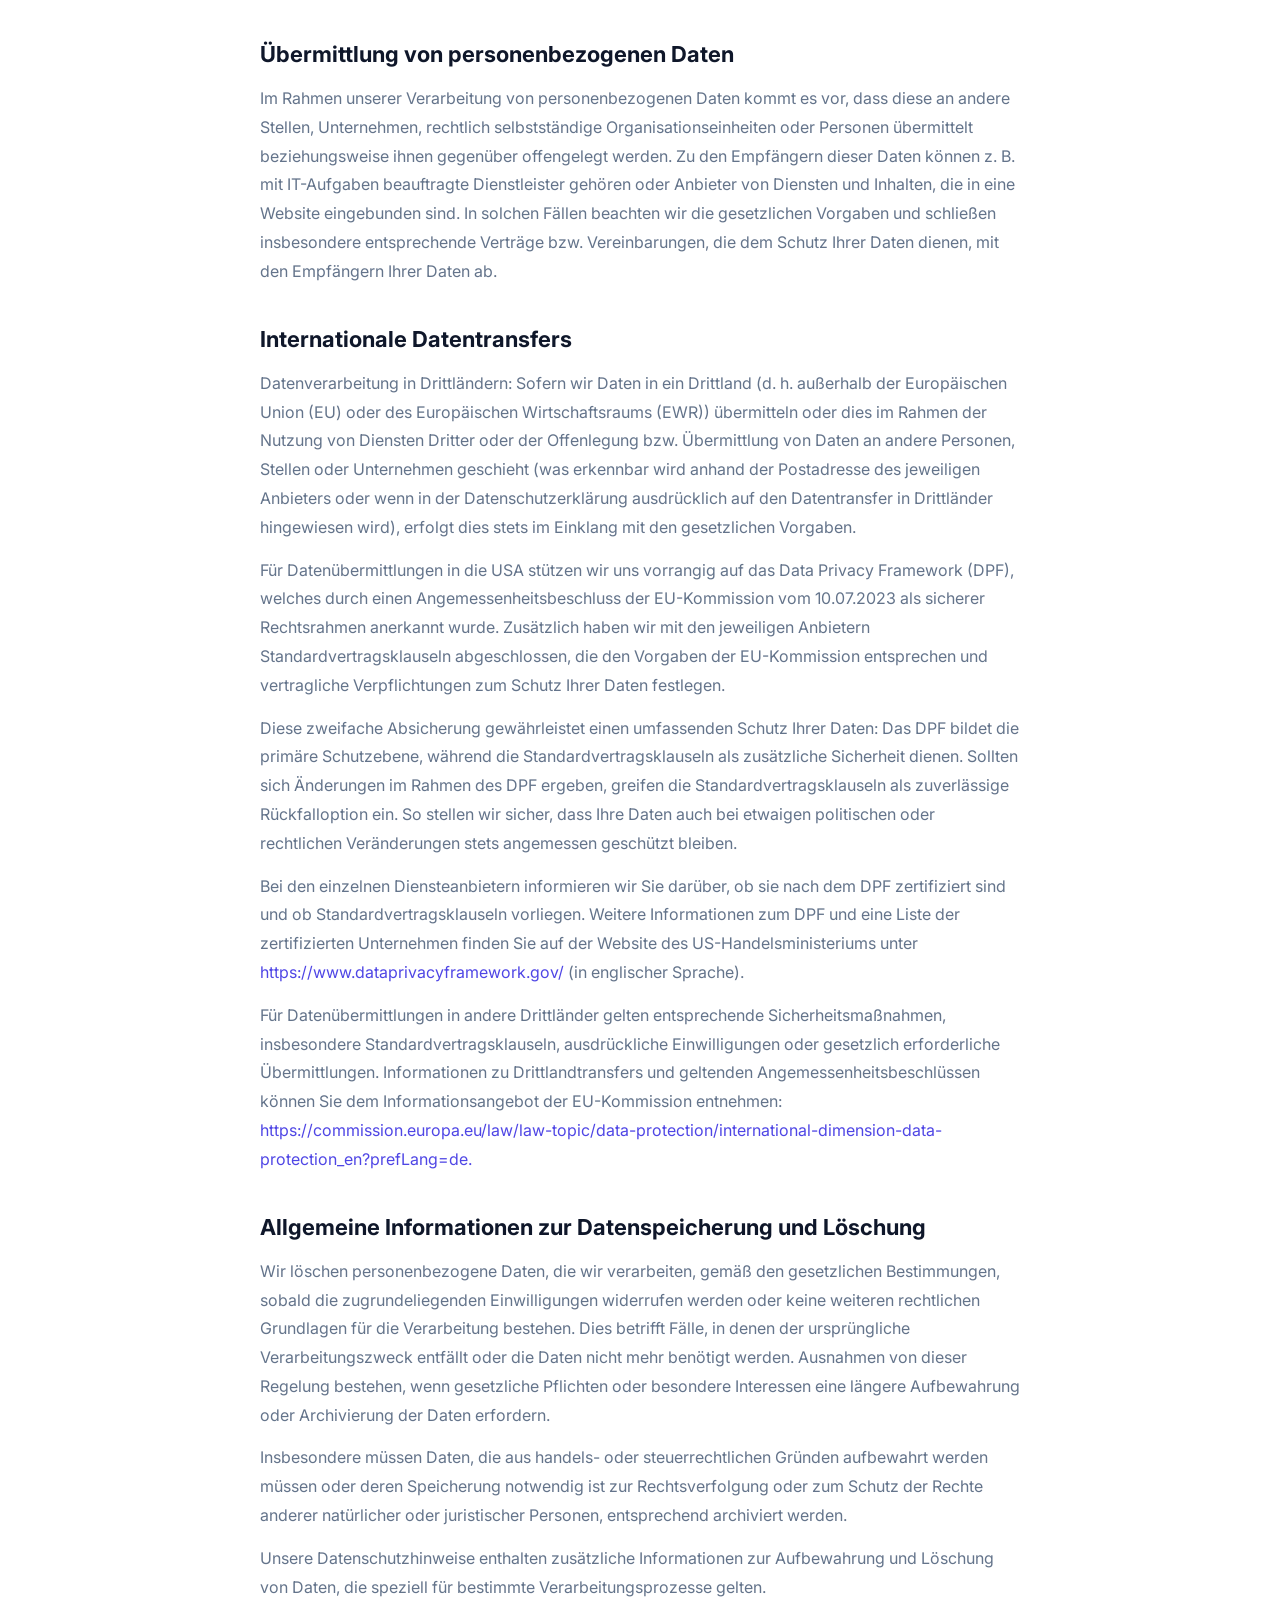
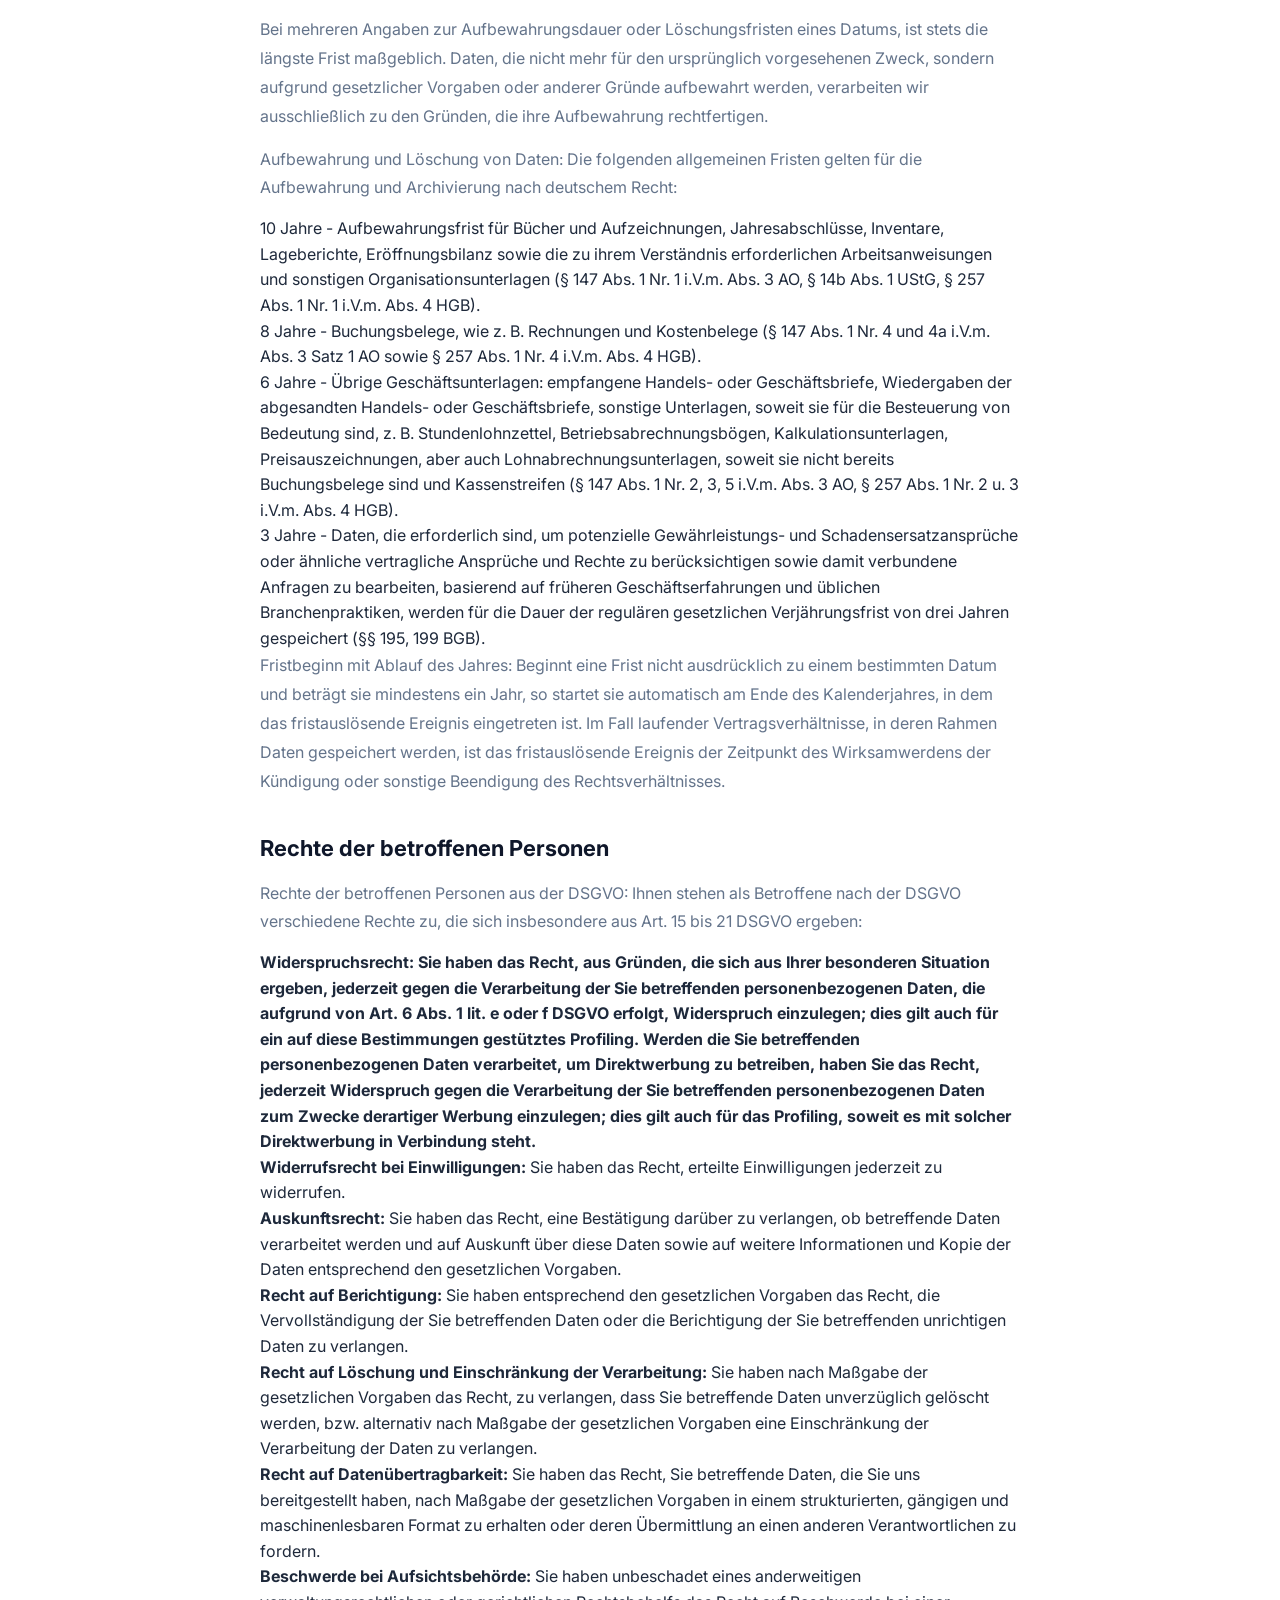
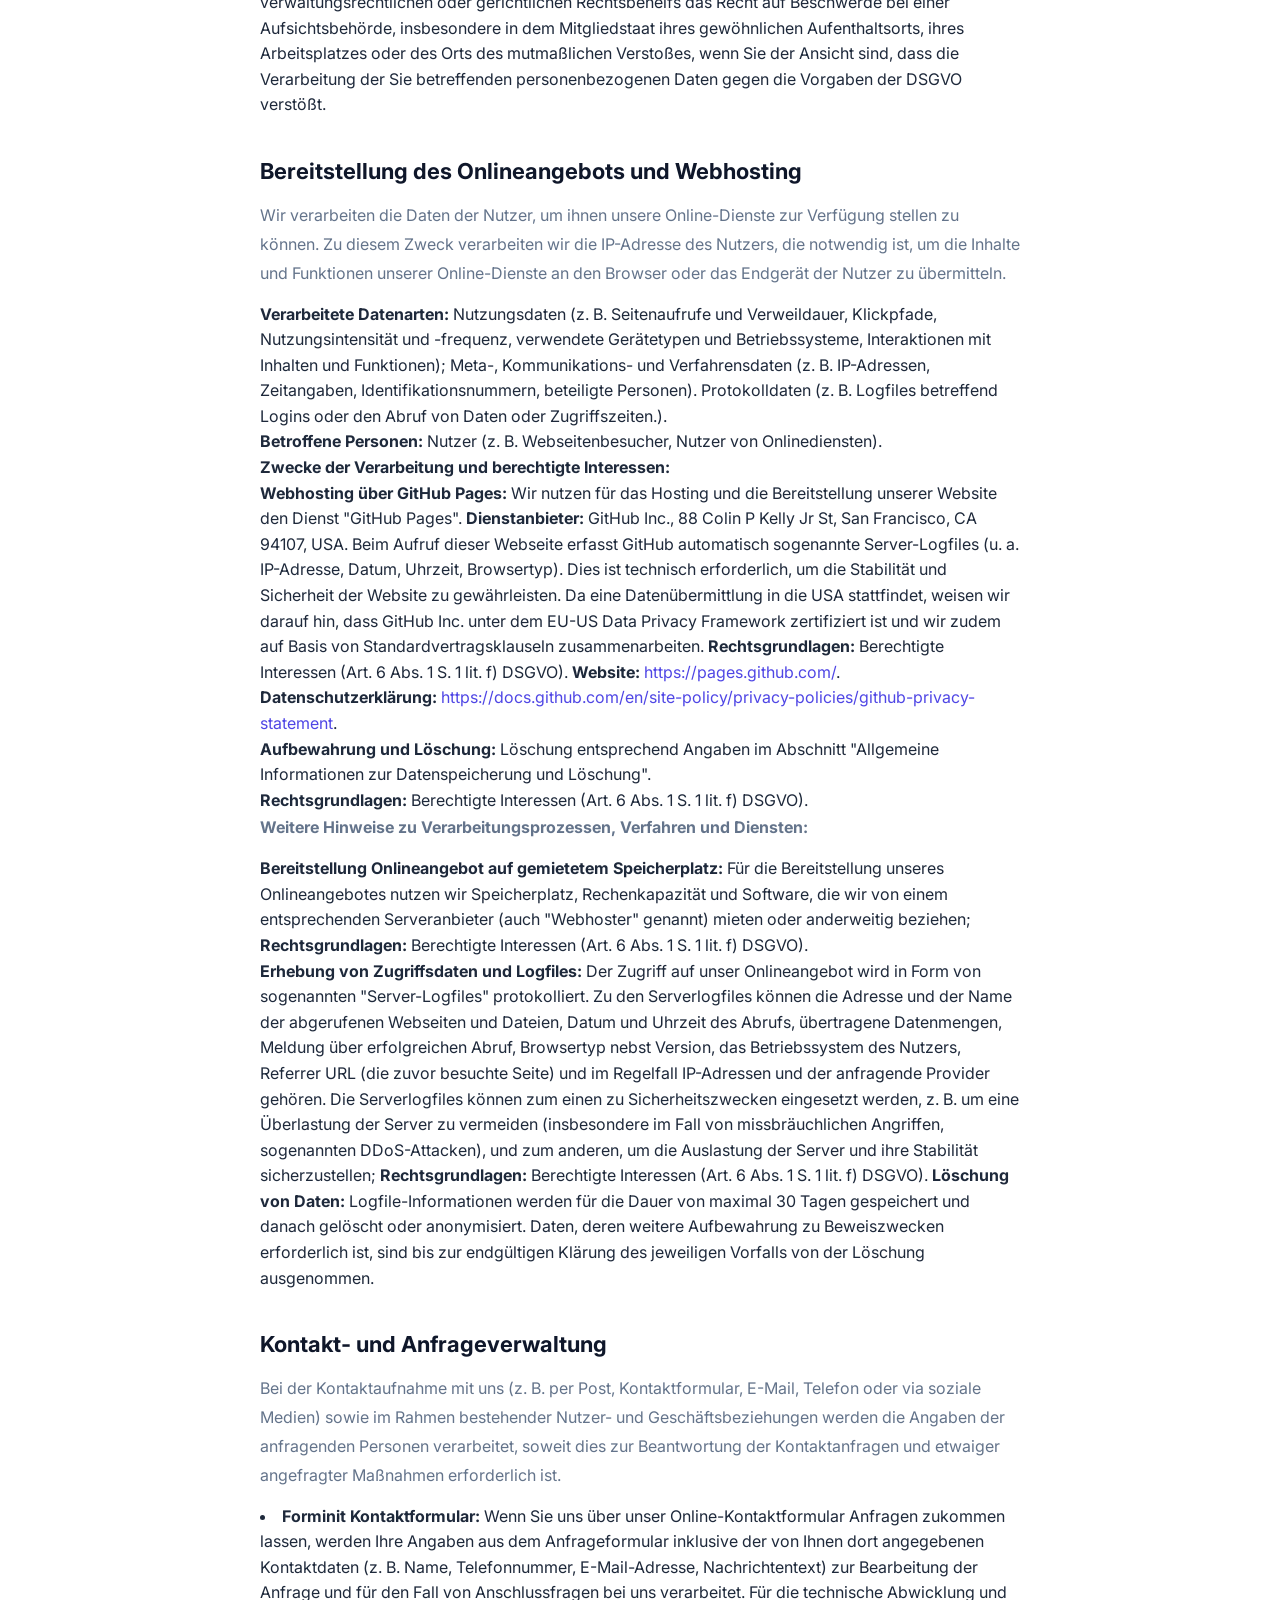
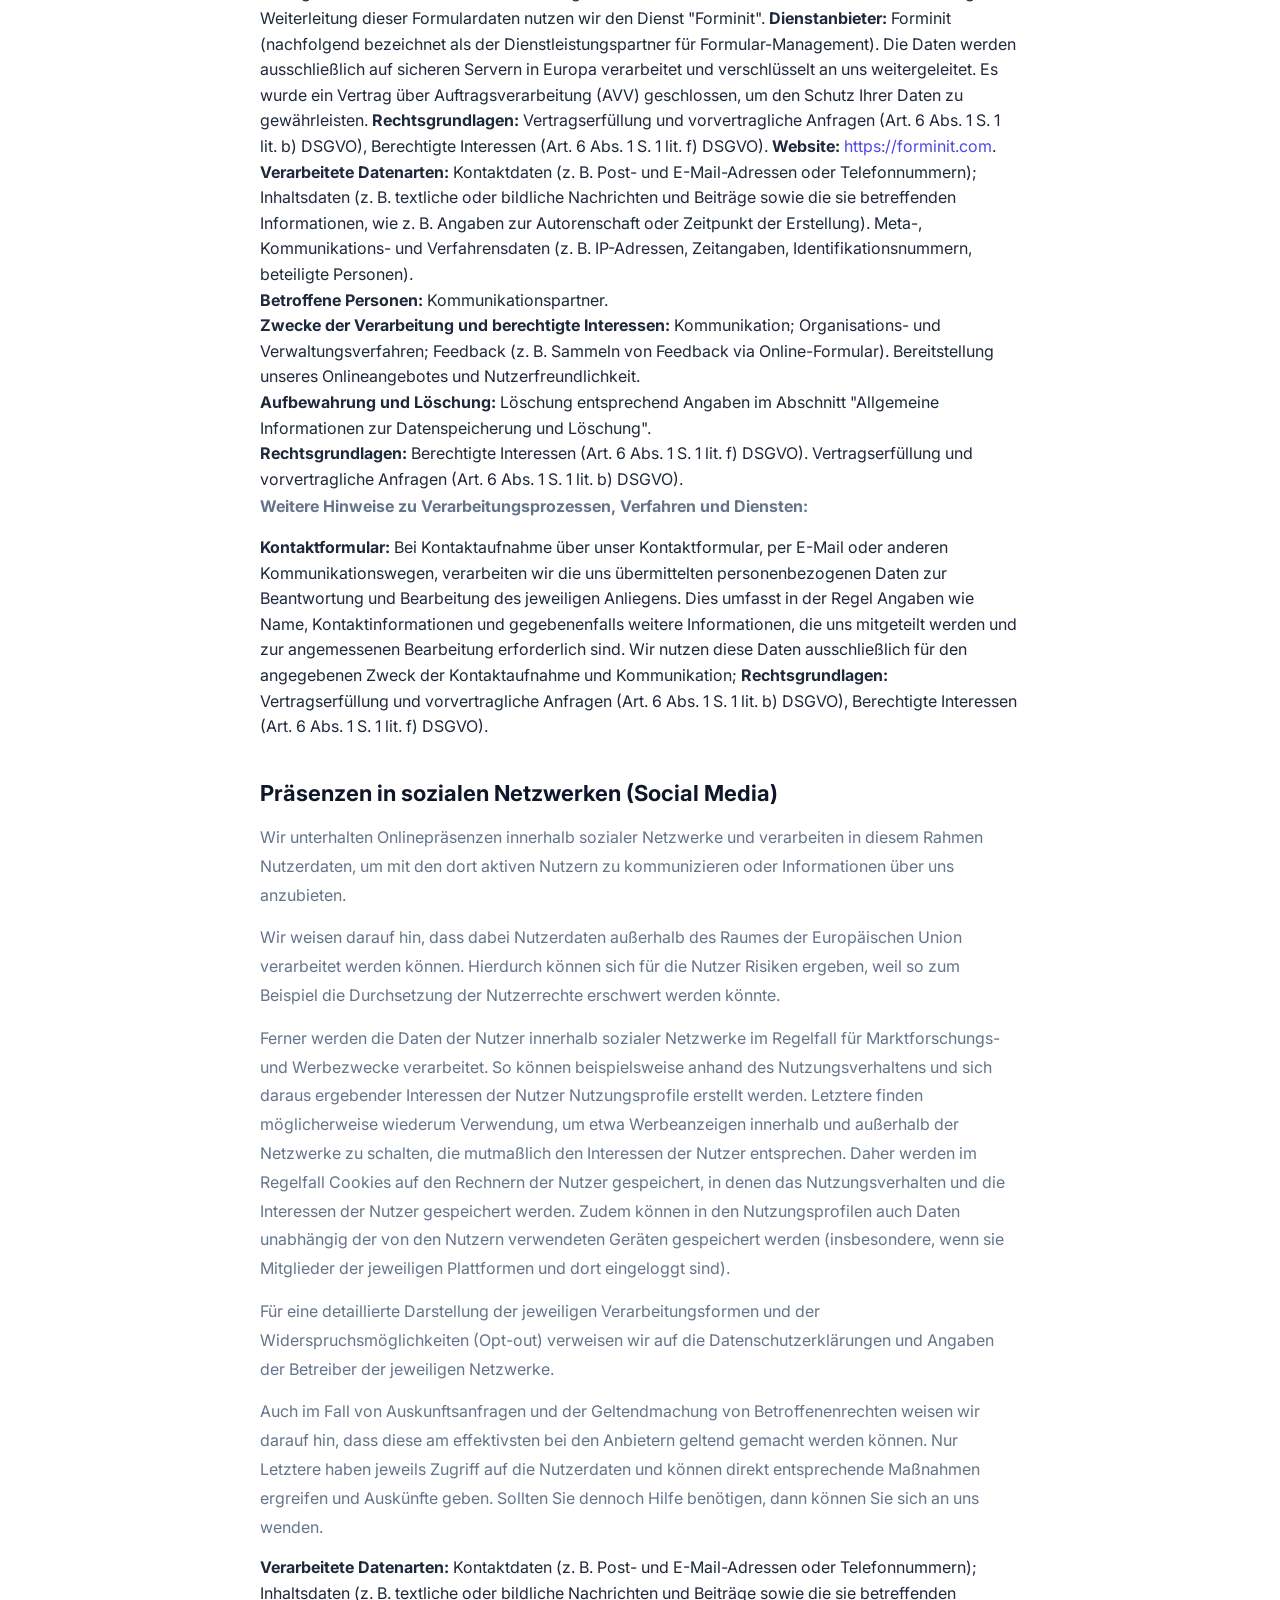
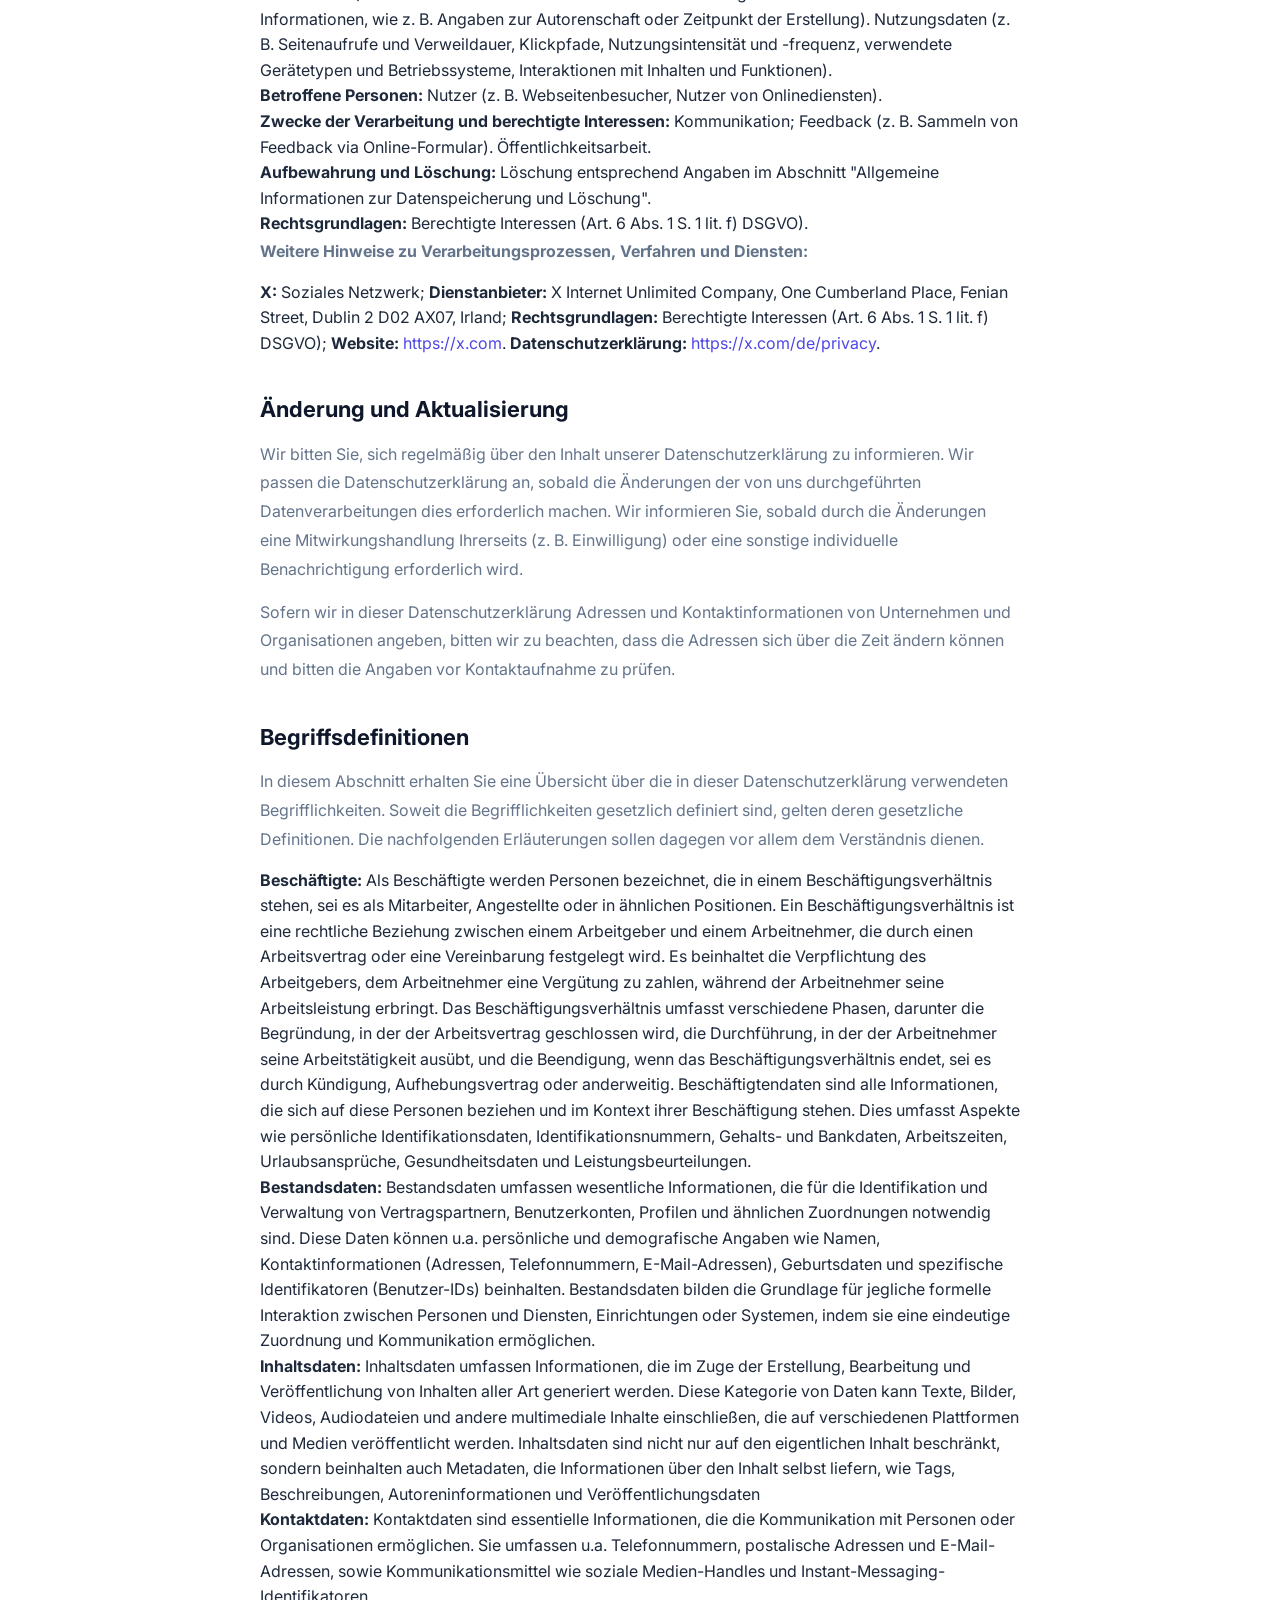
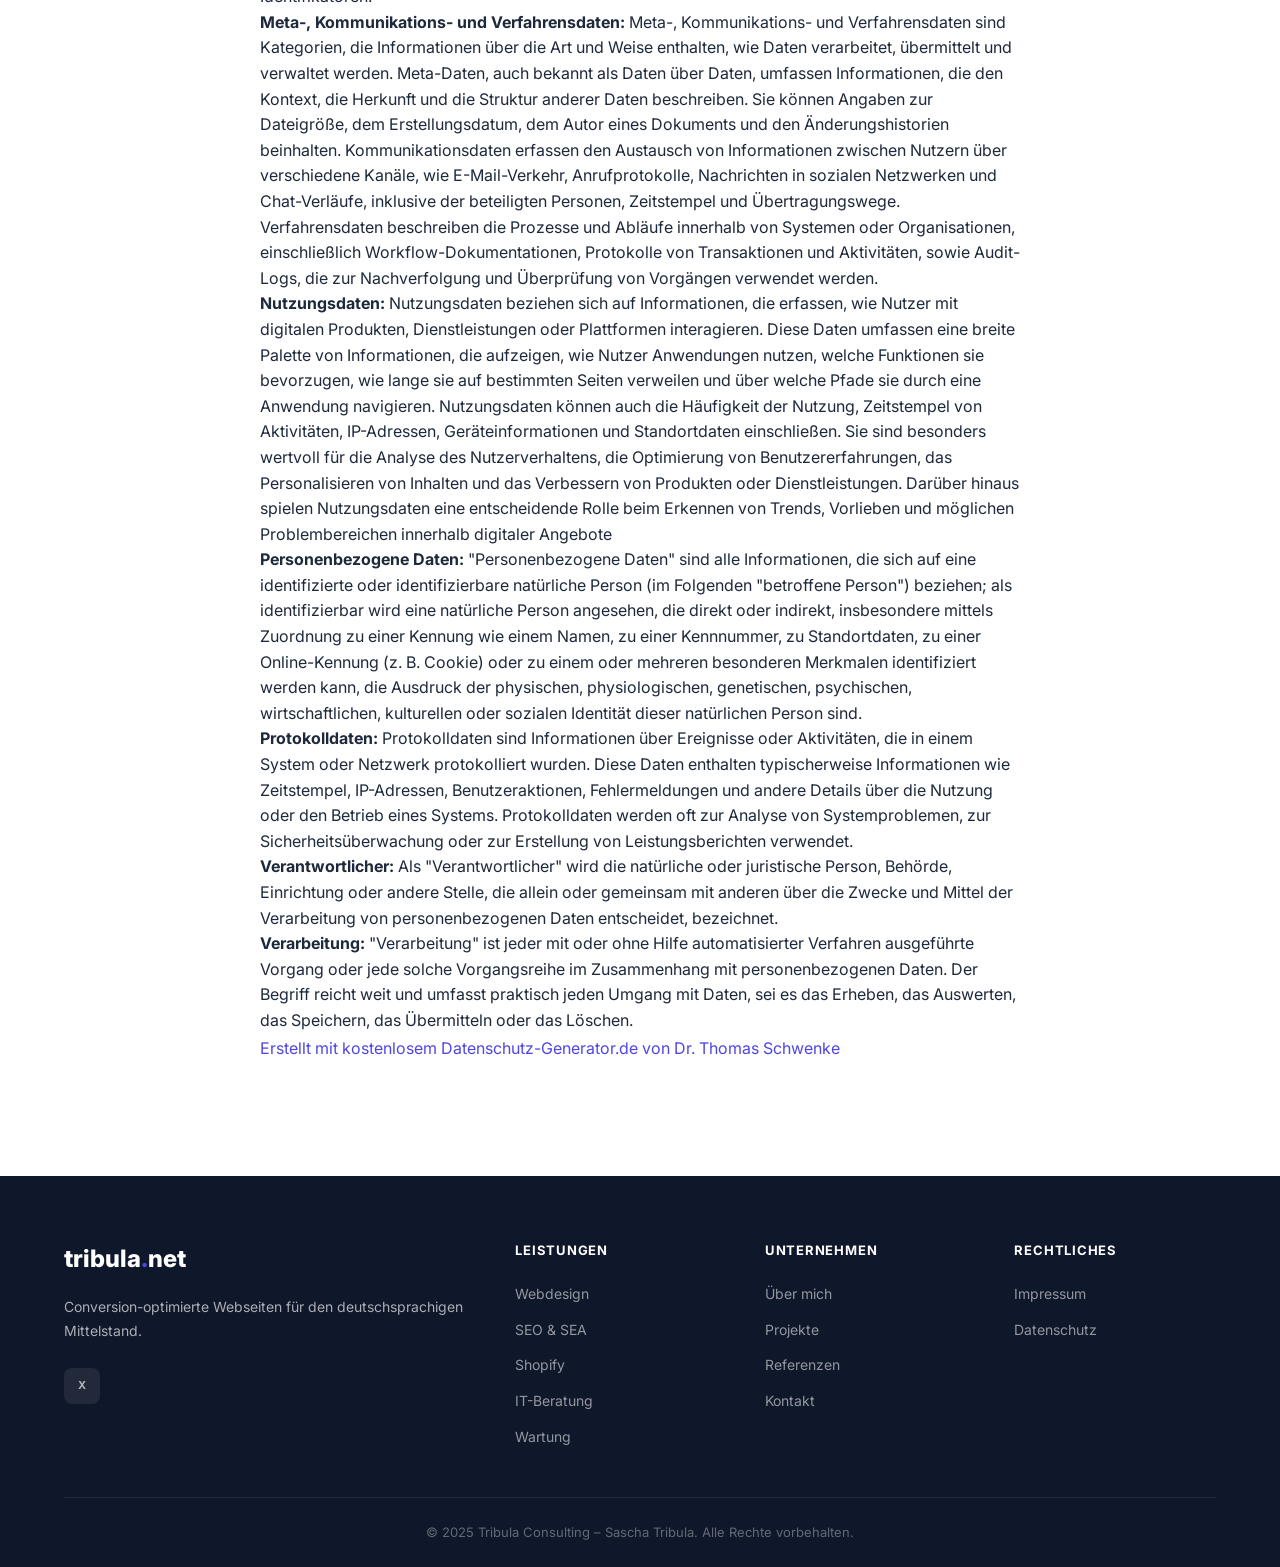
==== commit 14ab9552: "project info cards modified, legal pages done" ====
--- a/datenschutz.html
+++ b/datenschutz.html
@@ -59,7 +59,6 @@
                 <li><a class="index-link" href="#m225">Bereitstellung des Onlineangebots und Webhosting</a></li>
                 <li><a class="index-link" href="#m182">Kontakt- und Anfrageverwaltung</a></li>
                 <li><a class="index-link" href="#m136">Präsenzen in sozialen Netzwerken (Social Media)</a></li>
-                <li><a class="index-link" href="#m2324">Datenschutzinformationen für Hinweisgeber</a></li>
                 <li><a class="index-link" href="#m15">Änderung und Aktualisierung</a></li>
                 <li><a class="index-link" href="#m42">Begriffsdefinitionen</a></li>
             </ul>
@@ -433,177 +432,6 @@
                         DSGVO); </span><strong>Website:</strong> <a href="https://x.com"
                         target="_blank">https://x.com</a>. <strong>Datenschutzerklärung:</strong> <a
                         href="https://x.com/de/privacy" target="_blank">https://x.com/de/privacy</a>.</li>
-            </ul>
-            <h2 id="m2324">Datenschutzinformationen für Hinweisgeber</h2>
-            <p>In diesem Abschnitt finden Sie Informationen darüber, wie wir Daten von Personen, die Hinweise geben
-                (Hinweisgeber), sowie von betroffenen und beteiligten Parteien im Rahmen unseres Hinweisgeberverfahrens
-                handhaben. Unser Ziel ist es, eine unkomplizierte und<span
-                    class="dsg-license-content-blurred de dsg-ttip-activate"
-                    title="Bitte erwerben Sie eine Lizenz, um die Texte freizuschalten."> - Dieser Textbereich muss mit
-                    einer Premium Lizenz freischaltet werden. - premiumtext premiumtext premiumtext premiumtext
-                    premiumtext premiumtext premiumtext premiumtext premiumtext premiumtext premiumtext premiumtext
-                    premiumtext premiumtext premiumtext premiumtext premiumtext premiumtext premiumtext premiumtext
-                    premiumtext premiumtext premiumtext premiumtext premiumtext premiumtext premiumtext premiumtext
-                    premiumtext premiumtext premiumtext premiumtext premiumtext premiumtext premiumtext </span></p>
-            <p>Rechtsgrundlagen (Deutschland): Soweit wir Daten zur Erfüllung unserer gesetzlichen Pflichten
-                entsprechend dem Hinweisgeberschutzgesetz (HinSchG) verarbeiten, ist die rechtliche Basis der
-                Verarbeitung Artikel 6 Abs. 1 S. 1 lit. c) DSGVO und im Fall besonderer Kategorien personenbezogener
-                Daten Art. 9 Abs. 2 lit. g) DSGVO, § 22 BDSG, jeweils in Verbindung mit § 10 HinSchG. Dies bezieht sich
-                auf die Verpflichtung zur Einrichtung und zum Betrieb einer internen Hinweisgebermeldestelle, die
-                Erfüllung ihrer gesetzlichen Aufgaben und, im Fall der Nutzung der im Meldeverfahren erhobenen Daten,
-                das Ergreifen weiterer<span class="dsg-license-content-blurred de dsg-ttip-activate"
-                    title="Bitte erwerben Sie eine Lizenz, um die Texte freizuschalten."> - Dieser Textbereich muss mit
-                    einer Premium Lizenz freischaltet werden. - premiumtext premiumtext premiumtext premiumtext
-                    premiumtext premiumtext premiumtext premiumtext premiumtext premiumtext premiumtext premiumtext
-                    premiumtext premiumtext premiumtext premiumtext premiumtext premiumtext premiumtext premiumtext
-                    premiumtext premiumtext premiumtext premiumtext premiumtext premiumtext premiumtext premiumtext
-                    premiumtext premiumtext premiumtext premiumtext premiumtext premiumtext premiumtext premiumtext
-                    premiumtext premiumtext premiumtext premiumtext premiumtext premiumtext premiumtext premiumtext
-                    premiumtext premiumtext premiumtext premiumtext premiumtext premiumtext premiumtext premiumtext
-                    premiumtext premiumtext premiumtext premiumtext premiumtext premiumtext premiumtext premiumtext
-                    premiumtext premiumtext premiumtext premiumtext premiumtext premiumtext premiumtext premiumtext
-                    premiumtext premiumtext premiumtext premiumtext premiumtext premiumtext premiumtext premiumtext
-                    premiumtext premiumtext premiumtext premiumtext premiumtext premiumtext premiumtext premiumtext
-                    premiumtext premiumtext premiumtext premiumtext premiumtext premiumtext premiumtext premiumtext
-                    premiumtext premiumtext premiumtext premiumtext premiumtext premiumtext premiumtext premiumtext
-                    premiumtext premiumtext premiumtext premiumtext premiumtext premiumtext premiumtext premiumtext
-                    premiumtext premiumtext premiumtext premiumtext premiumtext premiumtext premiumtext premiumtext
-                    premiumtext premiumtext premiumtext premiumtext premiumtext premiumtext premiumtext </span></p>
-            <p>Verarbeitete Datenarten: Im Rahmen der Entgegennahme und Bearbeitung von Hinweisen sowie im
-                anschließenden Hinweisgeber-Verfahren können wir verschiedene Daten erheben. Diese umfassen insbesondere
-                die von einem Hinweisgeber bereitgestellten Daten, wie zum Beispiel:Name, Kontaktdaten und
-                Aufenthaltsort der Person, die den Hinweis gibt, Namen und Daten zu möglichen Zeugen oder Personen, die
-                von dem Hinweis betroffen sind, Namen und Daten zu den Personen, gegen die der Hinweis gerichtet ist,
-                Daten über das mutmaßliche Fehlverhalten, Weitere relevante Details, sofern vom<span
-                    class="dsg-license-content-blurred de dsg-ttip-activate"
-                    title="Bitte erwerben Sie eine Lizenz, um die Texte freizuschalten."> - Dieser Textbereich muss mit
-                    einer Premium Lizenz freischaltet werden. - premiumtext premiumtext premiumtext premiumtext
-                    premiumtext premiumtext premiumtext premiumtext premiumtext premiumtext premiumtext premiumtext
-                    premiumtext premiumtext premiumtext premiumtext premiumtext premiumtext premiumtext premiumtext
-                    premiumtext premiumtext premiumtext premiumtext premiumtext premiumtext premiumtext premiumtext
-                    premiumtext premiumtext premiumtext premiumtext premiumtext premiumtext premiumtext premiumtext
-                    premiumtext premiumtext premiumtext premiumtext premiumtext premiumtext premiumtext premiumtext
-                    premiumtext premiumtext premiumtext premiumtext premiumtext premiumtext premiumtext premiumtext
-                    premiumtext premiumtext premiumtext premiumtext premiumtext premiumtext premiumtext premiumtext
-                    premiumtext premiumtext premiumtext premiumtext premiumtext premiumtext premiumtext premiumtext
-                    premiumtext premiumtext premiumtext premiumtext premiumtext premiumtext </span></p>
-            <p>Besondere Kategorien personenbezogener Daten: Es kann vorkommen, dass wir im Rahmen unserer Tätigkeiten
-                besondere Arten von personenbezogenen Daten erfassen, insbesondere dann, wenn diese von einem
-                Hinweisgeber mitgeteilt werden. Dazu gehören: Gesundheitsbezogene Daten einer Person, Daten zur
-                rassischen oder ethnischen Herkunft<span class="dsg-license-content-blurred de dsg-ttip-activate"
-                    title="Bitte erwerben Sie eine Lizenz, um die Texte freizuschalten."> - Dieser Textbereich muss mit
-                    einer Premium Lizenz freischaltet werden. - premiumtext premiumtext premiumtext premiumtext
-                    premiumtext premiumtext premiumtext premiumtext premiumtext premiumtext premiumtext premiumtext
-                    premiumtext premiumtext premiumtext premiumtext premiumtext premiumtext premiumtext premiumtext
-                    premiumtext premiumtext premiumtext premiumtext premiumtext premiumtext premiumtext premiumtext
-                    premiumtext premiumtext premiumtext premiumtext premiumtext premiumtext premiumtext premiumtext
-                    premiumtext </span></p>
-            <p>Nutzung unserer Onlineformulare: Bitte beachten Sie, dass die Möglichkeit besteht, Hinweise anonym
-                abzugeben. Um die Sicherheit Ihrer Daten bei der Nutzung unserer Online-Formulare zu gewährleisten,
-                empfehlen wir, diese im sogenannten 'Inkognito-Modus' Ihres Browsers aufzurufen. So können Sie ein
-                Inkognito-Fenster öffnen: a) Auf einem Windows-PC: Öffnen Sie Ihren Browser und drücken Sie
-                Strg+Shift+N; b) Auf einem Mac: Öffnen Sie Ihren Browser und drücken Sie Command+Shift+N; c) Auf mobilen
-                Endgeräten: Wechseln Sie über das Tab-Menü in den privaten Modus.</p>
-            <p>Beim Aufrufen unserer Website im normalen Modus sendet Ihr<span
-                    class="dsg-license-content-blurred de dsg-ttip-activate"
-                    title="Bitte erwerben Sie eine Lizenz, um die Texte freizuschalten."> - Dieser Textbereich muss mit
-                    einer Premium Lizenz freischaltet werden. - premiumtext premiumtext premiumtext premiumtext
-                    premiumtext premiumtext premiumtext premiumtext premiumtext premiumtext premiumtext premiumtext
-                    premiumtext premiumtext premiumtext premiumtext premiumtext premiumtext premiumtext premiumtext
-                    premiumtext premiumtext premiumtext premiumtext premiumtext premiumtext premiumtext premiumtext
-                    premiumtext premiumtext premiumtext premiumtext premiumtext premiumtext premiumtext premiumtext
-                    premiumtext premiumtext premiumtext premiumtext premiumtext premiumtext premiumtext premiumtext
-                    premiumtext premiumtext premiumtext premiumtext premiumtext premiumtext premiumtext premiumtext
-                    premiumtext premiumtext premiumtext premiumtext premiumtext premiumtext premiumtext premiumtext
-                    premiumtext premiumtext premiumtext premiumtext premiumtext premiumtext premiumtext premiumtext
-                    premiumtext premiumtext premiumtext premiumtext premiumtext premiumtext premiumtext premiumtext
-                    premiumtext premiumtext premiumtext premiumtext premiumtext premiumtext premiumtext premiumtext
-                    premiumtext premiumtext premiumtext premiumtext premiumtext premiumtext premiumtext premiumtext
-                    premiumtext premiumtext premiumtext premiumtext premiumtext premiumtext premiumtext premiumtext
-                    premiumtext premiumtext premiumtext premiumtext premiumtext premiumtext premiumtext premiumtext
-                    premiumtext premiumtext premiumtext </span></p>
-            <p>Angabe von Namen: Sie haben die Möglichkeit, Hinweise anonym abzugeben. Insofern es nicht durch nationale
-                Gesetzgebungen untersagt ist, empfehlen wir jedoch die Angabe Ihres Namens und Ihrer Kontaktdaten. Dies
-                ermöglicht uns, die Meldung effektiver nachzugehen und gegebenenfalls direkt mit Ihnen in Kontakt zu
-                treten.</p>
-            <p>Falls Sie Ihren Namen und Kontaktdaten angeben, wird Ihre Identität streng vertraulich<span
-                    class="dsg-license-content-blurred de dsg-ttip-activate"
-                    title="Bitte erwerben Sie eine Lizenz, um die Texte freizuschalten."> - Dieser Textbereich muss mit
-                    einer Premium Lizenz freischaltet werden. - premiumtext premiumtext premiumtext premiumtext
-                    premiumtext premiumtext premiumtext premiumtext premiumtext premiumtext premiumtext premiumtext
-                    premiumtext premiumtext premiumtext premiumtext premiumtext premiumtext premiumtext premiumtext
-                    premiumtext premiumtext premiumtext premiumtext premiumtext premiumtext premiumtext premiumtext
-                    premiumtext premiumtext premiumtext premiumtext premiumtext premiumtext premiumtext premiumtext
-                    premiumtext premiumtext premiumtext premiumtext premiumtext premiumtext premiumtext premiumtext
-                    premiumtext premiumtext premiumtext premiumtext premiumtext premiumtext premiumtext premiumtext
-                </span></p>
-            <p>Bereitstellung von Daten an Dritte: Daten, die im Zusammenhang mit den abgegebenen Hinweisen stehen,
-                werden von uns nur unter bestimmten Umständen an Dritte weitergegeben. Dies geschieht entweder a) wenn
-                Sie uns Ihre ausdrückliche Einwilligung dazu erteilt haben, oder b) wenn eine gesetzliche Verpflichtung
-                zur Weitergabe der Daten besteht. Zu den möglichen Dritten gehören öffentliche Behörden, Regierungs-,
-                Regulierungs- oder Steuerbehörden, falls die Weitergabe zur Erfüllung einer gesetzlichen oder
-                regulatorischen Verpflichtung notwendig ist. Außerdem können wir im Rahmen gesetzlicher Bestimmungen
-                Rechtsanwälte und andere Fachberater beauftragen. Diese sind dazu berechtigt, vermutetes Fehlverhalten
-                zu prüfen und erforderliche Maßnahmen nach einer Untersuchung zu ergreifen, wie beispielsweise die
-                Einleitung von Disziplinar- oder Gerichtsverfahren. Zudem können von uns sorgfältig ausgewählte und
-                überwachte Dienstleister Daten zu diesen Zwecken erhalten (beispielsweise Betreiber eines webbasierten
-                Meldesystems). Diese Dienstleister sind jedoch im Rahmen einer Auftragsdatenverarbeitung vertraglich zur
-                Einhaltung der geltenden Datenschutzbestimmungen verpflichtet.</p>
-            <p>Datenaufbewahrung und -löschung: Personenbezogene Daten werden nur so lange verarbeitet, wie es zur
-                Erfüllung der oben beschriebenen Verarbeitungszwecke erforderlich ist. Sind diese Daten für die
-                genannten Zwecke nicht mehr notwendig, erfolgt eine Löschung. In bestimmten Situationen können<span
-                    class="dsg-license-content-blurred de dsg-ttip-activate"
-                    title="Bitte erwerben Sie eine Lizenz, um die Texte freizuschalten."> - Dieser Textbereich muss mit
-                    einer Premium Lizenz freischaltet werden. - premiumtext premiumtext premiumtext premiumtext
-                    premiumtext premiumtext premiumtext premiumtext premiumtext premiumtext premiumtext premiumtext
-                    premiumtext premiumtext premiumtext premiumtext premiumtext premiumtext premiumtext premiumtext
-                    premiumtext premiumtext premiumtext premiumtext premiumtext premiumtext premiumtext premiumtext
-                    premiumtext premiumtext premiumtext premiumtext premiumtext premiumtext </span></p>
-            <p>Technische und organisatorische Maßnahmen: Wir haben die erforderlichen vertraglichen, technischen und
-                organisatorischen Maßnahmen implementiert, um die Sicherheit aller von uns verarbeiteten Daten zu
-                gewährleisten. Diese Daten werden ausschließlich für die festgelegten Zwecke verarbeitet. Die
-                eingehenden Hinweise werden von dazu<span class="dsg-license-content-blurred de dsg-ttip-activate"
-                    title="Bitte erwerben Sie eine Lizenz, um die Texte freizuschalten."> - Dieser Textbereich muss mit
-                    einer Premium Lizenz freischaltet werden. - premiumtext premiumtext premiumtext premiumtext
-                    premiumtext premiumtext premiumtext premiumtext premiumtext premiumtext premiumtext premiumtext
-                    premiumtext premiumtext premiumtext premiumtext premiumtext premiumtext premiumtext premiumtext
-                    premiumtext premiumtext premiumtext premiumtext premiumtext premiumtext premiumtext premiumtext
-                    premiumtext premiumtext premiumtext premiumtext premiumtext premiumtext premiumtext </span></p>
-            <ul class="m-elements">
-                <li><strong>Verarbeitete Datenarten:</strong> Bestandsdaten (z. B. der vollständige Name, Wohnadresse,
-                    Kontaktinformationen, Kundennummer,<span class="dsg-license-content-blurred de dsg-ttip-activate"
-                        title="Bitte erwerben Sie eine Lizenz, um die Texte freizuschalten."> - Dieser Textbereich muss
-                        mit einer Premium Lizenz freischaltet werden. - premiumtext premiumtext premiumtext </span>);
-                    Beschäftigtendaten (Informationen zu Mitarbeitern und anderen Personen in einem<span
-                        class="dsg-license-content-blurred de dsg-ttip-activate"
-                        title="Bitte erwerben Sie eine Lizenz, um die Texte freizuschalten."> - Dieser Textbereich muss
-                        mit einer Premium Lizenz freischaltet werden. - premiumtext premiumtext premiumtext </span>);
-                    Kontaktdaten (z. B. Post- und E-Mail-Adressen oder<span
-                        class="dsg-license-content-blurred de dsg-ttip-activate"
-                        title="Bitte erwerben Sie eine Lizenz, um die Texte freizuschalten."> - Dieser Textbereich muss
-                        mit einer Premium Lizenz freischaltet werden. - premiumtext premiumtext premiumtext </span>);
-                    Inhaltsdaten (z. B. textliche oder bildliche Nachrichten und Beiträge sowie die sie betreffenden
-                    Informationen, wie z. B. Angaben zur Autorenschaft<span
-                        class="dsg-license-content-blurred de dsg-ttip-activate"
-                        title="Bitte erwerben Sie eine Lizenz, um die Texte freizuschalten."> - Dieser Textbereich muss
-                        mit einer Premium Lizenz freischaltet werden. - premiumtext premiumtext premiumtext premiumtext
-                        premiumtext premiumtext </span>). Nutzungsdaten (z. B. Seitenaufrufe und Verweildauer,
-                    Klickpfade, Nutzungsintensität und -frequenz, verwendete Gerätetypen und Betriebssysteme,
-                    Interaktionen mit<span class="dsg-license-content-blurred de dsg-ttip-activate"
-                        title="Bitte erwerben Sie eine Lizenz, um die Texte freizuschalten."> - Dieser Textbereich muss
-                        mit einer Premium Lizenz freischaltet werden. - premiumtext premiumtext premiumtext premiumtext
-                        premiumtext </span>).</li>
-                <li><strong>Betroffene Personen:</strong> Beschäftigte (z. B. Angestellte, Bewerber, Aushilfskräfte und
-                    sonstige<span class="dsg-license-content-blurred de dsg-ttip-activate"
-                        title="Bitte erwerben Sie eine Lizenz, um die Texte freizuschalten."> - Dieser Textbereich muss
-                        mit einer Premium Lizenz freischaltet werden. - premiumtext premiumtext premiumtext </span>);
-                    Dritte Personen. Hinweisgeber.</li>
-                <li><strong>Zwecke der Verarbeitung und berechtigte Interessen:</strong> Hinweisgeberschutz.</li>
-                <li><strong>Aufbewahrung und Löschung:</strong> Löschung entsprechend Angaben im Abschnitt "Allgemeine
-                    Informationen zur Datenspeicherung und Löschung".</li>
-                <li class=""><strong>Rechtsgrundlagen:</strong> Einwilligung (Art. 6 Abs. 1 S. 1 lit. a) DSGVO);
-                    Rechtliche Verpflichtung (Art. 6 Abs. 1 S. 1 lit. c) DSGVO). Berechtigte Interessen (Art. 6 Abs. 1
-                    S. 1 lit. f) DSGVO).</li>
             </ul>
             <h2 id="m15">Änderung und Aktualisierung</h2>
             <p>Wir bitten Sie, sich regelmäßig über den Inhalt unserer Datenschutzerklärung zu informieren. Wir passen
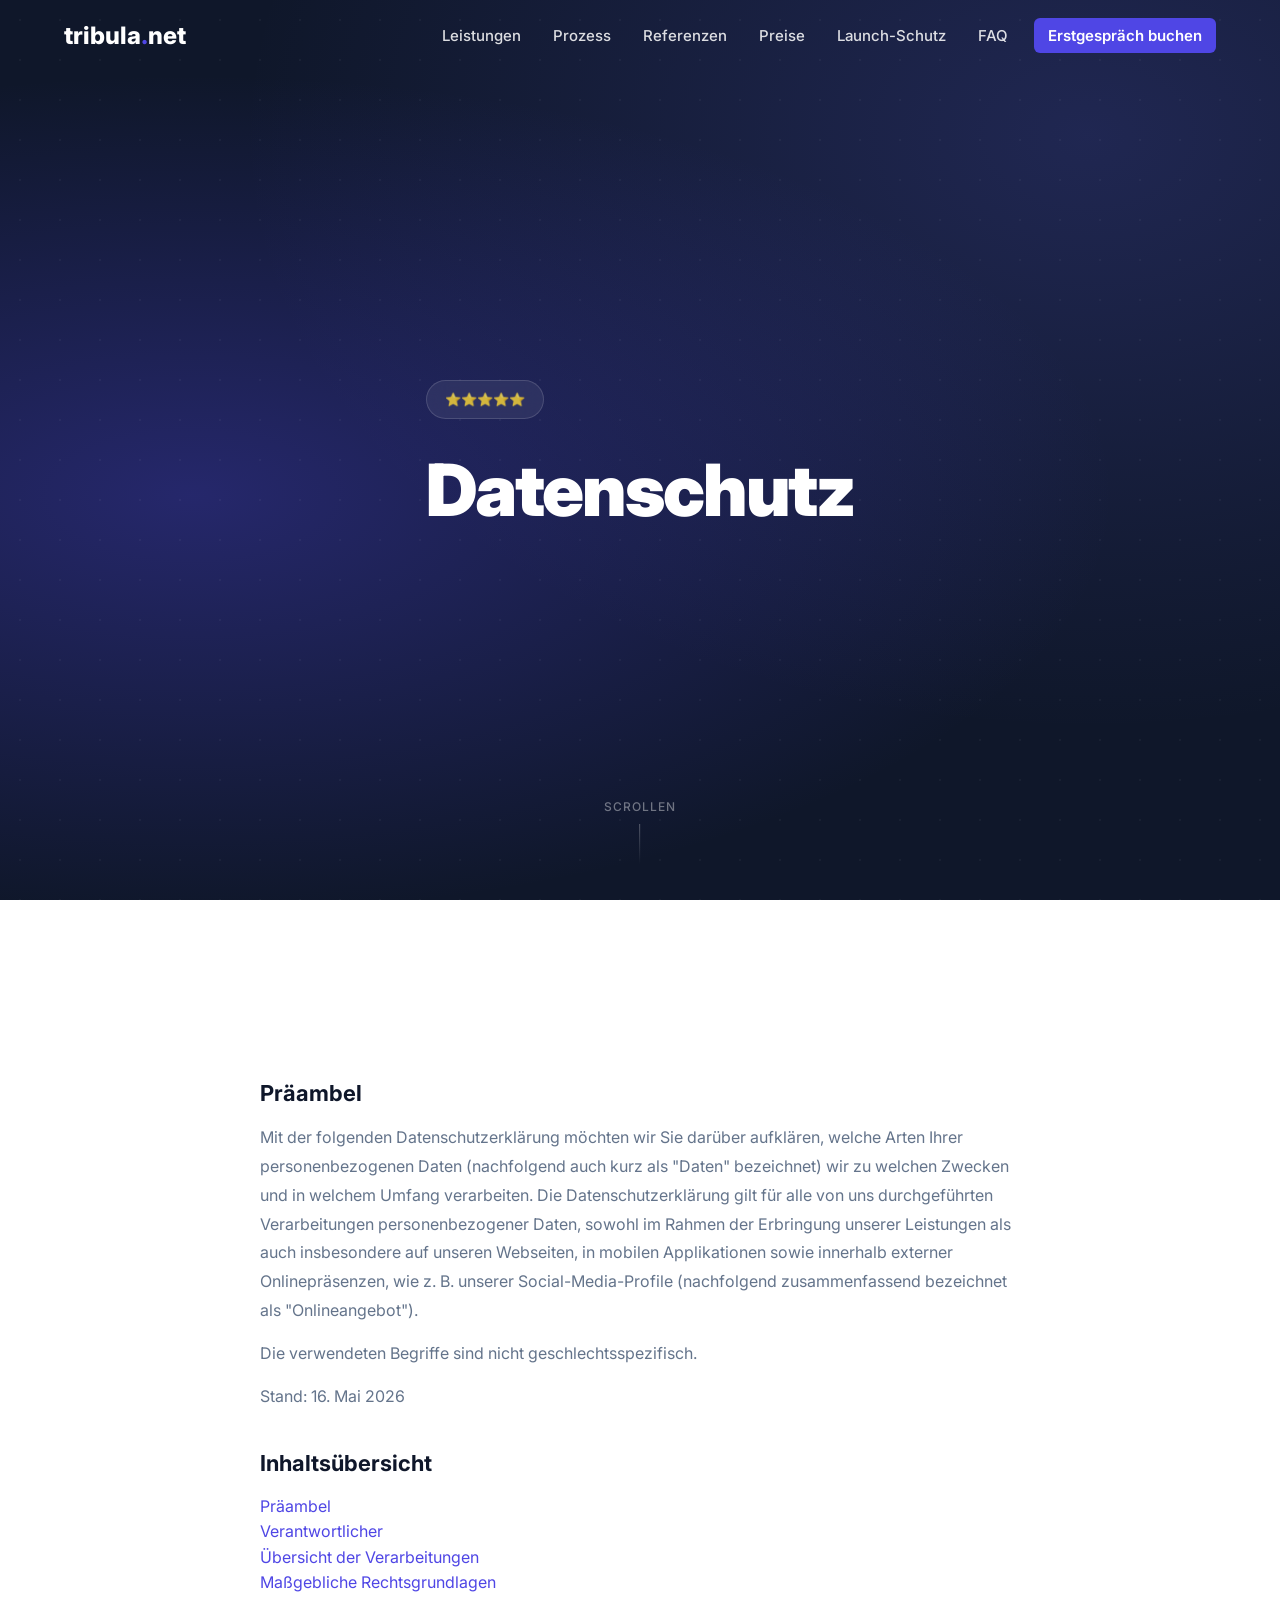
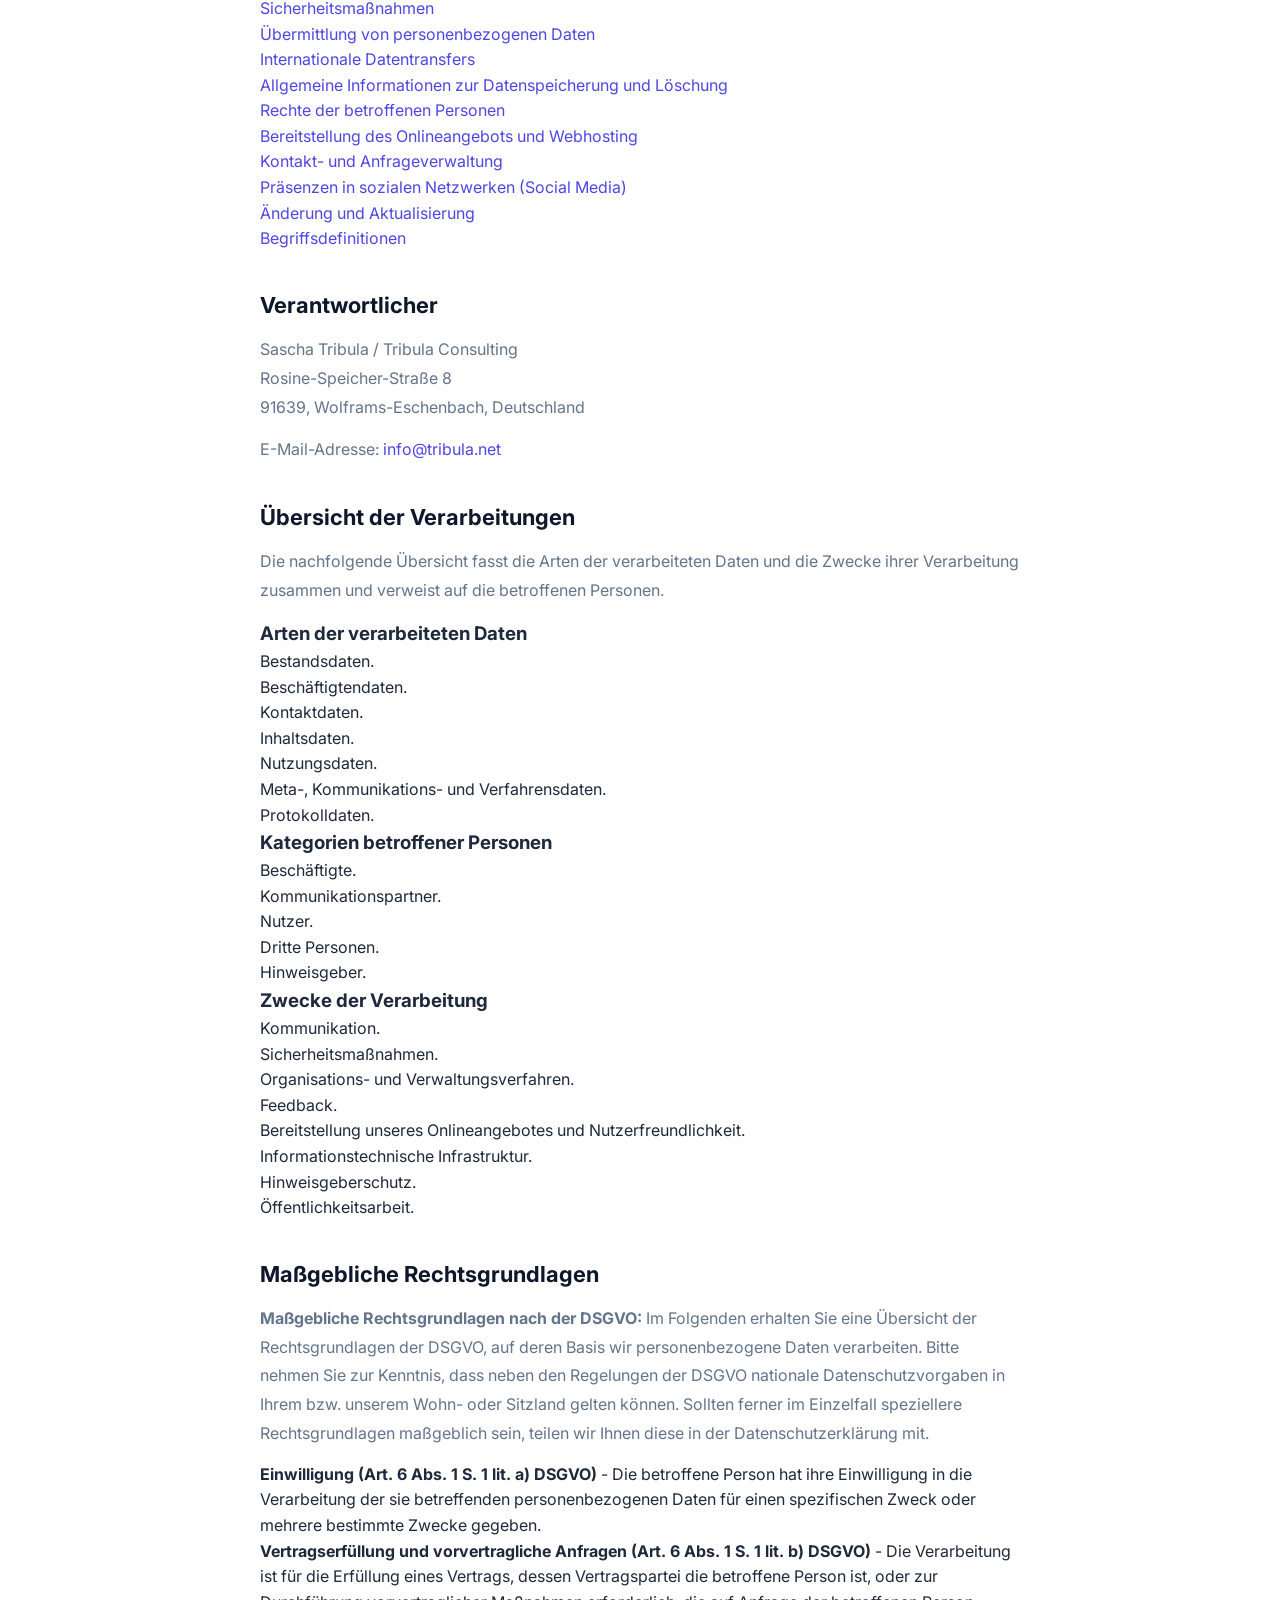
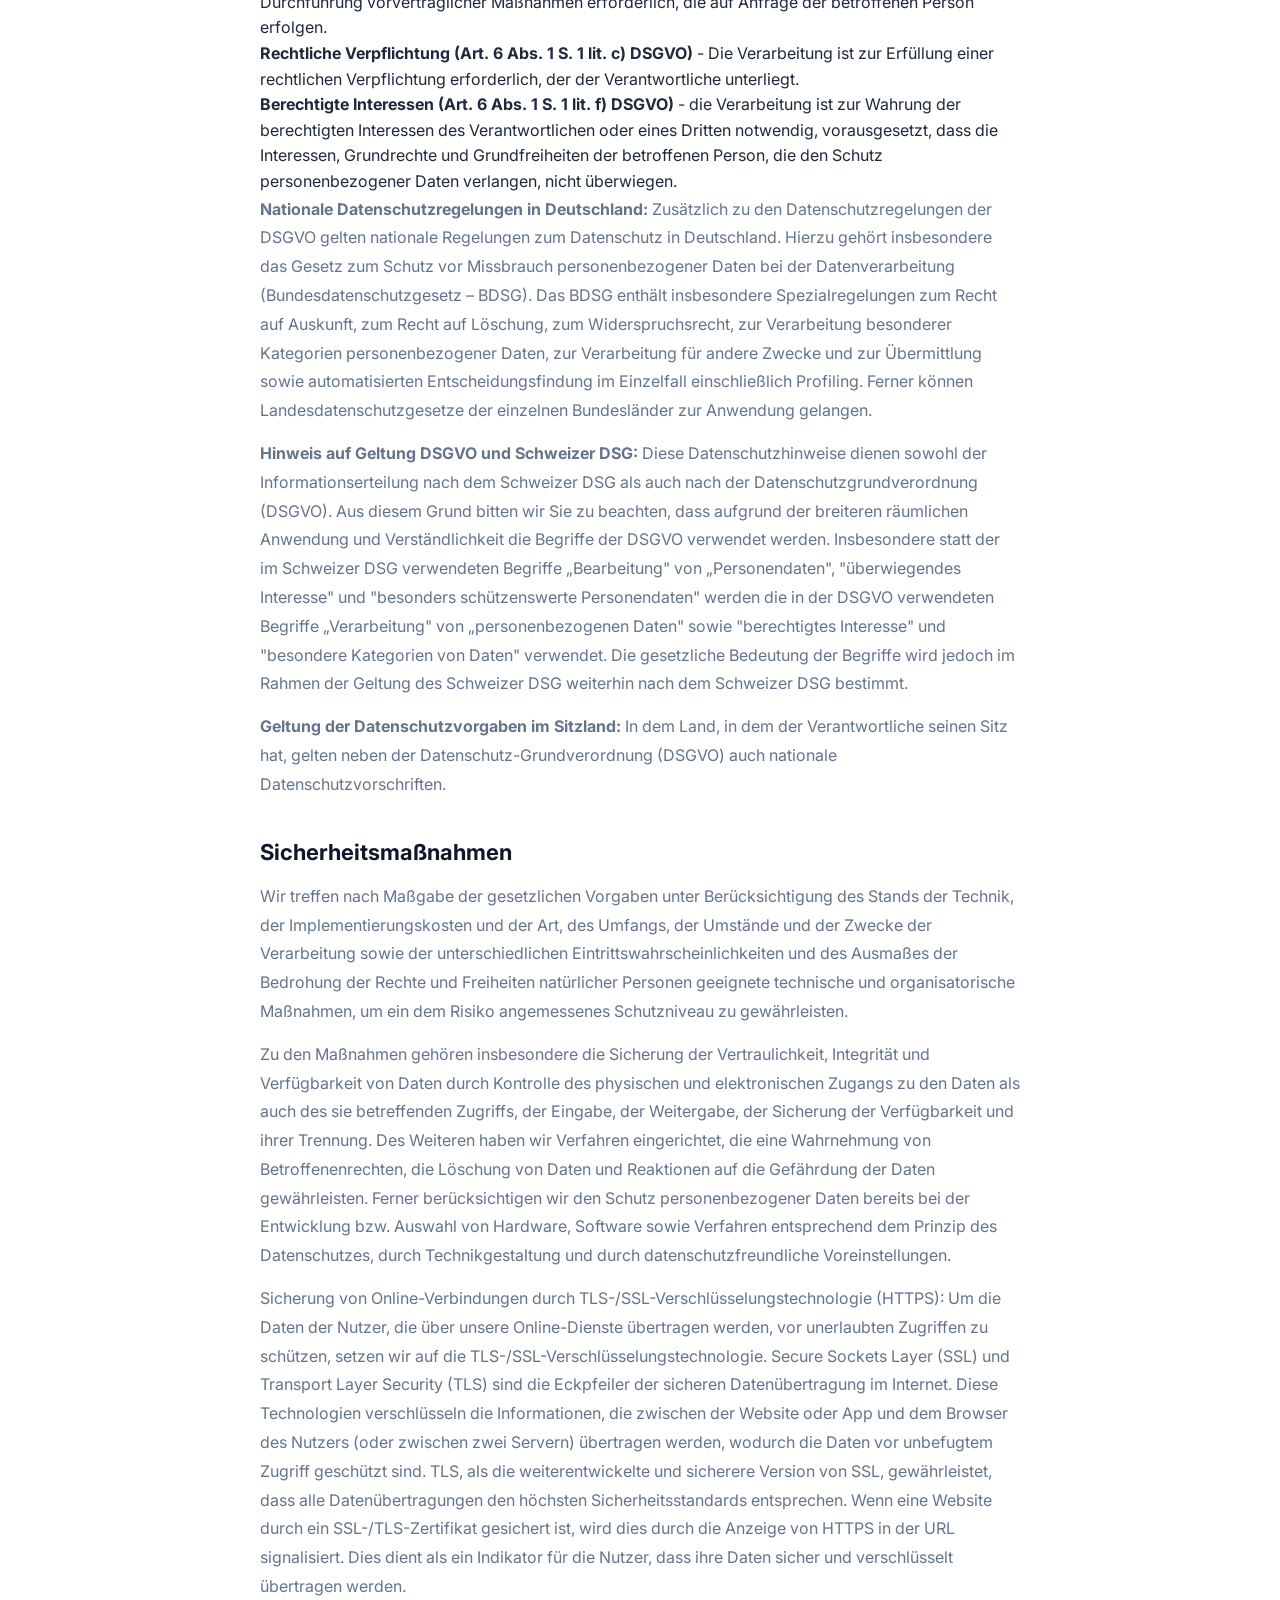
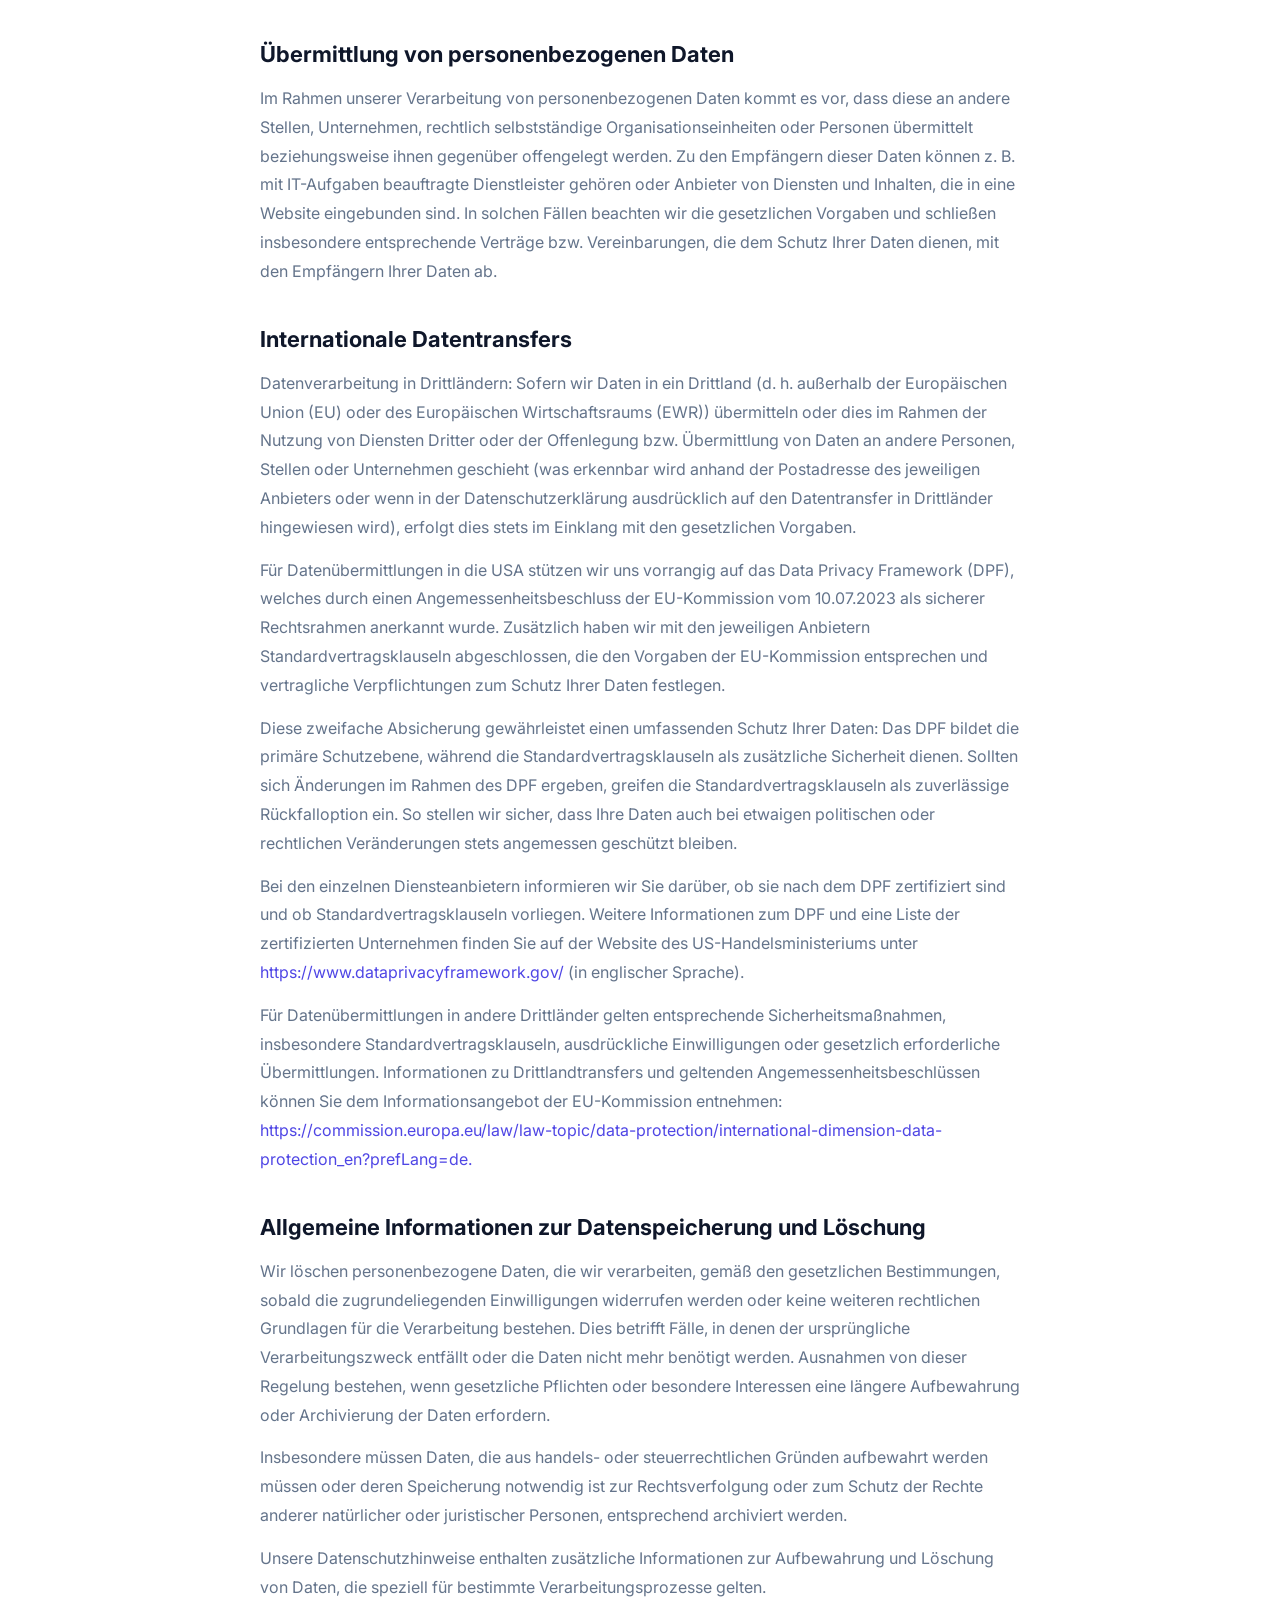
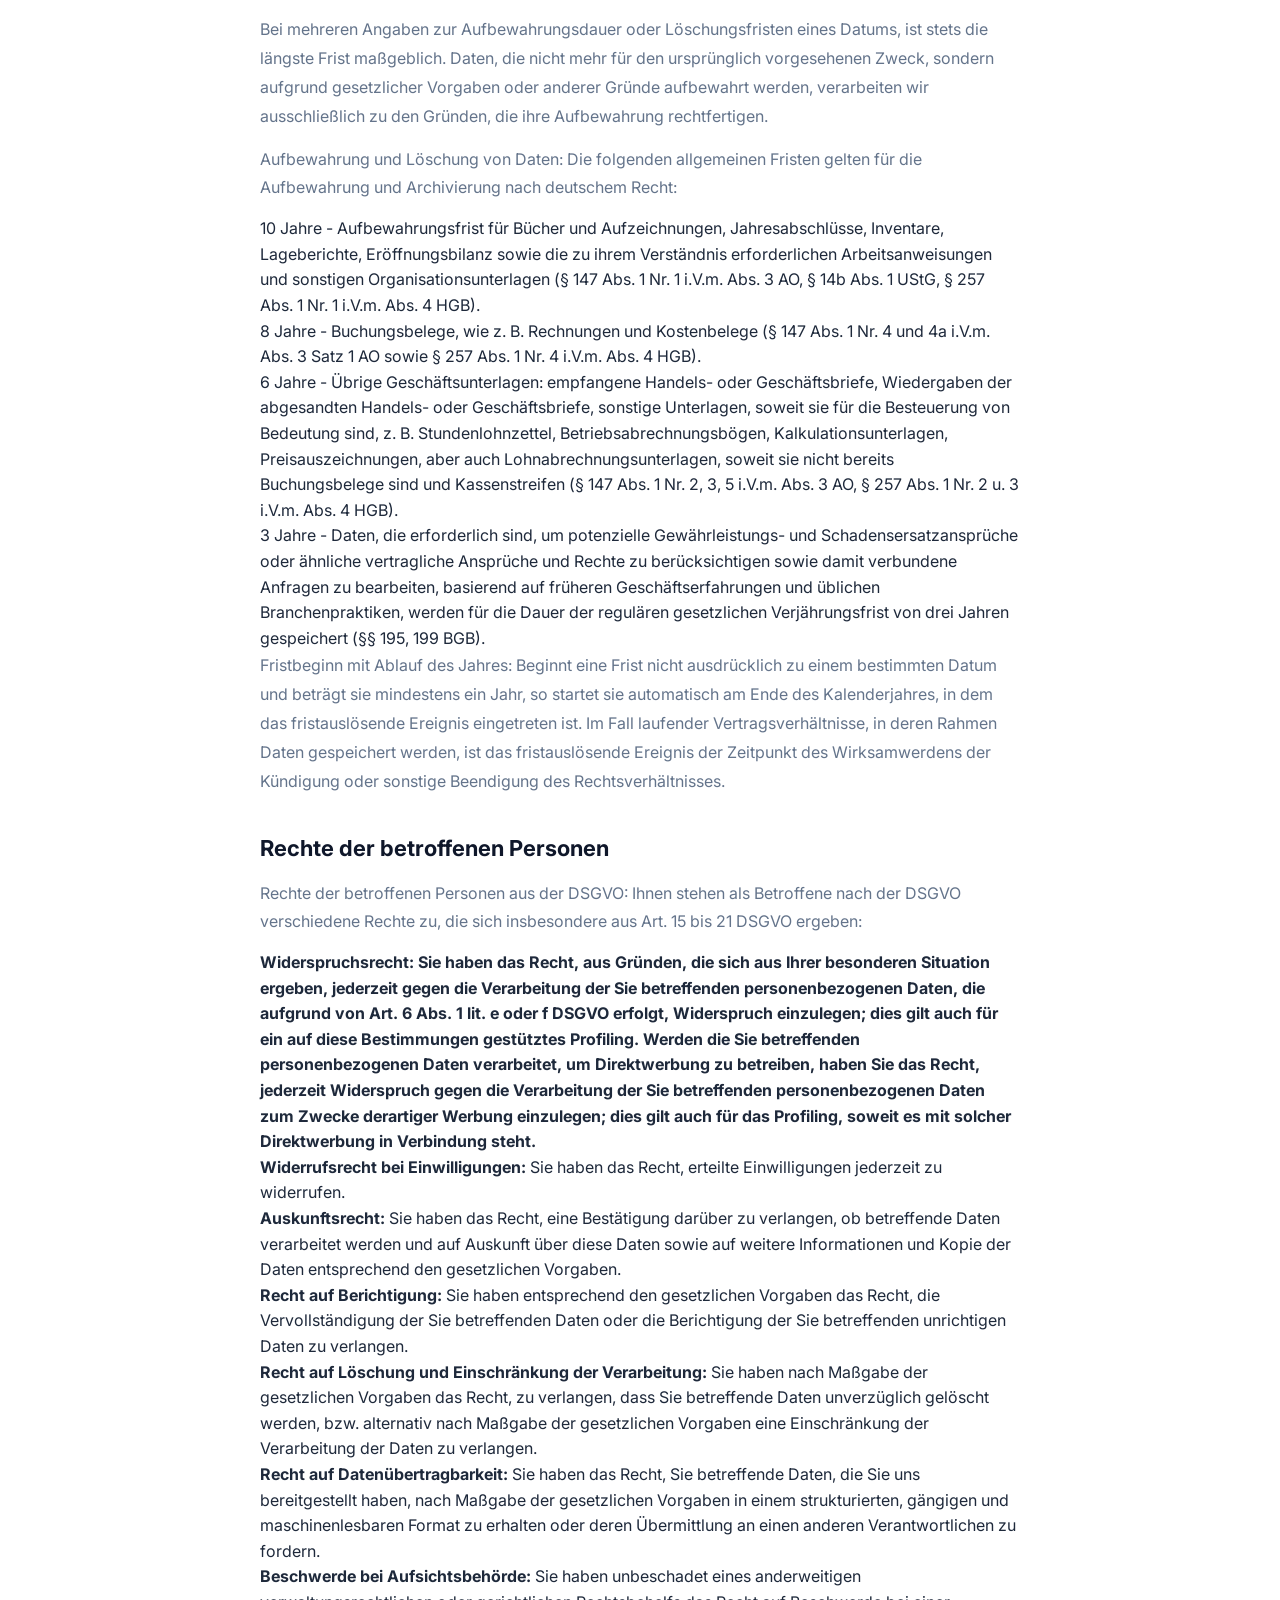
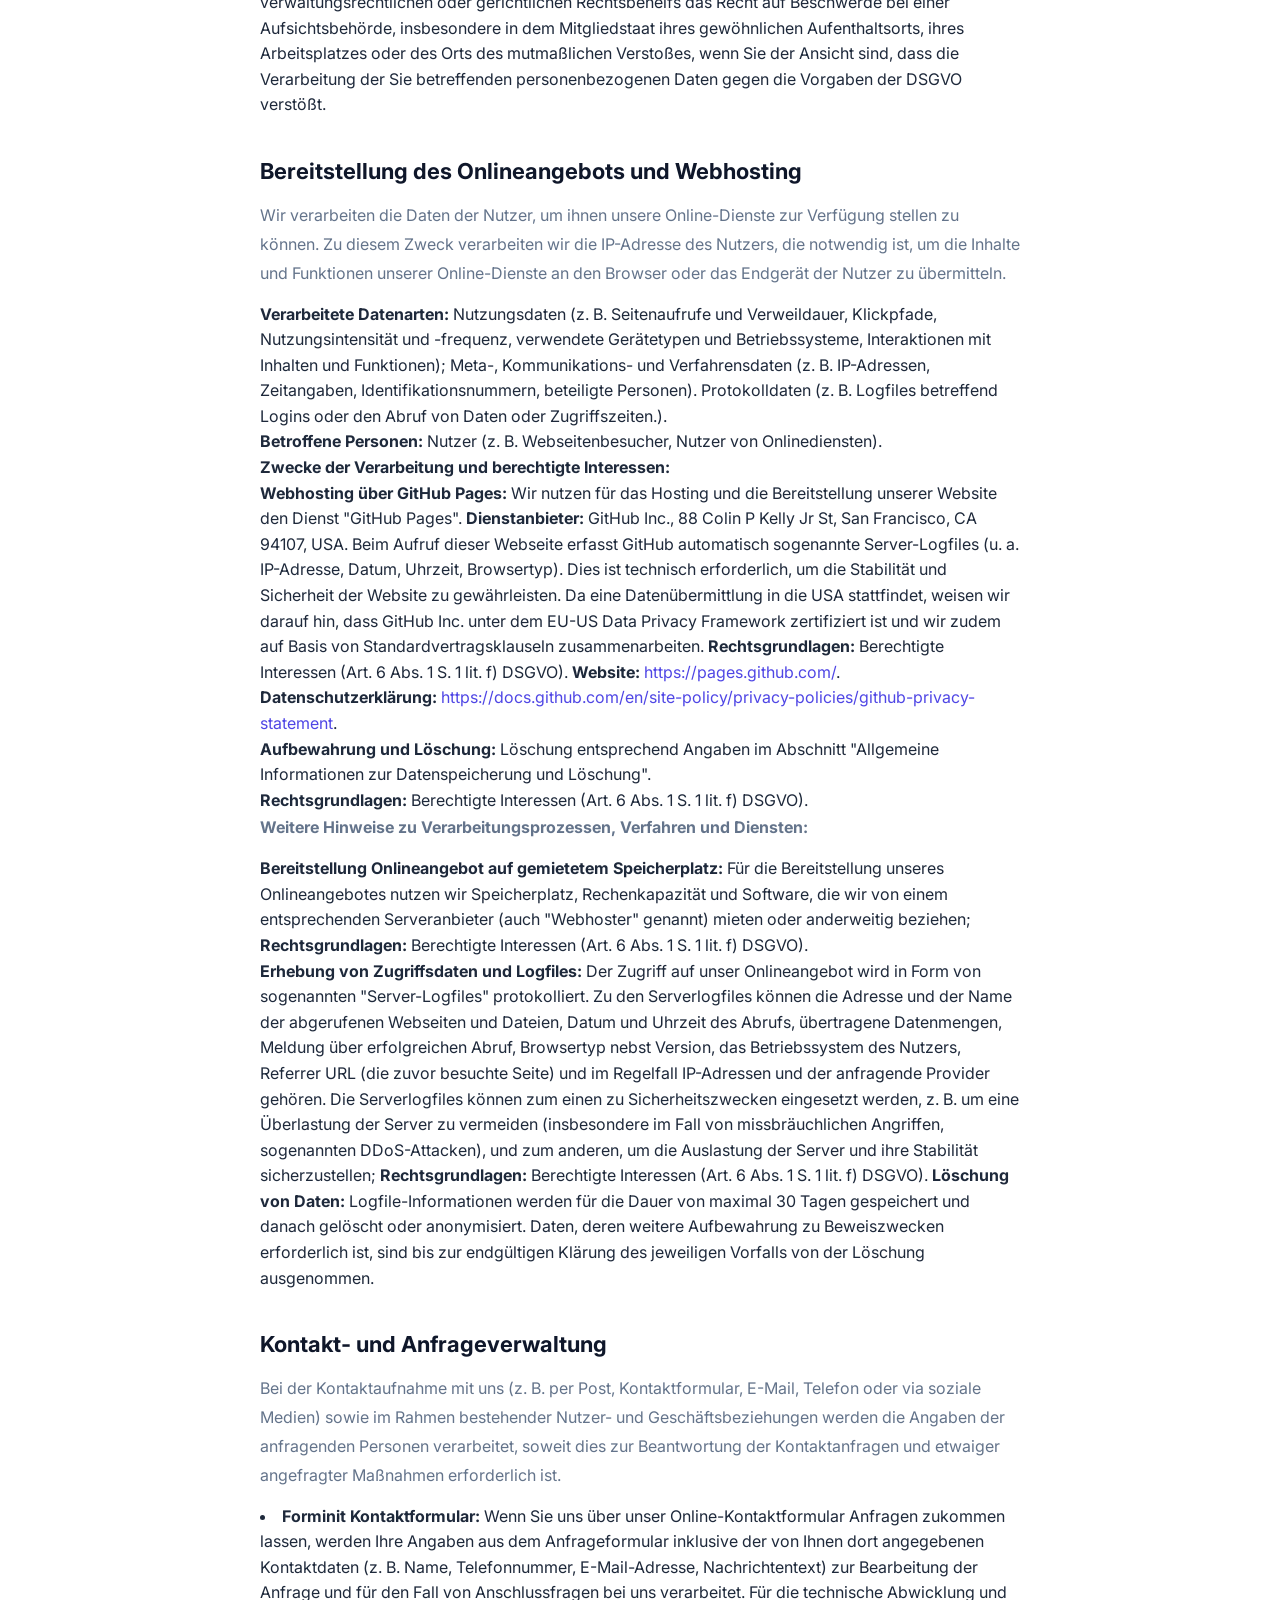
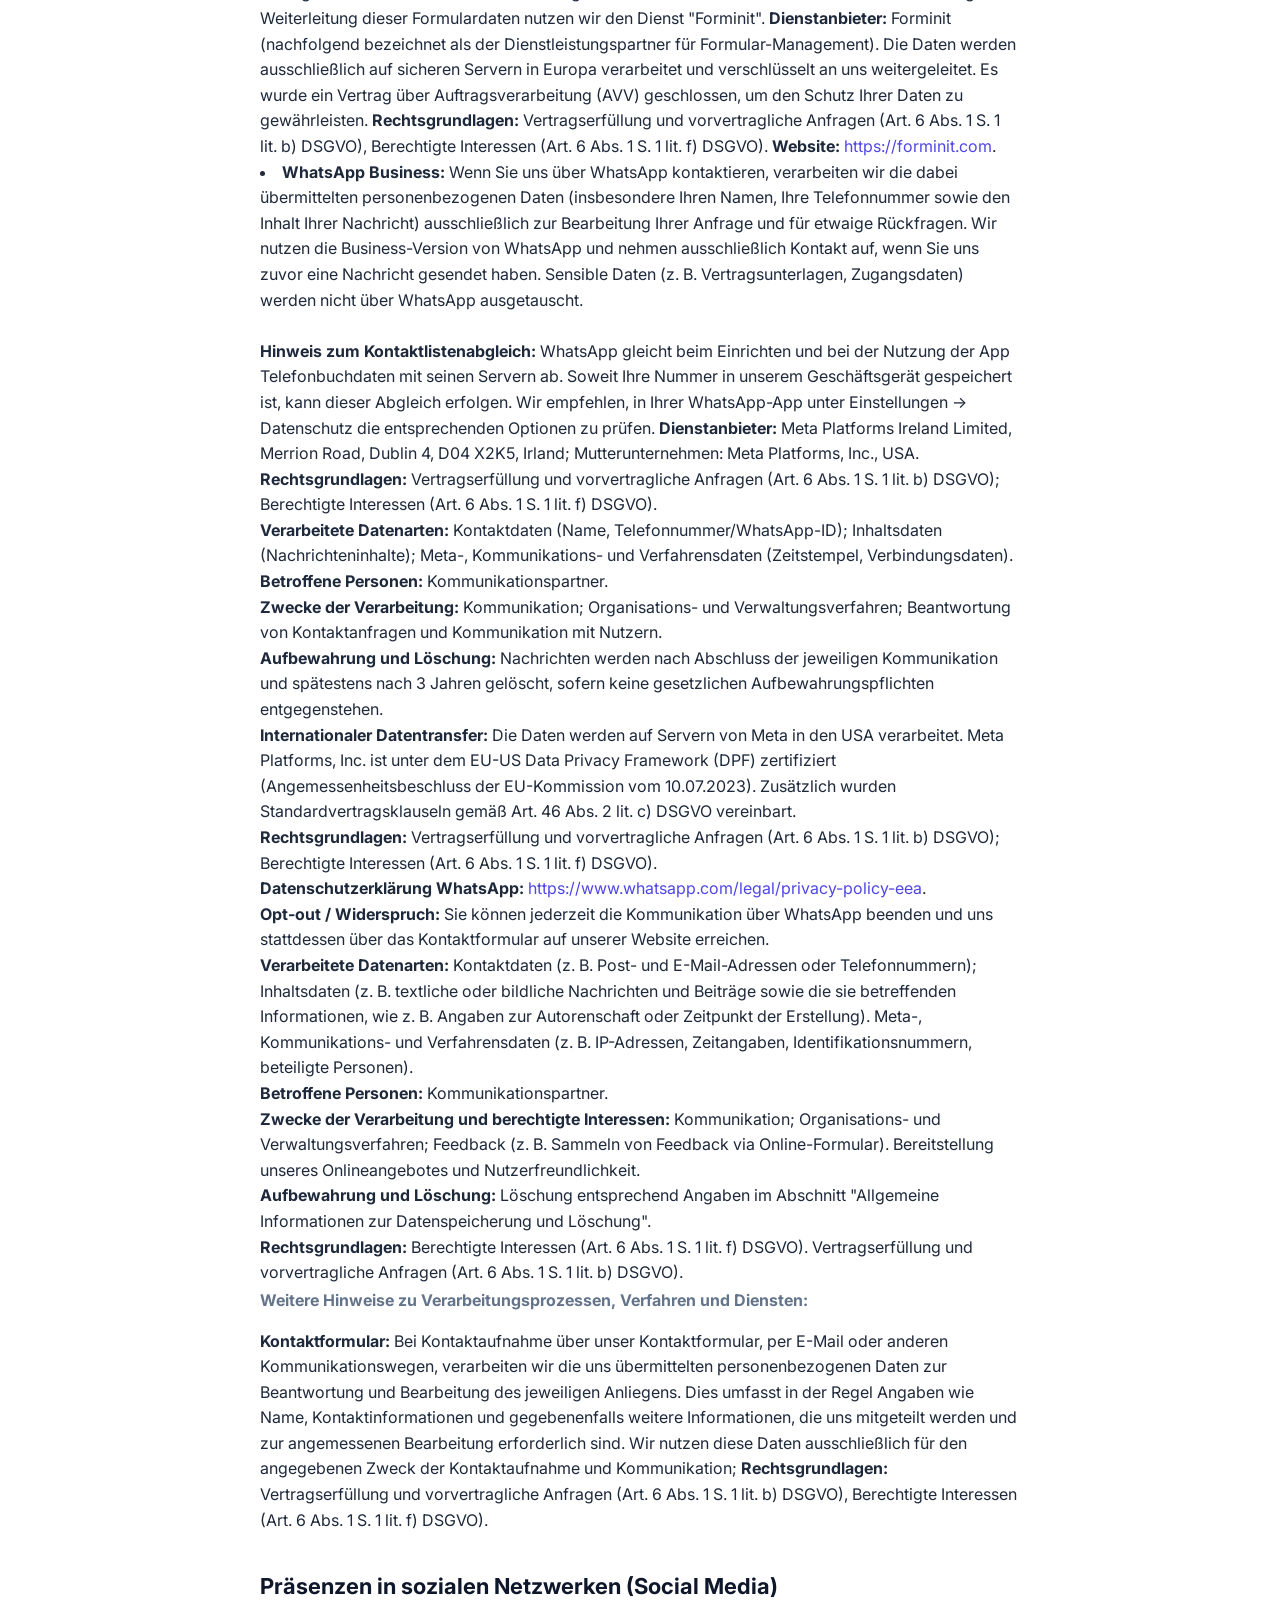
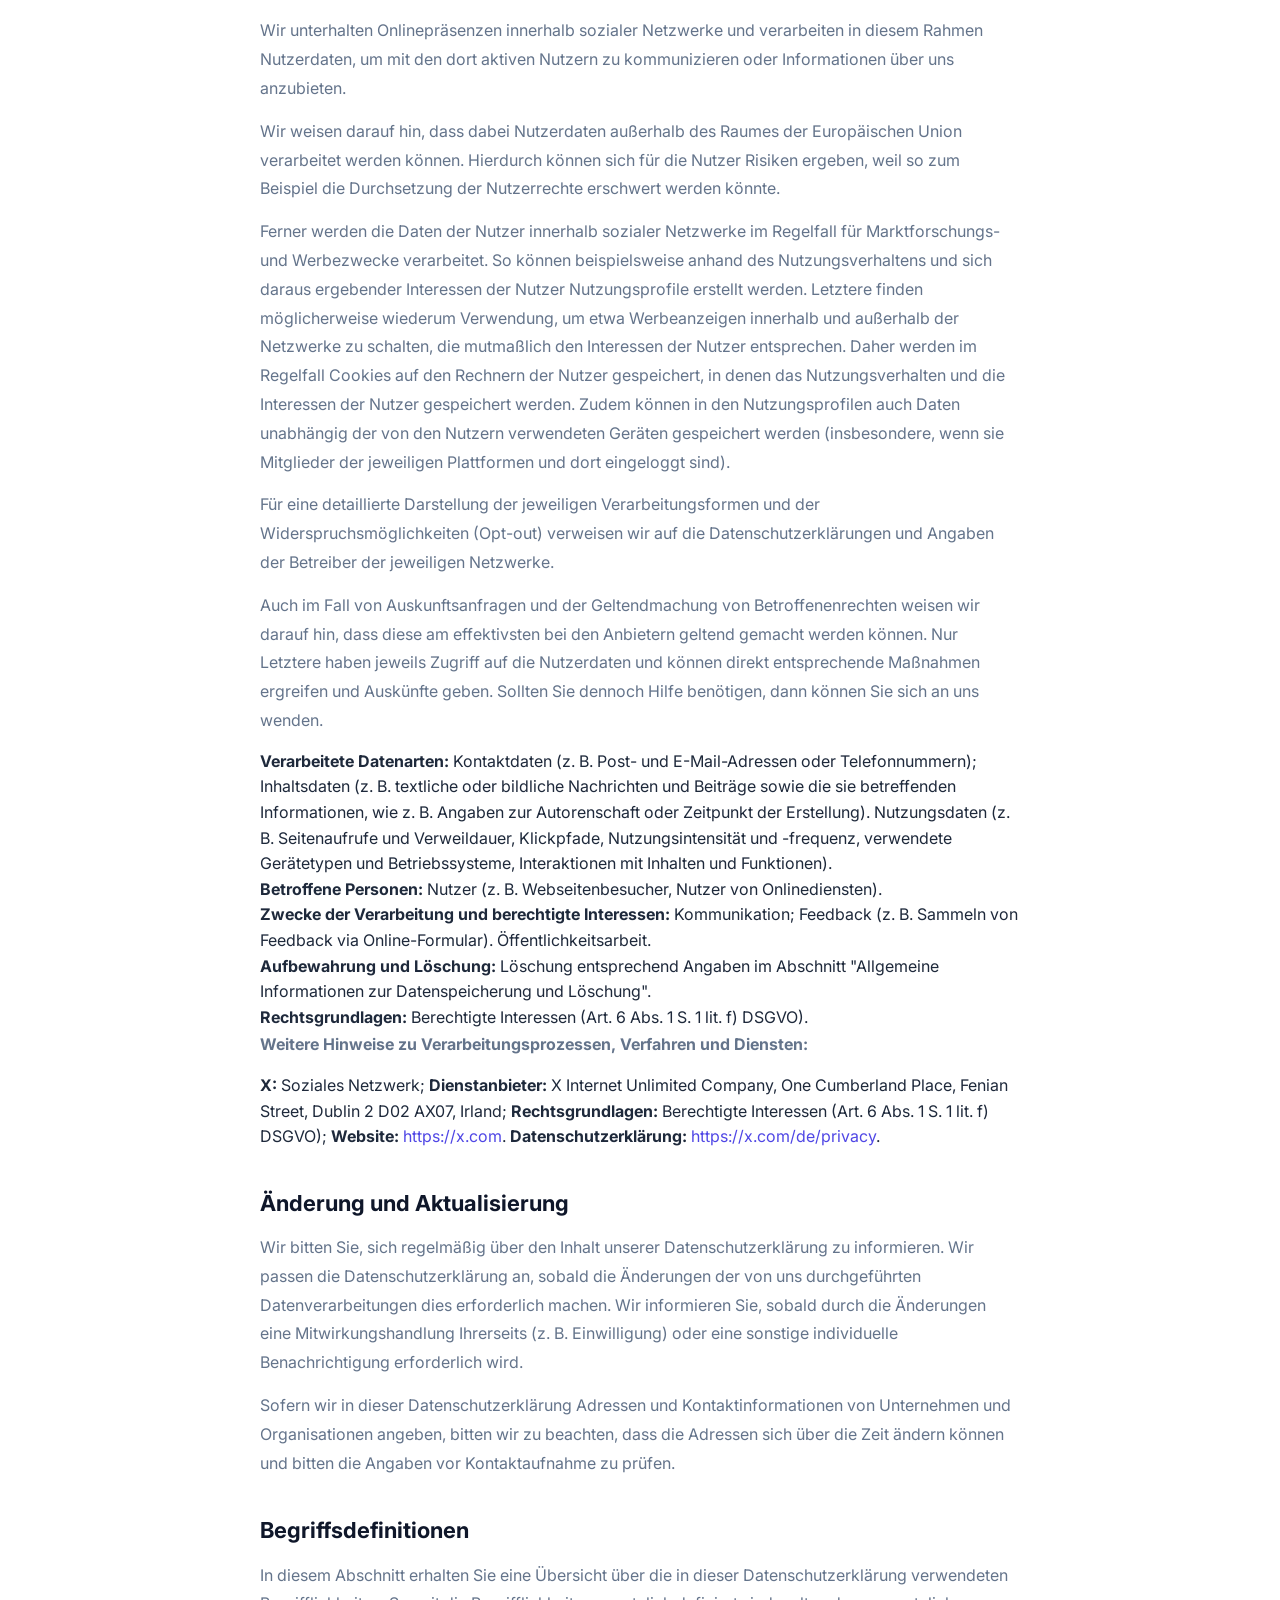
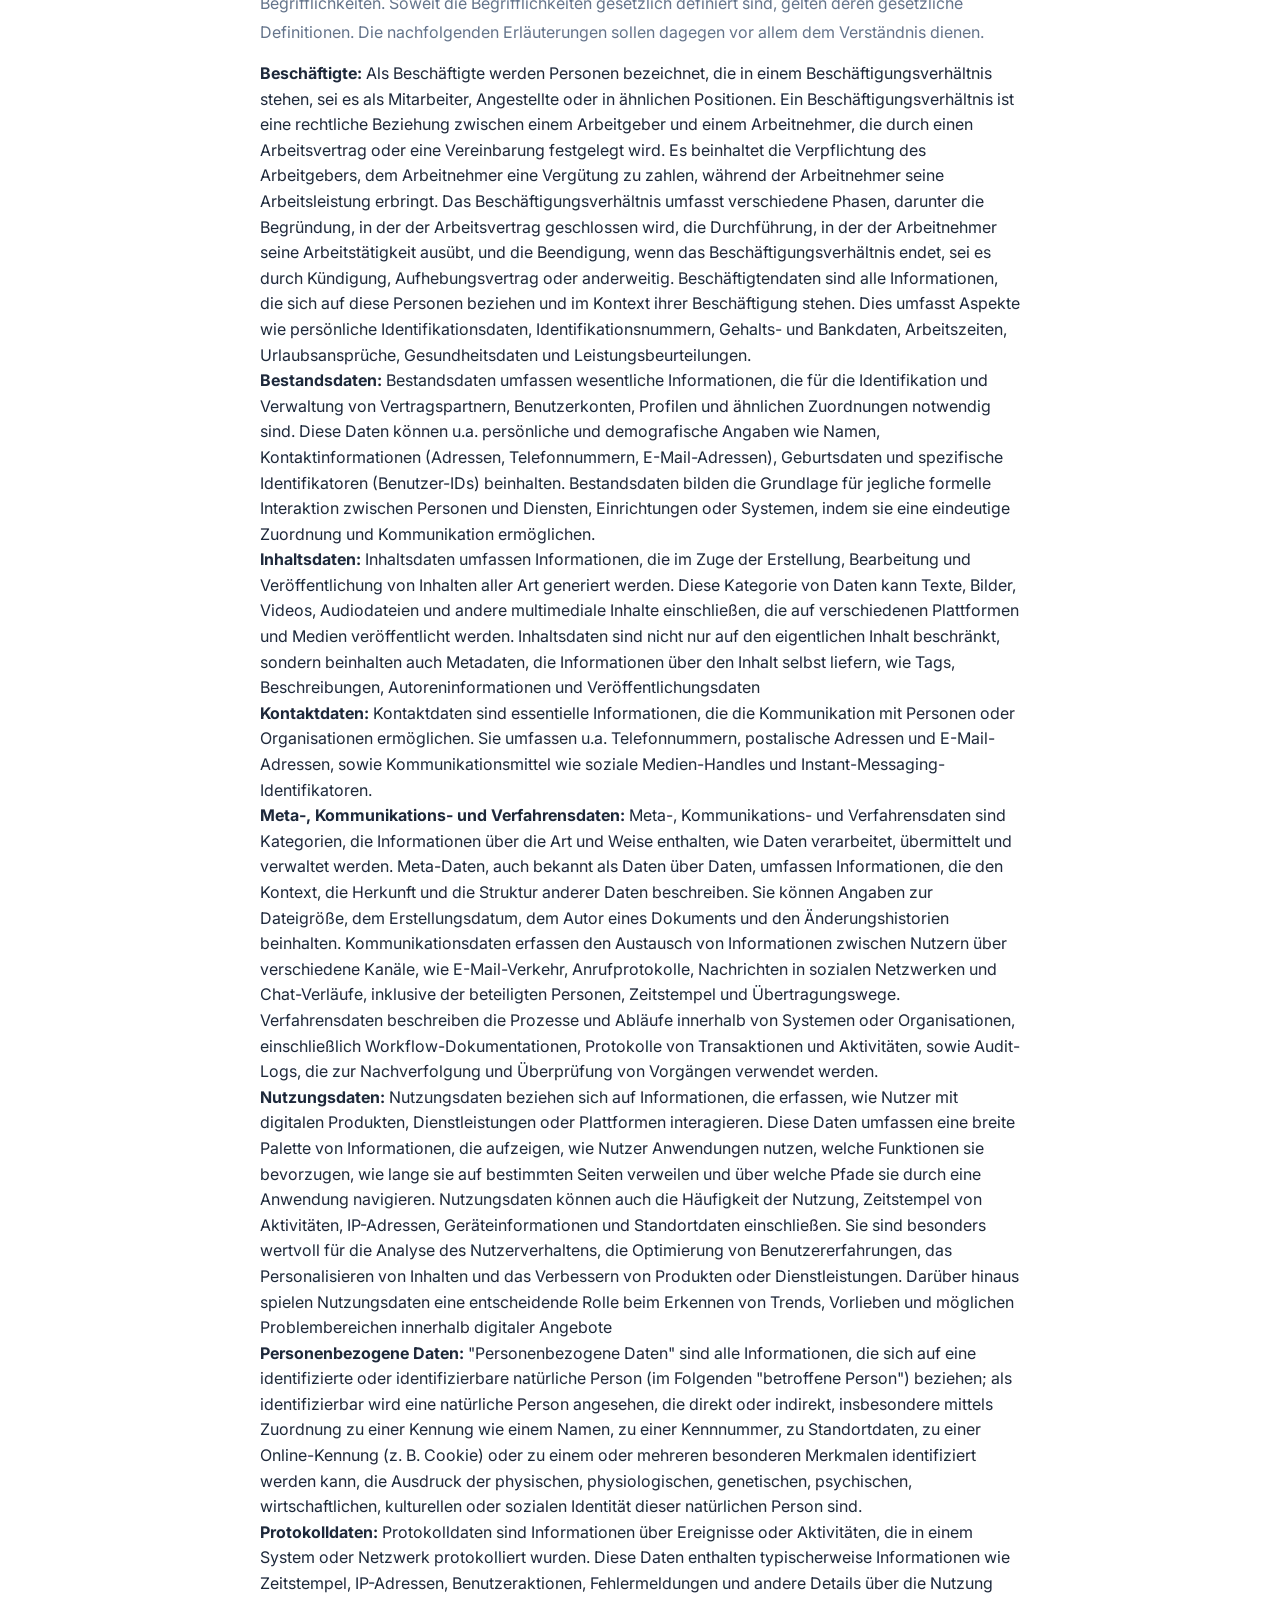
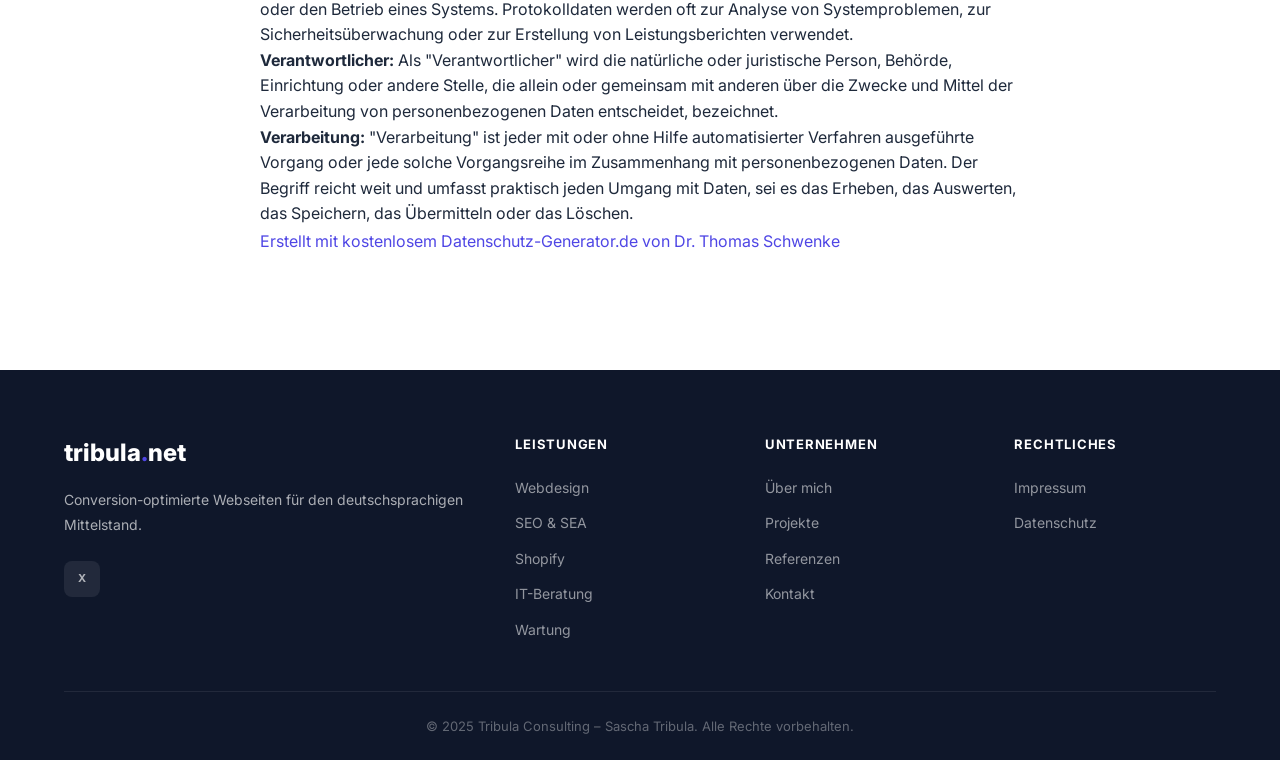
==== commit bdf8da3b: "Header Improvements, WhatsApp Business implemented in index and datenschutz, about me section overha" ====
--- a/datenschutz.html
+++ b/datenschutz.html
@@ -348,7 +348,8 @@
             <li>
                 <strong>Forminit Kontaktformular:</strong> Wenn Sie uns über unser Online-Kontaktformular Anfragen
                 zukommen lassen, werden Ihre Angaben aus dem Anfrageformular inklusive der von Ihnen dort angegebenen
-                Kontaktdaten (z. B. Name, Telefonnummer, E-Mail-Adresse, Nachrichtentext) zur Bearbeitung der Anfrage und für den Fall
+                Kontaktdaten (z. B. Name, Telefonnummer, E-Mail-Adresse, Nachrichtentext) zur Bearbeitung der Anfrage
+                und für den Fall
                 von Anschlussfragen bei uns verarbeitet.
                 Für die technische Abwicklung und Weiterleitung dieser Formulardaten nutzen wir den Dienst "Forminit".
                 <strong>Dienstanbieter:</strong> Forminit (nachfolgend bezeichnet als der Dienstleistungspartner für
@@ -358,6 +359,55 @@
                 <span class=""><strong>Rechtsgrundlagen:</strong> Vertragserfüllung und vorvertragliche Anfragen (Art. 6
                     Abs. 1 S. 1 lit. b) DSGVO), Berechtigte Interessen (Art. 6 Abs. 1 S. 1 lit. f) DSGVO).</span>
                 <strong>Website:</strong> <a href="https://forminit.com" target="_blank">https://forminit.com</a>.
+            </li>
+            <li>
+                <strong>WhatsApp Business: </strong>
+                Wenn Sie uns über WhatsApp kontaktieren, verarbeiten wir die dabei übermittelten
+                personenbezogenen Daten (insbesondere Ihren Namen, Ihre Telefonnummer sowie den
+                Inhalt Ihrer Nachricht) ausschließlich zur Bearbeitung Ihrer Anfrage und für
+                etwaige Rückfragen. Wir nutzen die Business-Version von WhatsApp und nehmen
+                ausschließlich Kontakt auf, wenn Sie uns zuvor eine Nachricht gesendet haben.
+                Sensible Daten (z. B. Vertragsunterlagen, Zugangsdaten) werden nicht über
+                WhatsApp ausgetauscht.
+                <br><br>
+                <strong>Hinweis zum Kontaktlistenabgleich:</strong> WhatsApp gleicht beim
+                Einrichten und bei der Nutzung der App Telefonbuchdaten mit seinen Servern ab.
+                Soweit Ihre Nummer in unserem Geschäftsgerät gespeichert ist, kann dieser
+                Abgleich erfolgen. Wir empfehlen, in Ihrer WhatsApp-App unter Einstellungen →
+                Datenschutz die entsprechenden Optionen zu prüfen.
+                <strong>Dienstanbieter:</strong> Meta Platforms Ireland Limited,
+                Merrion Road, Dublin 4, D04 X2K5, Irland;
+                Mutterunternehmen: Meta Platforms, Inc., USA.
+                <span class=""><strong>Rechtsgrundlagen:</strong>
+                    Vertragserfüllung und vorvertragliche Anfragen (Art. 6 Abs. 1 S. 1 lit. b) DSGVO);
+                    Berechtigte Interessen (Art. 6 Abs. 1 S. 1 lit. f) DSGVO).</span>
+                <ul class="m-elements">
+                    <li><strong>Verarbeitete Datenarten:</strong> Kontaktdaten (Name,
+                        Telefonnummer/WhatsApp-ID); Inhaltsdaten (Nachrichteninhalte);
+                        Meta-, Kommunikations- und Verfahrensdaten (Zeitstempel, Verbindungsdaten).</li>
+                    <li><strong>Betroffene Personen:</strong> Kommunikationspartner.</li>
+                    <li><strong>Zwecke der Verarbeitung:</strong> Kommunikation;
+                        Organisations- und Verwaltungsverfahren; Beantwortung von Kontaktanfragen
+                        und Kommunikation mit Nutzern.</li>
+                    <li><strong>Aufbewahrung und Löschung:</strong> Nachrichten werden nach
+                        Abschluss der jeweiligen Kommunikation und spätestens nach 3 Jahren gelöscht,
+                        sofern keine gesetzlichen Aufbewahrungspflichten entgegenstehen.</li>
+                    <li><strong>Internationaler Datentransfer:</strong> Die Daten werden auf
+                        Servern von Meta in den USA verarbeitet. Meta Platforms, Inc. ist unter dem
+                        EU-US Data Privacy Framework (DPF) zertifiziert (Angemessenheitsbeschluss
+                        der EU-Kommission vom 10.07.2023). Zusätzlich wurden Standardvertragsklauseln
+                        gemäß Art. 46 Abs. 2 lit. c) DSGVO vereinbart.</li>
+                    <li class=""><strong>Rechtsgrundlagen:</strong> Vertragserfüllung und
+                        vorvertragliche Anfragen (Art. 6 Abs. 1 S. 1 lit. b) DSGVO);
+                        Berechtigte Interessen (Art. 6 Abs. 1 S. 1 lit. f) DSGVO).</li>
+                    <li><strong>Datenschutzerklärung WhatsApp:</strong>
+                        <a href="https://www.whatsapp.com/legal/privacy-policy-eea"
+                            target="_blank">https://www.whatsapp.com/legal/privacy-policy-eea</a>.
+                    </li>
+                    <li><strong>Opt-out / Widerspruch:</strong> Sie können jederzeit die
+                        Kommunikation über WhatsApp beenden und uns stattdessen über das
+                        Kontaktformular auf unserer Website erreichen.</li>
+                </ul>
             </li>
             <ul class="m-elements">
                 <li><strong>Verarbeitete Datenarten:</strong> Kontaktdaten (z. B. Post- und E-Mail-Adressen oder
--- a/css/style.css
+++ b/css/style.css
@@ -64,7 +64,7 @@
 .btn-outline:hover { background: rgba(255,255,255,.1); border-color: var(--white); }
 .btn-full { width: 100%; }
 
-.section-header { text-align: center; margin-bottom: 60px; }
+.section-header { margin-bottom: 60px; display: flex; flex-direction: column; align-items: center; text-align: center; }
 .section-label {
     display: inline-block; font-size: 13px; font-weight: 600; color: var(--primary);
     text-transform: uppercase; letter-spacing: .1em; margin-bottom: 12px;
@@ -88,7 +88,7 @@
     backdrop-filter: blur(12px);
     box-shadow: var(--shadow);
 }
-
+.header-badge-img { width:150px; height:auto; margin-bottom: 1rem;}
 .nav {
     display: flex; align-items: center; justify-content: space-between; height: 72px;
 }
@@ -222,6 +222,83 @@
 .problem-icon { font-size: 38px; margin-bottom: 16px; }
 .problem-card h3 { font-size: 20px; font-weight: 700; color: var(--dark); margin-bottom: 10px; }
 .problem-card p { color: var(--text-muted); line-height: 1.75; }
+
+/* ===== BENTO GRID ===== */
+.bento-grid {
+    display: grid;
+    grid-template-columns: 2fr 1fr;
+    gap: 16px;
+}
+.bento-card {
+    border-radius: var(--radius-lg);
+    padding: 40px;
+    position: relative;
+    overflow: hidden;
+    transition: border-color var(--tr), box-shadow var(--tr), transform var(--tr);
+}
+.bento-card--light {
+    background: var(--white);
+    border: 1px solid var(--border);
+}
+.bento-card--light:hover {
+    border-color: rgba(79,70,229,.28);
+    box-shadow: 0 0 0 1px rgba(79,70,229,.07), 0 8px 24px rgba(79,70,229,.09);
+    transform: translateY(-2px);
+}
+.bento-card--dark {
+    background: var(--dark);
+    border: 1px solid rgba(255,255,255,.07);
+}
+.bento-card--dark:hover {
+    border-color: rgba(129,140,248,.35);
+    box-shadow: 0 0 48px rgba(79,70,229,.2);
+    transform: translateY(-2px);
+}
+.bento-card--full { grid-column: 1 / -1; }
+.bento-card h3 {
+    font-size: 20px; font-weight: 700; margin-bottom: 10px; line-height: 1.3;
+    color: var(--dark);
+}
+.bento-card--dark h3 { color: var(--white); }
+.bento-card p { font-size: 14px; color: var(--text-muted); line-height: 1.7; }
+.bento-card--dark p { color: rgba(255,255,255,.55); }
+
+/* Layout helpers */
+.bento-split {
+    display: flex; align-items: center; gap: 36px;
+    min-height: 220px;
+}
+.bento-split .bento-text { flex: 1; }
+.bento-split .bento-visual { flex-shrink: 0; }
+
+.bento-stacked {
+    display: flex; flex-direction: column;
+    min-height: 240px;
+}
+.bento-stacked .bento-visual {
+    flex: 1; margin-bottom: 20px;
+    display: flex; align-items: flex-end;
+}
+.bento-landscape {
+    display: flex; align-items: center; gap: 48px;
+}
+.bento-landscape .bento-text { min-width: 240px; flex-shrink: 0; }
+.bento-landscape .bento-visual { flex: 1; overflow: hidden; }
+.bento-landscape .bento-visual svg { width: 100%; max-width: 320px; }
+
+.bento-grid--3col { grid-template-columns: repeat(3, 1fr); }
+.bento-card--span2 { grid-column: span 2; }
+
+@media (max-width: 900px) {
+    .bento-grid { grid-template-columns: 1fr; }
+    .bento-grid--3col { grid-template-columns: 1fr; }
+    .bento-card--full,
+    .bento-card--span2 { grid-column: 1; }
+    .bento-split { flex-direction: column; gap: 24px; min-height: auto; }
+    .bento-stacked { min-height: auto; }
+    .bento-landscape { flex-direction: column; gap: 24px; }
+    .bento-landscape .bento-visual svg { max-width: 100%; }
+}
 
 /* ===== SERVICES ===== */
 .services { padding: 100px 0; background: var(--white); }
@@ -333,10 +410,11 @@
     background: var(--primary); color: var(--white);
     display: flex; align-items: center; justify-content: center;
     font-size: 12px; font-weight: 700; flex-shrink: 0; letter-spacing: .5px;
+    overflow:hidden
 }
 .testimonial-author strong { display: block; font-size: 14px; font-weight: 700; color: var(--dark); }
 .testimonial-author span { font-size: 13px; color: var(--text-muted); }
-
+.testimonial-badge { width:150px; height:auto; margin-bottom: 12px}
 /* ===== PROJECTS ===== */
 .projects { padding: 100px 0; background: var(--white); }
 .projects-grid {
@@ -540,6 +618,85 @@
     .next-section-btn { display: flex; }
 }
 
+/* ===== PRICING ===== */
+.pricing { padding: 100px 0; background: var(--light); }
+.pricing-toggle {
+    display: flex; justify-content: center; gap: 6px;
+    margin-bottom: 48px;
+    background: var(--border); border-radius: 12px;
+    padding: 6px; width: fit-content; margin-left: auto; margin-right: auto;
+}
+.pricing-tab {
+    padding: 12px 28px; border-radius: 8px; border: none;
+    font-family: var(--font); font-size: 15px; font-weight: 600;
+    cursor: pointer; transition: all var(--tr);
+    background: transparent; color: var(--text-muted);
+}
+.pricing-tab.active {
+    background: var(--white); color: var(--primary);
+    box-shadow: var(--shadow);
+}
+.pricing-tab:hover:not(.active) { color: var(--dark); }
+.pricing-panel { display: none; }
+.pricing-panel.active { display: block; }
+.pricing-grid {
+    display: grid; grid-template-columns: repeat(3, 1fr);
+    gap: 24px; align-items: start;
+}
+.pricing-card {
+    border-radius: var(--radius-lg); border: 1px solid var(--border);
+    padding: 36px; position: relative; background: var(--white);
+    transition: all var(--tr);
+}
+.pricing-card:hover { transform: translateY(-4px); box-shadow: var(--shadow-lg); }
+.pricing-card--featured {
+    border-color: var(--primary);
+    box-shadow: 0 0 0 2px var(--primary), var(--shadow-lg);
+    background: var(--white);
+}
+.pricing-badge {
+    position: absolute; top: -14px; left: 50%; transform: translateX(-50%);
+    background: var(--primary); color: var(--white);
+    padding: 5px 18px; border-radius: 100px;
+    font-size: 12px; font-weight: 700; text-transform: uppercase; letter-spacing: .06em;
+    white-space: nowrap;
+}
+.pricing-header { margin-bottom: 28px; }
+.pricing-header h3 { font-size: 22px; font-weight: 800; color: var(--dark); margin-bottom: 8px; }
+.pricing-price { font-size: 34px; font-weight: 900; color: var(--primary); margin-bottom: 8px; line-height: 1.1; }
+.pricing-ideal { font-size: 13px; color: var(--text-muted); }
+.pricing-features { list-style: none; padding: 0; margin: 0; display: flex; flex-direction: column; gap: 10px; }
+.pricing-features li {
+    font-size: 14px; color: var(--text-muted); padding-left: 22px; position: relative; line-height: 1.5;
+}
+.pricing-features li::before {
+    content: '✓'; position: absolute; left: 0; color: var(--primary); font-weight: 700; font-size: 13px;
+}
+.pricing-managed-note {
+    text-align: center; font-size: 15px; color: var(--text-muted); margin: 48px auto 0;
+    max-width: 560px; line-height: 1.7;
+    padding: 20px 24px; background: var(--white); border-radius: var(--radius);
+    border: 1px solid var(--border);
+}
+.pricing-cta {
+    display: flex; flex-direction: column; align-items: center; gap: 16px;
+    margin-top: 48px;
+}
+.pricing-cta-link {
+    font-size: 15px; font-weight: 600; color: var(--primary);
+    text-decoration: underline; text-underline-offset: 3px; transition: color var(--tr);
+}
+.pricing-cta-link:hover { color: var(--primary-dark); }
+.pricing-cta-note {
+    font-size: 13px; color: var(--text-muted); text-align: center; max-width: 500px; line-height: 1.6;
+}
+
+@media (max-width: 960px) {
+    .pricing-grid { grid-template-columns: 1fr; max-width: 480px; margin: 0 auto; }
+    .pricing-toggle { width: 100%; }
+    .pricing-tab { flex: 1; text-align: center; font-size: 14px; padding: 11px 16px; }
+}
+
 /* ===== LEGAL PAGES ===== */
 .legal-page { padding: 140px 0 100px; max-width: 760px; margin: 0 auto; }
 .legal-page h1 { font-size: 40px; font-weight: 800; color: var(--dark); margin-bottom: 40px; }
@@ -564,7 +721,7 @@
         transition: all var(--tr);
     }
     .nav-menu.open { transform: translateY(0); opacity: 1; pointer-events: all; }
-    .nav-link { color: var(--text-muted) !important; padding: 12px 16px; }
+    .nav-link { color: var(--text-muted); padding: 12px 16px; }
     .nav-link:hover { background: var(--light) !important; color: var(--dark) !important; }
     .nav-cta { text-align: center; margin-top: 8px; }
     .about-grid { grid-template-columns: 1fr; gap: 40px; }
@@ -580,3 +737,140 @@
     .footer-grid { grid-template-columns: 1fr; }
     .process-steps { grid-template-columns: 1fr; gap: 32px; }
 }
+
+/* ===== BENTO CARD ANIMATIONS ===== */
+@media (prefers-reduced-motion: no-preference) {
+
+    /* Bar chart – "Webseiten die verkaufen" */
+    .bar {
+        transform-box: fill-box;
+        transform-origin: center bottom;
+        transform: scaleY(0.3);
+        transition: transform 0.5s cubic-bezier(0.34, 1.56, 0.64, 1);
+    }
+    .bento-card:hover .bar,
+    .bento-card.svg-animated .bar   { transform: scaleY(1); }
+    .bento-card:hover .bar-2,
+    .bento-card.svg-animated .bar-2 { transition-delay: 60ms; }
+    .bento-card:hover .bar-3,
+    .bento-card.svg-animated .bar-3 { transition-delay: 120ms; }
+    .bento-card:hover .bar-4,
+    .bento-card.svg-animated .bar-4 { transition-delay: 180ms; }
+    .bento-card:hover .bar-5,
+    .bento-card.svg-animated .bar-5 { transition-delay: 240ms; }
+
+    .trend-line {
+        stroke-dasharray: 200;
+        stroke-dashoffset: 200;
+        transition: stroke-dashoffset 0.7s ease 0.25s;
+    }
+    .bento-card:hover .trend-line,
+    .bento-card.svg-animated .trend-line { stroke-dashoffset: 0; }
+
+    /* Shield + lock – "Sicherheit als Standard" */
+    @keyframes shield-glow-pulse {
+        0%, 100% { opacity: 0.45; }
+        50%       { opacity: 0.85; }
+    }
+    .bento-card:hover .shield-glow,
+    .bento-card.svg-animated .shield-glow {
+        animation: shield-glow-pulse 1.8s ease-in-out infinite;
+    }
+    .lock-shackle-anim {
+        transform-box: fill-box;
+        transition: transform 0.25s ease;
+    }
+    .bento-card:hover .lock-shackle-anim,
+    .bento-card.svg-animated .lock-shackle-anim { transform: translateY(-3px); }
+
+    /* Checklist – "Kein Technik-Stress mehr" */
+    .check-pending-bg  { transition: fill 0.3s ease, stroke 0.3s ease; }
+    .check-pending-dot { transition: opacity 0.2s ease; }
+    .check-pending-mark {
+        stroke-dasharray: 26;
+        stroke-dashoffset: 26;
+        transition: stroke-dashoffset 0.3s ease 0.18s;
+    }
+    .bento-card:hover .check-pending-bg,
+    .bento-card.svg-animated .check-pending-bg  { fill: #dcfce7; stroke: #16a34a; }
+    .bento-card:hover .check-pending-dot,
+    .bento-card.svg-animated .check-pending-dot { opacity: 0; }
+    .bento-card:hover .check-pending-mark,
+    .bento-card.svg-animated .check-pending-mark { stroke-dashoffset: 0; }
+
+    /* Browser mockup – "Unternehmenswebseite" */
+    .browser-card {
+        transition: opacity 0.3s ease, transform 0.3s ease;
+        opacity: 0.5;
+        transform-box: fill-box;
+        transform: translateY(4px);
+    }
+    .bento-card:hover .browser-card,
+    .bento-card.svg-animated .browser-card        { opacity: 1; transform: translateY(0); }
+    .bento-card:hover .browser-card--2,
+    .bento-card.svg-animated .browser-card--2     { transition-delay: 70ms; }
+    .bento-card:hover .browser-card--3,
+    .bento-card.svg-animated .browser-card--3     { transition-delay: 140ms; }
+    .browser-cta { transition: fill 0.3s ease; }
+    .bento-card:hover .browser-cta,
+    .bento-card.svg-animated .browser-cta { fill: #818cf8; }
+
+    /* Shopify cart – "Shopify & Online-Shop" */
+    .shop-cta {
+        transform-box: fill-box;
+        transform-origin: center;
+        transition: fill 0.3s ease, transform 0.35s cubic-bezier(0.34, 1.56, 0.64, 1);
+    }
+    .bento-card:hover .shop-cta,
+    .bento-card.svg-animated .shop-cta { fill: #6366f1; transform: scaleX(1.07); }
+
+    /* Security shield – "IT-Sicherheit & DSGVO" */
+    .security-check {
+        stroke-dasharray: 28;
+        stroke-dashoffset: 28;
+        transition: stroke-dashoffset 0.45s ease 0.1s;
+    }
+    .bento-card:hover .security-check,
+    .bento-card.svg-animated .security-check { stroke-dashoffset: 0; }
+    .security-badge {
+        transform-box: fill-box;
+        transform-origin: left center;
+        transform: scaleX(0);
+        transition: transform 0.3s cubic-bezier(0.34, 1.56, 0.64, 1);
+    }
+    .bento-card:hover .security-badge,
+    .bento-card.svg-animated .security-badge       { transform: scaleX(1); }
+    .bento-card:hover .security-badge--2,
+    .bento-card.svg-animated .security-badge--2    { transition-delay: 60ms; }
+    .bento-card:hover .security-badge--3,
+    .bento-card.svg-animated .security-badge--3    { transition-delay: 120ms; }
+    .bento-card:hover .security-badge--4,
+    .bento-card.svg-animated .security-badge--4    { transition-delay: 180ms; }
+
+    /* Uptime monitor – "Wartung & persönlicher Support" */
+    .uptime-line {
+        stroke-dasharray: 190;
+        stroke-dashoffset: 190;
+        transition: stroke-dashoffset 1s ease;
+    }
+    .bento-card:hover .uptime-line,
+    .bento-card.svg-animated .uptime-line { stroke-dashoffset: 0; }
+    .uptime-fill {
+        opacity: 0;
+        transition: opacity 0.5s ease 0.85s;
+    }
+    .bento-card:hover .uptime-fill,
+    .bento-card.svg-animated .uptime-fill { opacity: 1; }
+    @keyframes uptime-dot-pulse {
+        0%, 100% { transform: scale(1);   opacity: 1; }
+        50%       { transform: scale(1.9); opacity: 0.45; }
+    }
+    .uptime-dot {
+        transform-box: fill-box;
+        transform-origin: center;
+    }
+    .bento-card:hover .uptime-dot,
+    .bento-card.svg-animated .uptime-dot {
+        animation: uptime-dot-pulse 1.4s ease-in-out infinite;
+    }
+}
